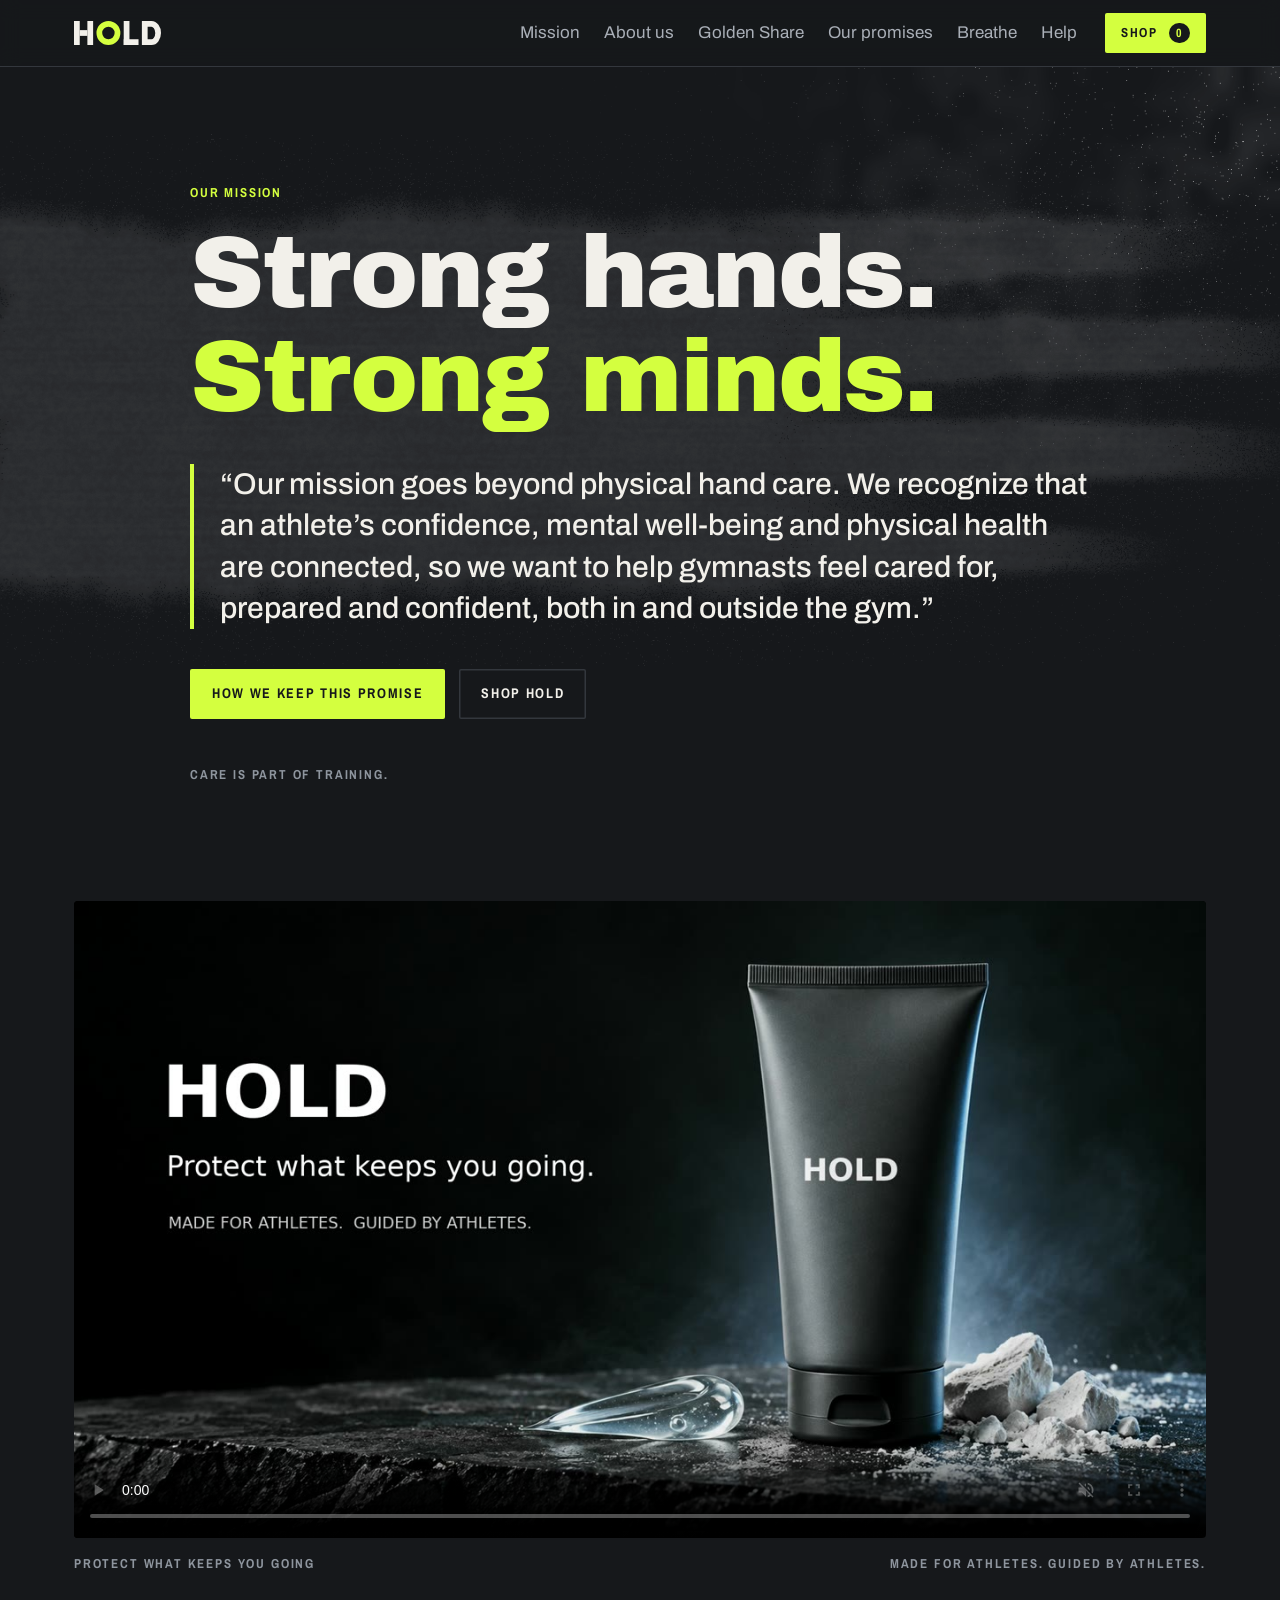
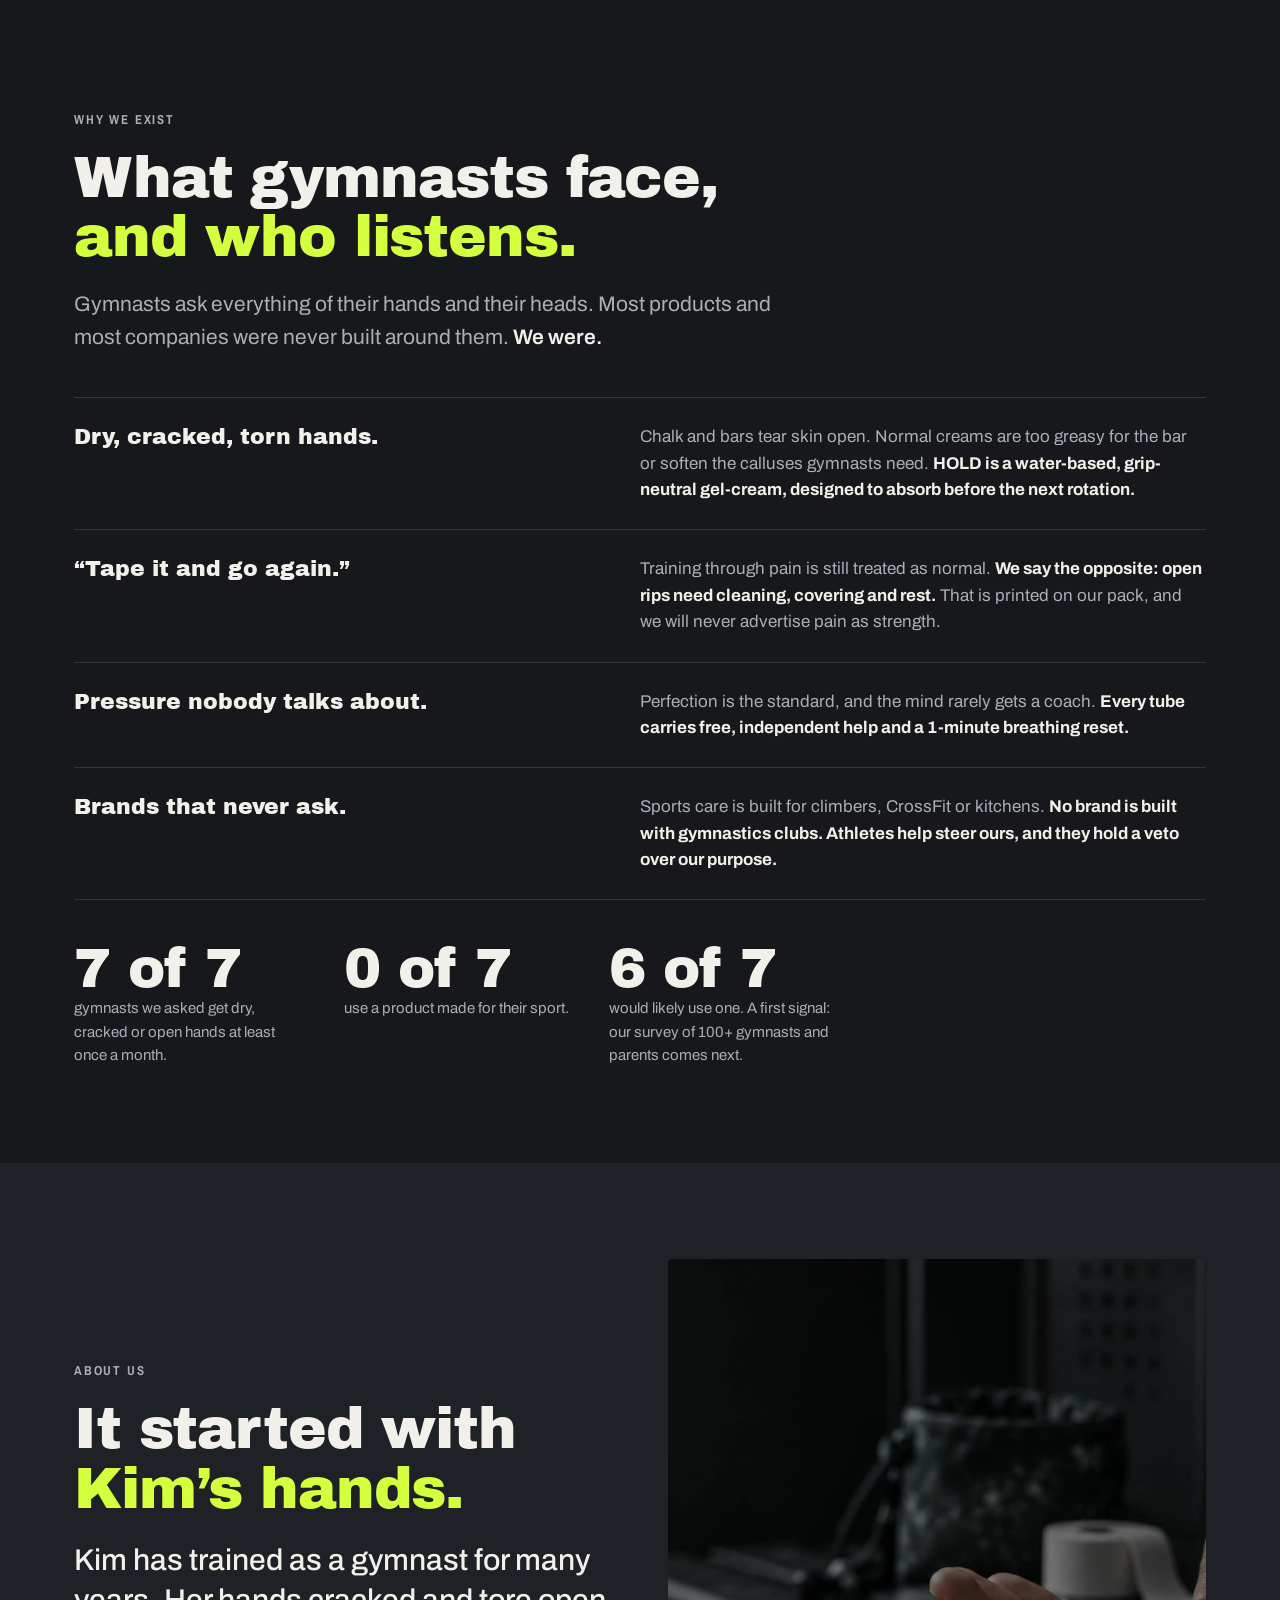
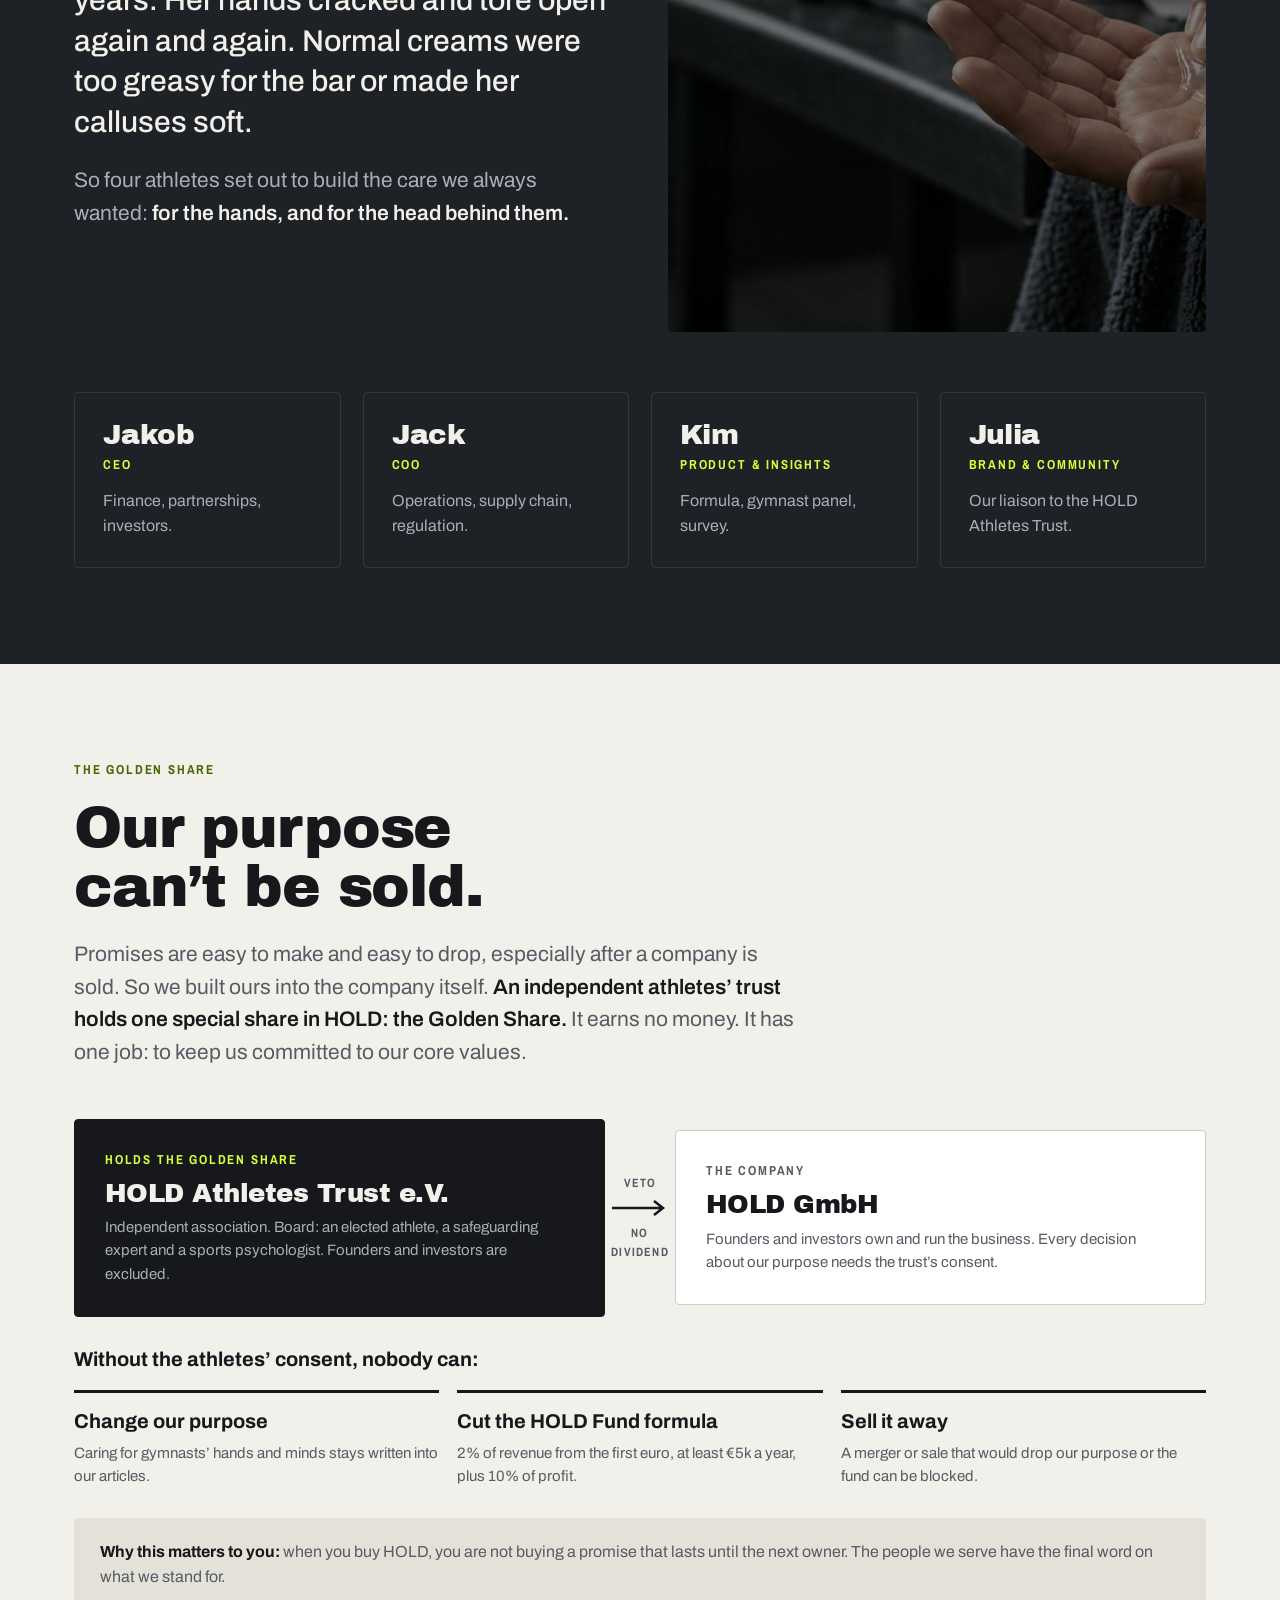
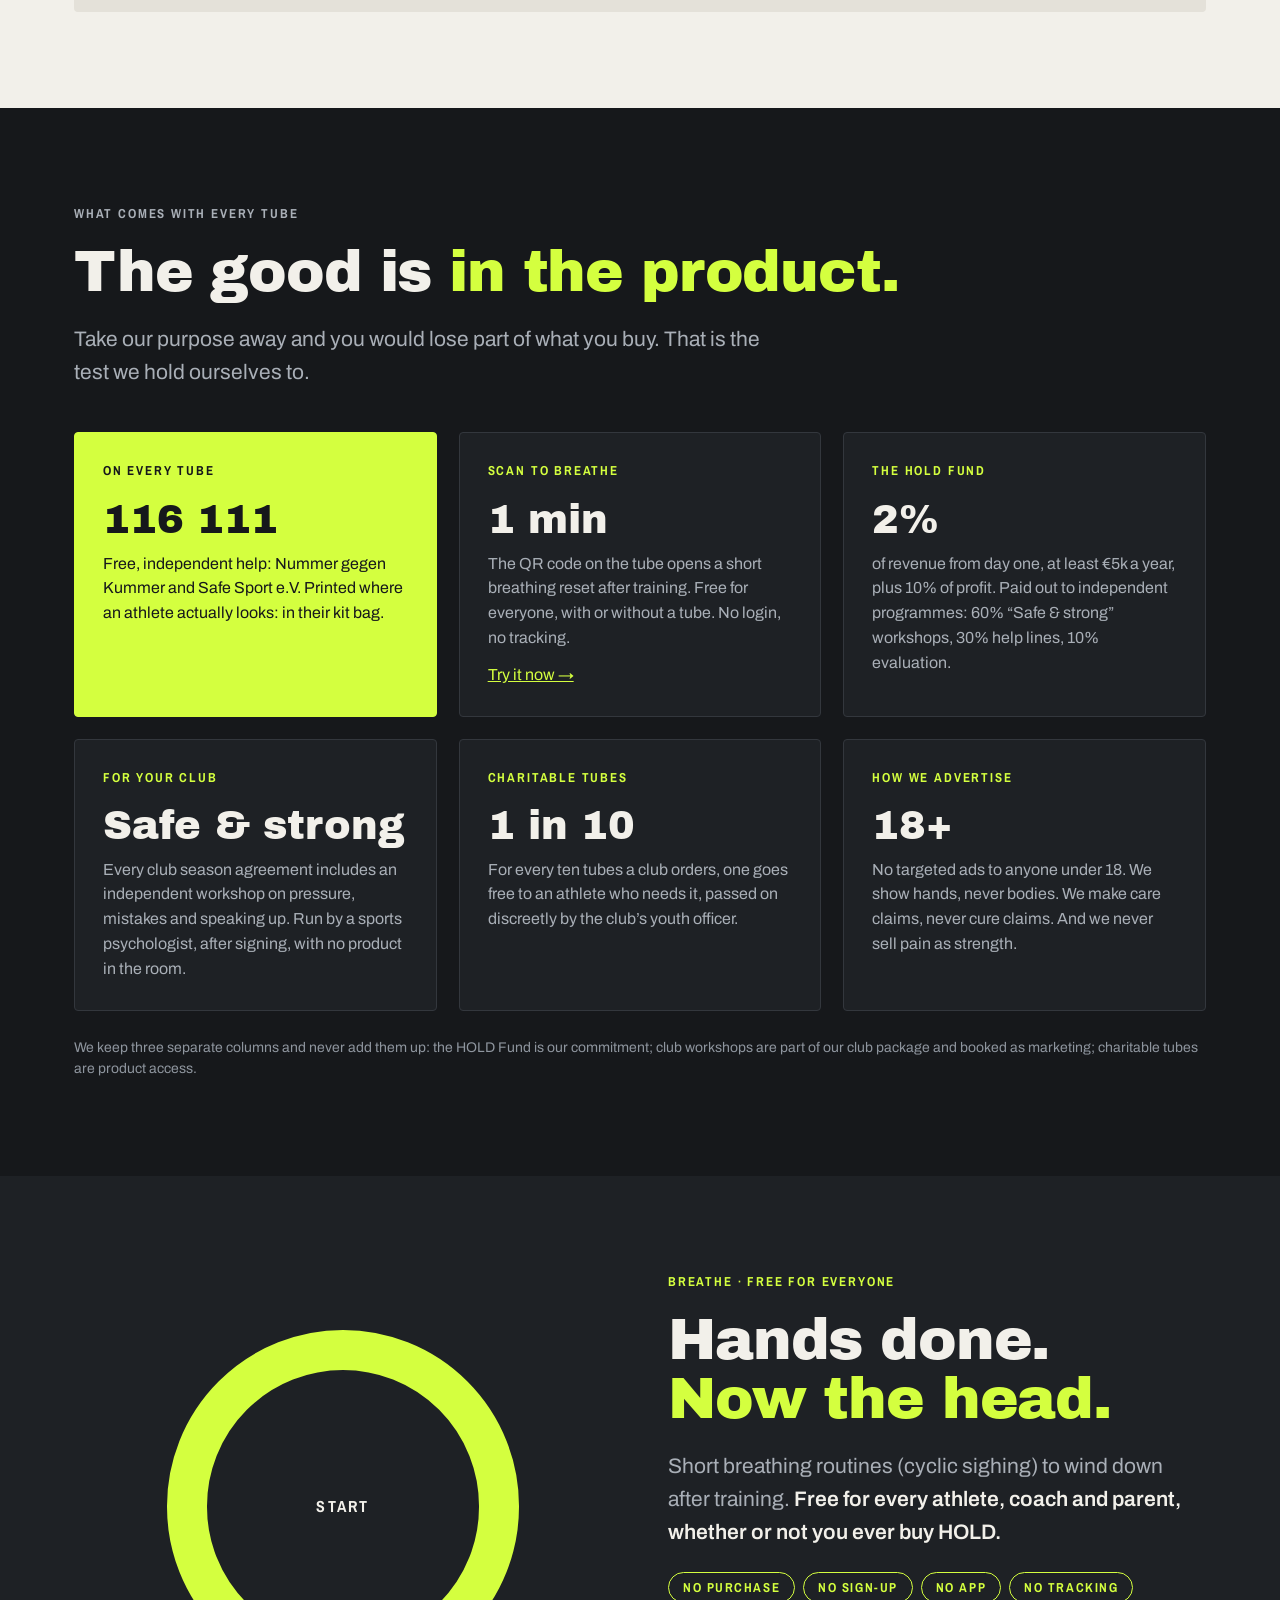
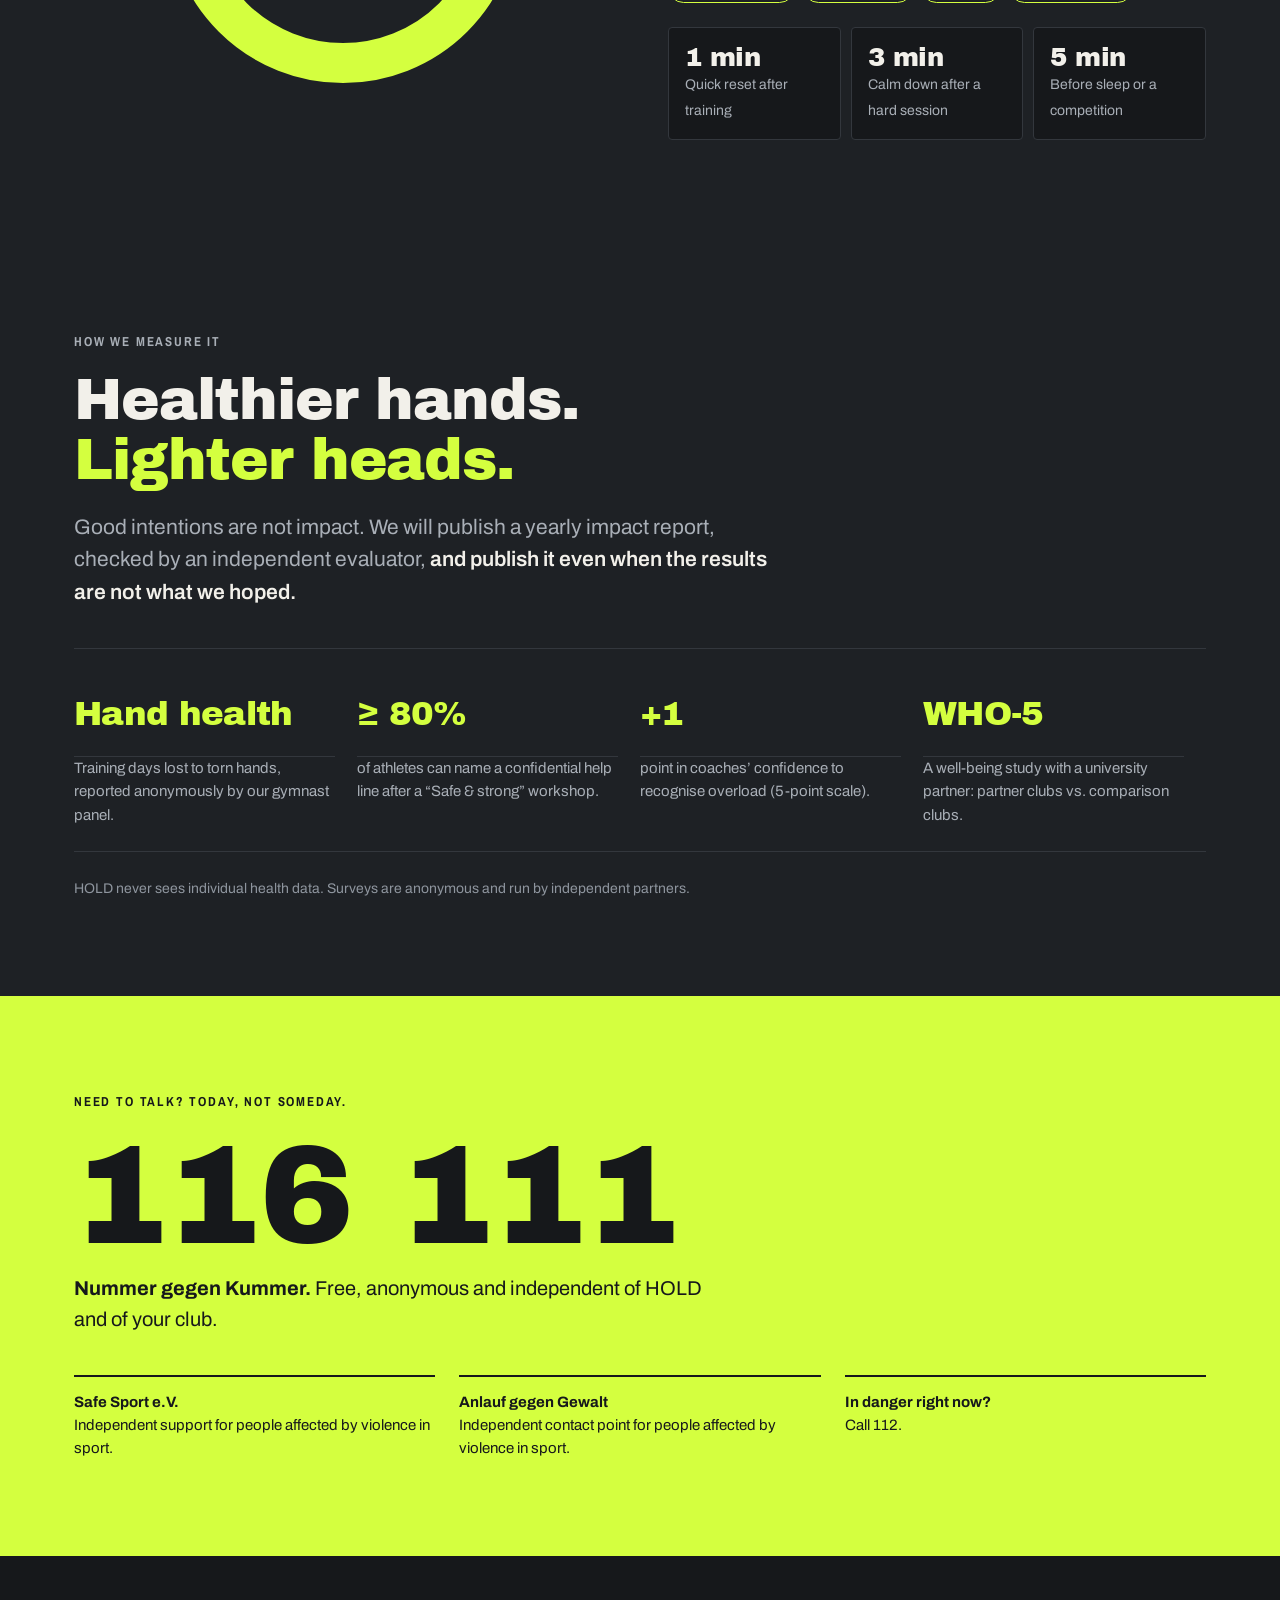
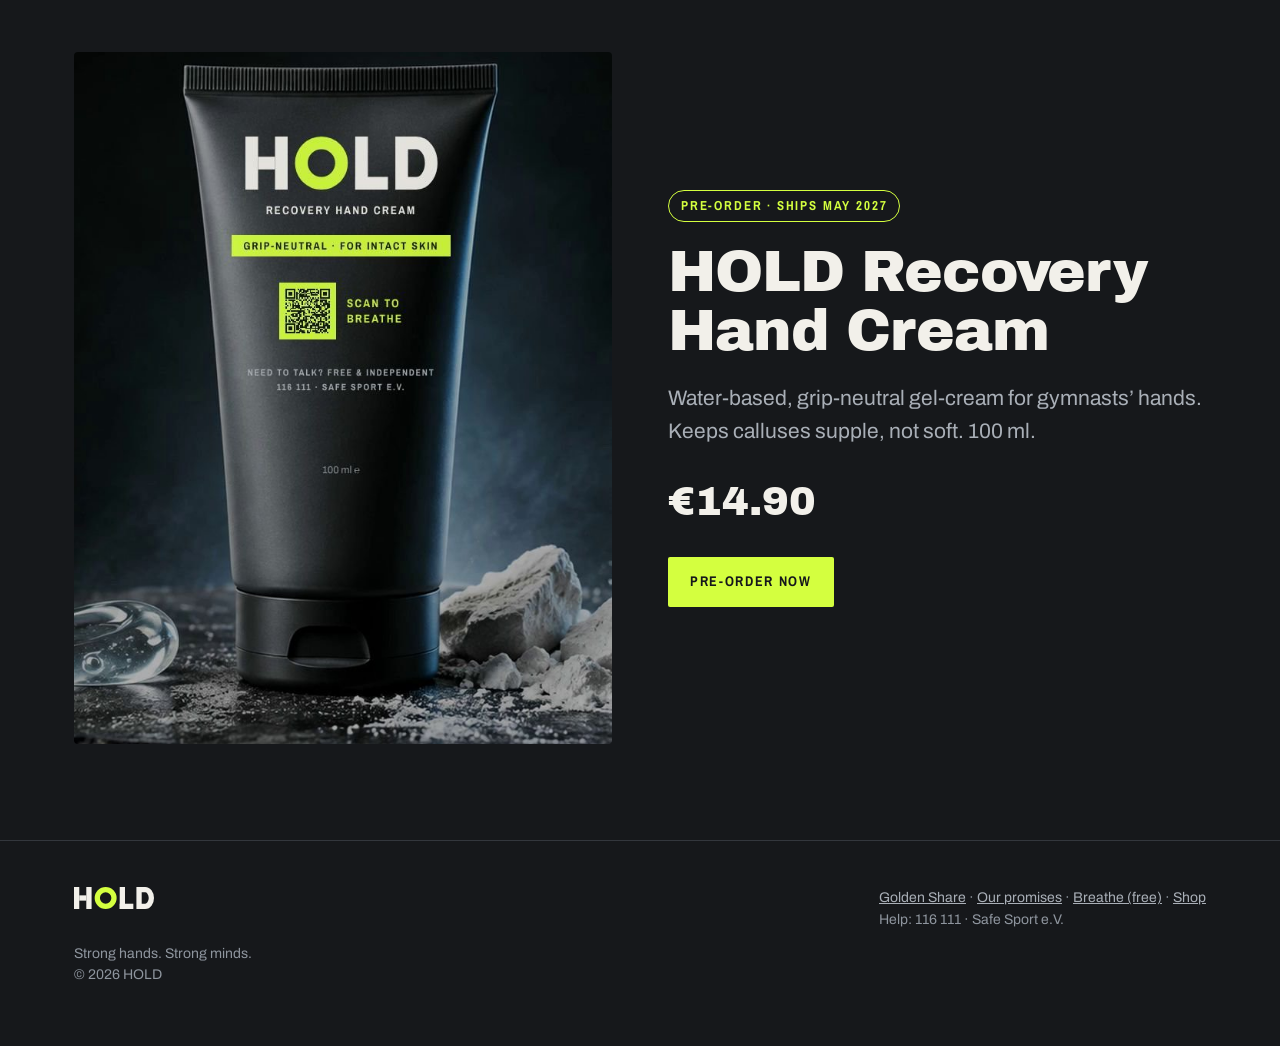
==== index.html @ ca7d0fdc "Add HOLD campaign website Static site for the HOLD ethical advertising campaign: mission and Golden " ====
<!doctype html>
<html lang="en">
<head>
<meta charset="utf-8">
<meta name="viewport" content="width=device-width,initial-scale=1">
<title>HOLD – Strong hands. Strong minds.</title>
<meta name="description" content="Recovery hand care for gymnasts, with free, independent help on every tube. Our purpose is protected by an independent athletes' trust.">
<meta name="theme-color" content="#16181B">
<link rel="icon" href="assets/logo.svg">
<meta property="og:title" content="HOLD – Strong hands. Strong minds.">
<meta property="og:description" content="Care is part of training. Hand care for gymnasts, guided by athletes.">
<meta property="og:image" content="assets/poster.jpg">
<link rel="stylesheet" href="style.css">
</head>
<body>
<header class="nav"><div class="wrap">
  <a class="logo" href="index.html" aria-label="HOLD home"><img src="assets/logo.svg" alt="HOLD"></a>
  <nav><a href="#mission">Mission</a><a href="#story">About us</a><a href="#golden-share">Golden Share</a><a href="#promises">Our promises</a><a href="#breathe">Breathe</a><a href="#help">Help</a></nav>
  <a class="btn sm cartbtn" href="shop.html">Shop <span class="badge" data-count>0</span></a>
</div></header>

<section class="hero" id="mission">
  <img class="grip" src="assets/grip_hero.png" alt="">
  <div class="wrap">
    <span class="n kicker l">Our mission</span>
    <h1 class="h">Strong hands.<br><span class="lime">Strong minds.</span></h1>
    <p class="mission">“Our mission goes beyond physical hand care. We recognize that an athlete’s confidence, mental well-being and physical health are connected, so we want to help gymnasts feel cared for, prepared and confident, both in and outside the gym.”</p>
    <div class="ctas"><a class="btn" href="#golden-share">How we keep this promise</a><a class="btn ghost" href="shop.html">Shop HOLD</a></div>
    <p class="note n">Care is part of training.</p>
  </div>
</section>

<section class="film" aria-label="Film">
  <div class="wrap">
    <video src="assets/hold.mp4" poster="assets/poster.jpg" autoplay muted loop playsinline controls preload="metadata"></video>
    <div class="cap"><span class="n">Protect what keeps you going</span><span class="n">Made for athletes. Guided by athletes.</span></div>
  </div>
</section>

<section id="why" style="padding-top:40px">
  <div class="wrap">
    <span class="n kicker">Why we exist</span>
    <h2 class="h">What gymnasts face,<br><span class="lime">and who listens.</span></h2>
    <p class="lead">Gymnasts ask everything of their hands and their heads. Most products and most companies were never built around them. <b>We were.</b></p>
    <div class="face" style="margin-top:44px">
      <div class="q">Dry, cracked, torn hands.</div><div class="a">Chalk and bars tear skin open. Normal creams are too greasy for the bar or soften the calluses gymnasts need. <b>HOLD is a water-based, grip-neutral gel-cream, designed to absorb before the next rotation.</b></div>
      <div class="q">“Tape it and go again.”</div><div class="a">Training through pain is still treated as normal. <b>We say the opposite: open rips need cleaning, covering and rest.</b> That is printed on our pack, and we will never advertise pain as strength.</div>
      <div class="q">Pressure nobody talks about.</div><div class="a">Perfection is the standard, and the mind rarely gets a coach. <b>Every tube carries free, independent help and a 1-minute breathing reset.</b></div>
      <div class="q">Brands that never ask.</div><div class="a">Sports care is built for climbers, CrossFit or kitchens. <b>No brand is built with gymnastics clubs. Athletes help steer ours, and they hold a veto over our purpose.</b></div>
    </div>
    <div class="stat">
      <div><div class="h">7 of 7</div><p>gymnasts we asked get dry, cracked or open hands at least once a month.</p></div>
      <div><div class="h">0 of 7</div><p>use a product made for their sport.</p></div>
      <div><div class="h">6 of 7</div><p>would likely use one. A first signal: our survey of 100+ gymnasts and parents comes next.</p></div>
    </div>
  </div>
</section>

<section id="story" style="background:var(--raised)">
  <div class="wrap">
    <div class="g2 story">
      <div>
        <span class="n kicker">About us</span>
        <h2 class="h">It started with<br><span class="lime">Kim’s hands.</span></h2>
        <blockquote>Kim has trained as a gymnast for many years. Her hands cracked and tore open again and again. Normal creams were too greasy for the bar or made her calluses soft.</blockquote>
        <p class="lead" style="margin-top:22px">So four athletes set out to build the care we always wanted: <b>for the hands, and for the head behind them.</b></p>
      </div>
      <div class="photo" style="background-image:url(assets/care.jpg)" role="img" aria-label="Hands applying HOLD after training"></div>
    </div>
    <div class="g4 team">
      <div class="card"><div class="h">Jakob</div><span class="n">CEO</span><p>Finance, partnerships, investors.</p></div>
      <div class="card"><div class="h">Jack</div><span class="n">COO</span><p>Operations, supply chain, regulation.</p></div>
      <div class="card"><div class="h">Kim</div><span class="n">Product &amp; insights</span><p>Formula, gymnast panel, survey.</p></div>
      <div class="card"><div class="h">Julia</div><span class="n">Brand &amp; community</span><p>Our liaison to the HOLD Athletes Trust.</p></div>
    </div>
  </div>
</section>

<section id="golden-share" class="paper">
  <div class="wrap">
    <span class="n kicker l">The Golden Share</span>
    <h2 class="h">Our purpose<br>can’t be sold.</h2>
    <p class="lead">Promises are easy to make and easy to drop, especially after a company is sold. So we built ours into the company itself. <b>An independent athletes’ trust holds one special share in HOLD: the Golden Share.</b> It earns no money. It has one job: to keep us committed to our core values.</p>
    <div class="gs">
      <div class="box t"><span class="n">Holds the Golden Share</span><div class="h">HOLD Athletes Trust e.V.</div><p>Independent association. Board: an elected athlete, a safeguarding expert and a sports psychologist. Founders and investors are excluded.</p></div>
      <div class="arrow">VETO<svg viewBox="0 0 56 20"><path d="M0 10H50M42 3l9 7-9 7" fill="none" stroke="#16181B" stroke-width="2.5"/></svg>NO DIVIDEND</div>
      <div class="box"><span class="n">The company</span><div class="h">HOLD GmbH</div><p>Founders and investors own and run the business. Every decision about our purpose needs the trust’s consent.</p></div>
    </div>
    <h3 style="margin:10px 0 18px">Without the athletes’ consent, nobody can:</h3>
    <div class="veto">
      <div><h3>Change our purpose</h3><p>Caring for gymnasts’ hands and minds stays written into our articles.</p></div>
      <div><h3>Cut the HOLD Fund formula</h3><p>2% of revenue from the first euro, at least €5k a year, plus 10% of profit.</p></div>
      <div><h3>Sell it away</h3><p>A merger or sale that would drop our purpose or the fund can be blocked.</p></div>
    </div>
    <p class="cant"><b>Why this matters to you:</b> when you buy HOLD, you are not buying a promise that lasts until the next owner. The people we serve have the final word on what we stand for.</p>
  </div>
</section>

<section id="promises" class="prom">
  <div class="wrap">
    <span class="n kicker">What comes with every tube</span>
    <h2 class="h">The good is <span class="lime">in the product.</span></h2>
    <p class="lead">Take our purpose away and you would lose part of what you buy. That is the test we hold ourselves to.</p>
    <div class="g3" style="margin-top:44px">
      <div class="card hl"><span class="n">On every tube</span><div class="big">116 111</div><p>Free, independent help: Nummer gegen Kummer and Safe Sport e.V. Printed where an athlete actually looks: in their kit bag.</p></div>
      <div class="card"><span class="n">Scan to breathe</span><div class="big">1 min</div><p>The QR code on the tube opens a short breathing reset after training. Free for everyone, with or without a tube. No login, no tracking.</p><p style="margin-top:12px"><a href="#breathe" style="color:var(--lime)">Try it now →</a></p></div>
      <div class="card"><span class="n">The HOLD Fund</span><div class="big">2%</div><p>of revenue from day one, at least €5k a year, plus 10% of profit. Paid out to independent programmes: 60% “Safe &amp; strong” workshops, 30% help lines, 10% evaluation.</p></div>
      <div class="card"><span class="n">For your club</span><div class="big">Safe &amp; strong</div><p>Every club season agreement includes an independent workshop on pressure, mistakes and speaking up. Run by a sports psychologist, after signing, with no product in the room.</p></div>
      <div class="card"><span class="n">Charitable tubes</span><div class="big">1 in 10</div><p>For every ten tubes a club orders, one goes free to an athlete who needs it, passed on discreetly by the club’s youth officer.</p></div>
      <div class="card"><span class="n">How we advertise</span><div class="big">18+</div><p>No targeted ads to anyone under 18. We show hands, never bodies. We make care claims, never cure claims. And we never sell pain as strength.</p></div>
    </div>
    <p class="ledger">We keep three separate columns and never add them up: the HOLD Fund is our commitment; club workshops are part of our club package and booked as marketing; charitable tubes are product access.</p>
  </div>
</section>

<section id="breathe" class="breathe">
  <div class="wrap g2">
    <a class="orbwrap" href="breathe.html?m=1" aria-label="Start the 1-minute breathing reset"><span class="orb"></span><span class="n">Start</span></a>
    <div>
      <span class="n kicker l">Breathe · free for everyone</span>
      <h2 class="h">Hands done.<br><span class="lime">Now the head.</span></h2>
      <p class="lead">Short breathing routines (cyclic sighing) to wind down after training. <b>Free for every athlete, coach and parent, whether or not you ever buy HOLD.</b></p>
      <ul class="free"><li>No purchase</li><li>No sign-up</li><li>No app</li><li>No tracking</li></ul>
      <div class="dur">
        <a href="breathe.html?m=1"><b class="h">1 min</b><span>Quick reset after training</span></a>
        <a href="breathe.html?m=3"><b class="h">3 min</b><span>Calm down after a hard session</span></a>
        <a href="breathe.html?m=5"><b class="h">5 min</b><span>Before sleep or a competition</span></a>
      </div>
    </div>
  </div>
</section>

<section id="impact" style="background:var(--raised)">
  <div class="wrap">
    <span class="n kicker">How we measure it</span>
    <h2 class="h">Healthier hands.<br><span class="lime">Lighter heads.</span></h2>
    <p class="lead">Good intentions are not impact. We will publish a yearly impact report, checked by an independent evaluator, <b>and publish it even when the results are not what we hoped.</b></p>
    <div class="kpis">
      <div><div class="h">Hand health</div><p>Training days lost to torn hands, reported anonymously by our gymnast panel.</p></div>
      <div><div class="h">≥ 80%</div><p>of athletes can name a confidential help line after a “Safe &amp; strong” workshop.</p></div>
      <div><div class="h">+1</div><p>point in coaches’ confidence to recognise overload (5-point scale).</p></div>
      <div><div class="h">WHO-5</div><p>A well-being study with a university partner: partner clubs vs. comparison clubs.</p></div>
    </div>
    <p class="ledger">HOLD never sees individual health data. Surveys are anonymous and run by independent partners.</p>
  </div>
</section>

<section id="help" class="help">
  <div class="wrap">
    <span class="n kicker">Need to talk? Today, not someday.</span>
    <a class="num" href="tel:116111">116 111</a>
    <p style="font-size:20px;margin-top:10px;max-width:640px"><b>Nummer gegen Kummer.</b> Free, anonymous and independent of HOLD and of your club.</p>
    <div class="more">
      <div><b>Safe Sport e.V.</b><br>Independent support for people affected by violence in sport.</div>
      <div><b>Anlauf gegen Gewalt</b><br>Independent contact point for people affected by violence in sport.</div>
      <div><b>In danger right now?</b><br>Call 112.</div>
    </div>
  </div>
</section>

<section class="teaser">
  <div class="wrap g2">
    <div class="photo" role="img" aria-label="HOLD recovery hand cream, 100 ml tube"></div>
    <div>
      <span class="pill n">Pre-order · ships May 2027</span>
      <h2 class="h" style="margin-top:20px">HOLD Recovery<br>Hand Cream</h2>
      <p class="lead">Water-based, grip-neutral gel-cream for gymnasts’ hands. Keeps calluses supple, not soft. 100 ml.</p>
      <p class="price" style="margin:24px 0">€14.90</p>
      <a class="btn" href="shop.html">Pre-order now</a>
    </div>
  </div>
</section>

<footer><div class="wrap">
  <div><img src="assets/logo.svg" alt="HOLD"><br>Strong hands. Strong minds.<br>© 2026 HOLD</div>
  <div><a href="#golden-share">Golden Share</a> · <a href="#promises">Our promises</a> · <a href="#breathe">Breathe (free)</a> · <a href="shop.html">Shop</a><br>Help: 116 111 · Safe Sport e.V.</div>
</div></footer>
<script src="app.js"></script>
</body>
</html>
---- style.css ----
@import url('https://fonts.googleapis.com/css2?family=Archivo+Black&family=Archivo+Narrow:wght@600;700&family=Archivo:wght@400;500;600;700&display=swap');
:root{--ink:#16181B;--raised:#1E2125;--raised2:#262A2F;--rule:#33373D;--chalk:#F2F0EA;--dust:#A9AFB7;--dim:#8E959E;--steel:#6E757E;--lime:#D4FF3F;--limeink:#4A6600;--paper:#F2F0EA;--praised:#E4E1D9;--slate:#565C64;--max:1180px}
*{box-sizing:border-box;margin:0;padding:0}
html{scroll-behavior:smooth;-webkit-text-size-adjust:100%}
body{background:var(--ink);color:var(--chalk);font:400 17px/1.55 'Archivo',system-ui,sans-serif;overflow-x:hidden}
img,video{max-width:100%;display:block}
a{color:inherit}
.h{font-family:'Archivo Black',sans-serif;font-weight:400;letter-spacing:-.02em;line-height:1.02}
.n{font-family:'Archivo Narrow',sans-serif;font-weight:700;text-transform:uppercase;letter-spacing:.14em;font-size:13px}
.lime{color:var(--lime)}
.wrap{max-width:var(--max);margin:0 auto;padding:0 24px}
section{padding:96px 0;position:relative}
.kicker{color:var(--dust);margin-bottom:18px;display:block}
.kicker.l{color:var(--lime)}
h2.h{font-size:clamp(34px,5vw,58px);margin-bottom:22px}
h3{font-size:20px;font-weight:700;line-height:1.25;margin-bottom:8px}
p.lead{font-size:clamp(18px,2vw,21px);color:var(--dust);max-width:720px}
p.lead b{color:var(--chalk);font-weight:600}
.muted{color:var(--dust)}
/* nav */
.nav{position:sticky;top:0;z-index:50;background:rgba(22,24,27,.88);backdrop-filter:blur(10px);-webkit-backdrop-filter:blur(10px);border-bottom:1px solid var(--rule)}
.nav .wrap{display:flex;align-items:center;gap:28px;height:66px}
.nav .logo img{height:24px}
.nav nav{display:flex;gap:24px;margin-left:auto}
.nav nav a{text-decoration:none;color:var(--dust)}
.nav nav a:hover{color:var(--chalk)}
.btn{display:inline-flex;align-items:center;gap:10px;background:var(--lime);color:var(--ink);text-decoration:none;font-family:'Archivo Narrow';font-weight:700;letter-spacing:.12em;text-transform:uppercase;font-size:14px;padding:14px 22px;border:0;cursor:pointer;border-radius:2px}
.btn.ghost{background:transparent;color:var(--chalk);box-shadow:inset 0 0 0 1.5px var(--rule)}
.btn.ghost:hover{box-shadow:inset 0 0 0 1.5px var(--chalk)}
.btn.sm{padding:10px 16px;font-size:13px}
.cartbtn{position:relative}
.cartbtn .badge{background:var(--ink);color:var(--lime);border-radius:20px;padding:1px 7px;font-size:12px;margin-left:2px}
@media(max-width:860px){.nav nav{display:none}.nav .cartbtn{margin-left:auto}}
/* hero */
.hero{min-height:calc(100vh - 66px);display:flex;align-items:center;overflow:hidden;padding:80px 0}
.hero::before{content:'';position:absolute;inset:0;background:url(assets/bg_dust.png) right top/cover;opacity:.9}
.hero .grip{position:absolute;left:-8%;top:8%;width:120%;max-width:none;opacity:.13;pointer-events:none}
.hero .wrap{position:relative}
.hero h1{font-size:clamp(46px,8vw,104px);margin:6px 0 34px}
.mission{font-size:clamp(20px,2.6vw,30px);line-height:1.38;max-width:900px;font-weight:500;border-left:4px solid var(--lime);padding-left:26px}
.hero .ctas{display:flex;gap:14px;flex-wrap:wrap;margin-top:40px}
.hero .note{margin-top:46px;color:var(--dim)}
/* film */
.film{padding:0 0 96px}
.film video{width:100%;aspect-ratio:16/9;background:#000;border-radius:4px}
.film .cap{display:flex;justify-content:space-between;gap:16px;flex-wrap:wrap;margin-top:16px;color:var(--dim)}
/* grids */
.g2{display:grid;grid-template-columns:1fr 1fr;gap:56px;align-items:center}
.g3{display:grid;grid-template-columns:repeat(3,1fr);gap:22px}
.g4{display:grid;grid-template-columns:repeat(4,1fr);gap:22px}
@media(max-width:900px){.g2,.g3,.g4{grid-template-columns:1fr;gap:28px}}
.card{background:var(--raised);padding:28px;border-radius:4px;border:1px solid var(--rule)}
.card .n{color:var(--lime);margin-bottom:14px;display:block}
.card p{color:var(--dust);font-size:16px}
/* problem */
.face{display:grid;grid-template-columns:1fr 1fr;gap:0;border-top:1px solid var(--rule)}
.face>div{padding:26px 0;border-bottom:1px solid var(--rule)}
.face .q{font-family:'Archivo Black';font-size:22px;line-height:1.2;padding-right:30px}
.face .a{color:var(--dust)}
.face .a b{color:var(--chalk)}
@media(max-width:700px){.face{grid-template-columns:1fr}.face .q{border-bottom:0!important;padding-bottom:6px}}
.stat{display:flex;gap:40px;flex-wrap:wrap;margin-top:40px}
.stat div .h{font-size:56px;color:var(--chalk)}
.stat div p{color:var(--dust);max-width:230px;font-size:15px}
.photo{border-radius:4px;overflow:hidden;aspect-ratio:4/5;background:center/cover}
/* story */
.story blockquote{font-size:clamp(22px,2.6vw,30px);line-height:1.35;font-weight:500}
.team{margin-top:60px}
.team .card .h{font-size:28px;color:var(--chalk);margin-bottom:6px}
/* golden share — paper surface */
.paper{background:var(--paper);color:var(--ink)}
.paper .kicker{color:var(--slate)}
.paper .kicker.l{color:var(--limeink)}
.paper p.lead{color:var(--slate)}
.paper p.lead b{color:var(--ink)}
.paper .lime{color:var(--limeink)}
.gs{display:grid;grid-template-columns:1fr 70px 1fr;align-items:center;gap:0;margin:50px 0 30px}
.gs .box{background:#fff;border:1.5px solid #CFCBC2;padding:30px;border-radius:4px}
.gs .box.t{background:var(--ink);color:var(--chalk);border-color:var(--ink)}
.gs .box .n{display:block;margin-bottom:10px;color:var(--slate)}
.gs .box.t .n{color:var(--lime)}
.gs .box .h{font-size:26px;margin-bottom:10px}
.gs .box p{font-size:15px;color:var(--slate)}
.gs .box.t p{color:var(--dust)}
.gs .arrow{text-align:center;font-family:'Archivo Narrow';font-weight:700;font-size:12px;letter-spacing:.1em;color:var(--slate)}
.gs .arrow svg{width:56px;height:20px;display:block;margin:6px auto}
@media(max-width:860px){.gs{grid-template-columns:1fr}.gs .arrow svg{transform:rotate(90deg);margin:14px auto}}
.veto{display:grid;grid-template-columns:repeat(3,1fr);gap:18px}
.veto div{border-top:3px solid var(--ink);padding-top:16px}
.veto div p{color:var(--slate);font-size:15px}
.cant{margin-top:30px;background:var(--praised);padding:22px 26px;border-radius:4px;font-size:16px;color:var(--slate)}
.cant b{color:var(--ink)}
@media(max-width:860px){.veto{grid-template-columns:1fr}}
/* promises */
.prom .card{display:flex;flex-direction:column}
.prom .card .big{font-family:'Archivo Black';font-size:40px;color:var(--chalk);line-height:1;margin:4px 0 12px}
.prom .card.hl{background:var(--lime);color:var(--ink);border-color:var(--lime)}
.prom .card.hl .n,.prom .card.hl p,.prom .card.hl .big{color:var(--ink)}
.ledger{margin-top:26px;color:var(--dim);font-size:14px}
/* measure */
.kpis{display:grid;grid-template-columns:repeat(4,1fr);gap:0;border-top:1px solid var(--rule);margin-top:40px}
.kpis div{padding:24px 22px 24px 0;border-bottom:1px solid var(--rule)}
.kpis .h{font-size:34px;color:var(--lime)}
.kpis p{color:var(--dust);font-size:15px}
@media(max-width:860px){.kpis{grid-template-columns:1fr 1fr}}
/* help */
.help{background:var(--lime);color:var(--ink)}
.help .kicker{color:var(--ink)}
.help .num{font-family:'Archivo Black';font-size:clamp(64px,11vw,140px);line-height:.95;text-decoration:none;display:inline-block}
.help .more{display:grid;grid-template-columns:repeat(3,1fr);gap:24px;margin-top:40px}
.help .more div{border-top:2px solid var(--ink);padding-top:14px;font-size:15px}
@media(max-width:860px){.help .more{grid-template-columns:1fr}}
/* shop teaser */
.teaser .photo{aspect-ratio:7/9;background-image:url(assets/tube-photo.jpg)}
.price{font-family:'Archivo Black';font-size:40px}
.pill{display:inline-block;border:1.5px solid var(--lime);color:var(--lime);padding:5px 12px;border-radius:30px}
footer{border-top:1px solid var(--rule);padding:46px 0 60px;color:var(--dim);font-size:14px}
footer .wrap{display:flex;justify-content:space-between;gap:30px;flex-wrap:wrap}
footer img{height:22px;margin-bottom:12px}
footer a{color:var(--dust)}
/* shop page */
.pdp{display:grid;grid-template-columns:1.05fr 1fr;gap:60px;padding:56px 0 80px}
@media(max-width:900px){.pdp{grid-template-columns:1fr;gap:30px;padding-top:24px}}
.gal .main{aspect-ratio:7/9;border-radius:4px;background:#0c0d0f center/cover;overflow:hidden}
.gal .main img{width:100%;height:100%;object-fit:cover}
.gal .thumbs{display:flex;gap:10px;margin-top:10px}
.gal .thumbs button{width:84px;height:84px;border:1.5px solid var(--rule);background:#0c0d0f center/cover;border-radius:3px;cursor:pointer;padding:0;overflow:hidden}
.gal .thumbs button img{width:100%;height:100%;object-fit:cover}
.gal .thumbs button.on{border-color:var(--lime)}
.pdp h1{font-size:clamp(36px,4.6vw,54px);margin:10px 0 10px}
.opts{display:grid;grid-template-columns:repeat(3,1fr);gap:10px;margin:24px 0}
.opt{background:var(--raised);border:1.5px solid var(--rule);border-radius:4px;padding:14px;cursor:pointer;color:var(--chalk);text-align:left;font:inherit}
.opt.on{border-color:var(--lime);box-shadow:inset 0 0 0 1px var(--lime)}
.opt .n{color:var(--dust);font-size:12px}
.opt b{display:block;font-size:20px;margin-top:4px}
.opt small{color:var(--dim)}
.buy{display:flex;gap:12px;align-items:stretch}
.qty{display:flex;align-items:center;border:1.5px solid var(--rule);border-radius:2px}
.qty button{background:none;border:0;color:var(--chalk);width:42px;height:100%;font-size:20px;cursor:pointer}
.qty span{min-width:26px;text-align:center}
.ticks{list-style:none;margin:26px 0;display:grid;gap:10px}
.ticks li{padding-left:28px;position:relative;color:var(--dust)}
.ticks li::before{content:'';position:absolute;left:0;top:7px;width:14px;height:14px;border-radius:50%;background:var(--lime)}
.ticks li b{color:var(--chalk)}
.acc{border-top:1px solid var(--rule);margin-top:20px}
.acc details{border-bottom:1px solid var(--rule);padding:18px 0}
.acc summary{cursor:pointer;font-weight:600;list-style:none;display:flex;justify-content:space-between}
.acc summary::after{content:'+';color:var(--lime);font-size:22px;line-height:1}
.acc details[open] summary::after{content:'–'}
.acc p{color:var(--dust);margin-top:10px;font-size:16px}
.club{background:var(--raised);border-top:1px solid var(--rule);border-bottom:1px solid var(--rule)}
/* drawer & modal */
.drawer{position:fixed;top:0;right:0;height:100%;width:min(420px,100%);background:var(--raised);z-index:100;transform:translateX(100%);transition:transform .3s;display:flex;flex-direction:column;border-left:1px solid var(--rule)}
.drawer.open{transform:none}
.drawer header{display:flex;justify-content:space-between;align-items:center;padding:22px 24px;border-bottom:1px solid var(--rule)}
.drawer .items{flex:1;overflow:auto;padding:10px 24px}
.drawer .it{display:grid;grid-template-columns:64px 1fr auto;gap:14px;padding:14px 0;border-bottom:1px solid var(--rule);align-items:center}
.drawer .it img{width:64px;height:80px;object-fit:cover;border-radius:3px}
.drawer .it small{color:var(--dim);display:block}
.drawer .it button{background:none;border:0;color:var(--dim);cursor:pointer;font-size:13px;text-decoration:underline}
.drawer footer{border-top:1px solid var(--rule);padding:22px 24px;color:var(--chalk);display:block}
.drawer .row{display:flex;justify-content:space-between;margin-bottom:6px;font-size:15px;color:var(--dust)}
.drawer .row.t{color:var(--chalk);font-weight:700;font-size:18px;margin:12px 0 16px}
.x{background:none;border:0;color:var(--chalk);font-size:26px;cursor:pointer;line-height:1}
.scrim{position:fixed;inset:0;background:rgba(0,0,0,.6);z-index:90;opacity:0;pointer-events:none;transition:opacity .3s}
.scrim.on{opacity:1;pointer-events:auto}
.modal{position:fixed;left:50%;top:50%;transform:translate(-50%,-50%) scale(.98);width:min(560px,calc(100% - 28px));max-height:calc(100% - 40px);overflow:auto;background:var(--raised);z-index:110;border-radius:6px;border:1px solid var(--rule);padding:30px;opacity:0;pointer-events:none;transition:.25s}
.modal.on{opacity:1;pointer-events:auto;transform:translate(-50%,-50%)}
.modal h3.h{font-size:28px;margin-bottom:6px}
.field{display:block;margin-top:14px}
.field span{display:block;font-size:13px;color:var(--dust);margin-bottom:6px}
.field input,.field select{width:100%;background:var(--ink);border:1.5px solid var(--rule);color:var(--chalk);padding:12px 14px;border-radius:3px;font:inherit;font-size:16px}
.field input:focus{outline:none;border-color:var(--lime)}
.f2{display:grid;grid-template-columns:1fr 1fr;gap:12px}
.pay{display:grid;grid-template-columns:repeat(3,1fr);gap:8px;margin-top:8px}
.pay button{background:var(--ink);border:1.5px solid var(--rule);color:var(--chalk);padding:12px 6px;border-radius:3px;cursor:pointer;font:600 14px 'Archivo'}
.pay button.on{border-color:var(--lime)}
.ok{text-align:center;padding:10px 0}
.ok .ring{width:74px;height:74px;border-radius:50%;border:10px solid var(--lime);margin:4px auto 20px}
.toast{pointer-events:none;position:fixed;left:50%;bottom:24px;transform:translate(-50%,40px);background:var(--chalk);color:var(--ink);padding:12px 18px;border-radius:3px;z-index:120;opacity:0;transition:.3s;font-weight:600;font-size:15px}
.toast.on{opacity:1;transform:translate(-50%,0)}
.pdp>*{min-width:0}
@media(max-width:480px){.opts{gap:6px}.opt{padding:10px}.opt b{font-size:17px}.buy .btn{padding:14px 12px}}
/* breathe section */
.breathe{background:var(--raised);overflow:hidden}
.orbwrap{position:relative;display:flex;align-items:center;justify-content:center;aspect-ratio:1;max-width:420px;width:100%;margin:0 auto;text-decoration:none}
.orbwrap .orb{position:absolute;inset:8%;border-radius:50%;border:clamp(22px,4vw,40px) solid var(--lime);animation:breathe 9s ease-in-out infinite}
.orbwrap .n{color:var(--chalk);font-size:16px}
@keyframes breathe{0%{transform:scale(.62)}22%{transform:scale(.9)}33%{transform:scale(1)}100%{transform:scale(.62)}}
@media(prefers-reduced-motion:reduce){.orbwrap .orb{animation:none;transform:scale(.85)}}
.free{list-style:none;display:flex;flex-wrap:wrap;gap:8px;margin:24px 0}
.free li{border:1.5px solid var(--lime);color:var(--lime);border-radius:30px;padding:6px 14px;font:700 13px 'Archivo Narrow';letter-spacing:.12em;text-transform:uppercase}
.dur{display:grid;grid-template-columns:repeat(3,1fr);gap:10px;margin-top:8px}
.dur a{background:var(--ink);border:1.5px solid var(--rule);border-radius:4px;padding:16px;text-decoration:none;display:block}
.dur a:hover{border-color:var(--lime)}
.dur b{display:block;font-size:26px;color:var(--chalk)}
.dur span{color:var(--dust);font-size:14px}
@media(max-width:600px){.dur{grid-template-columns:1fr}}
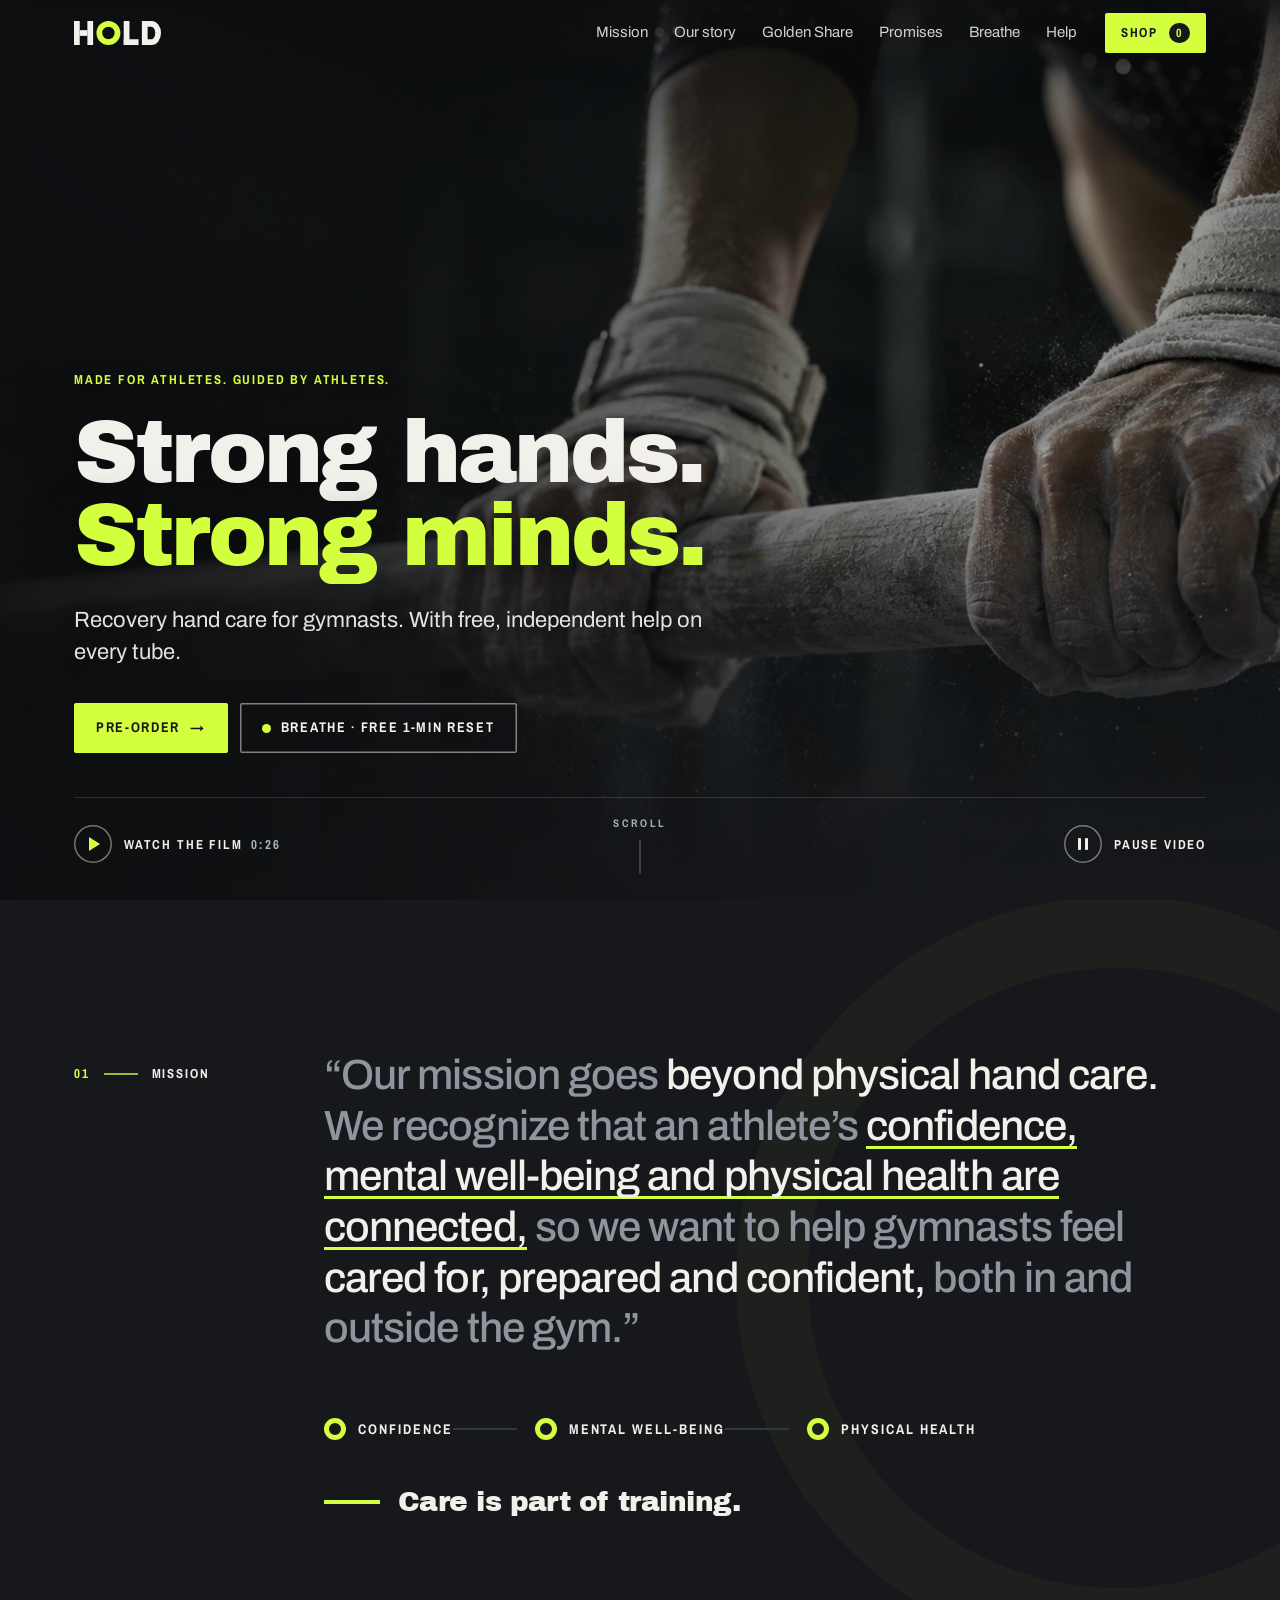
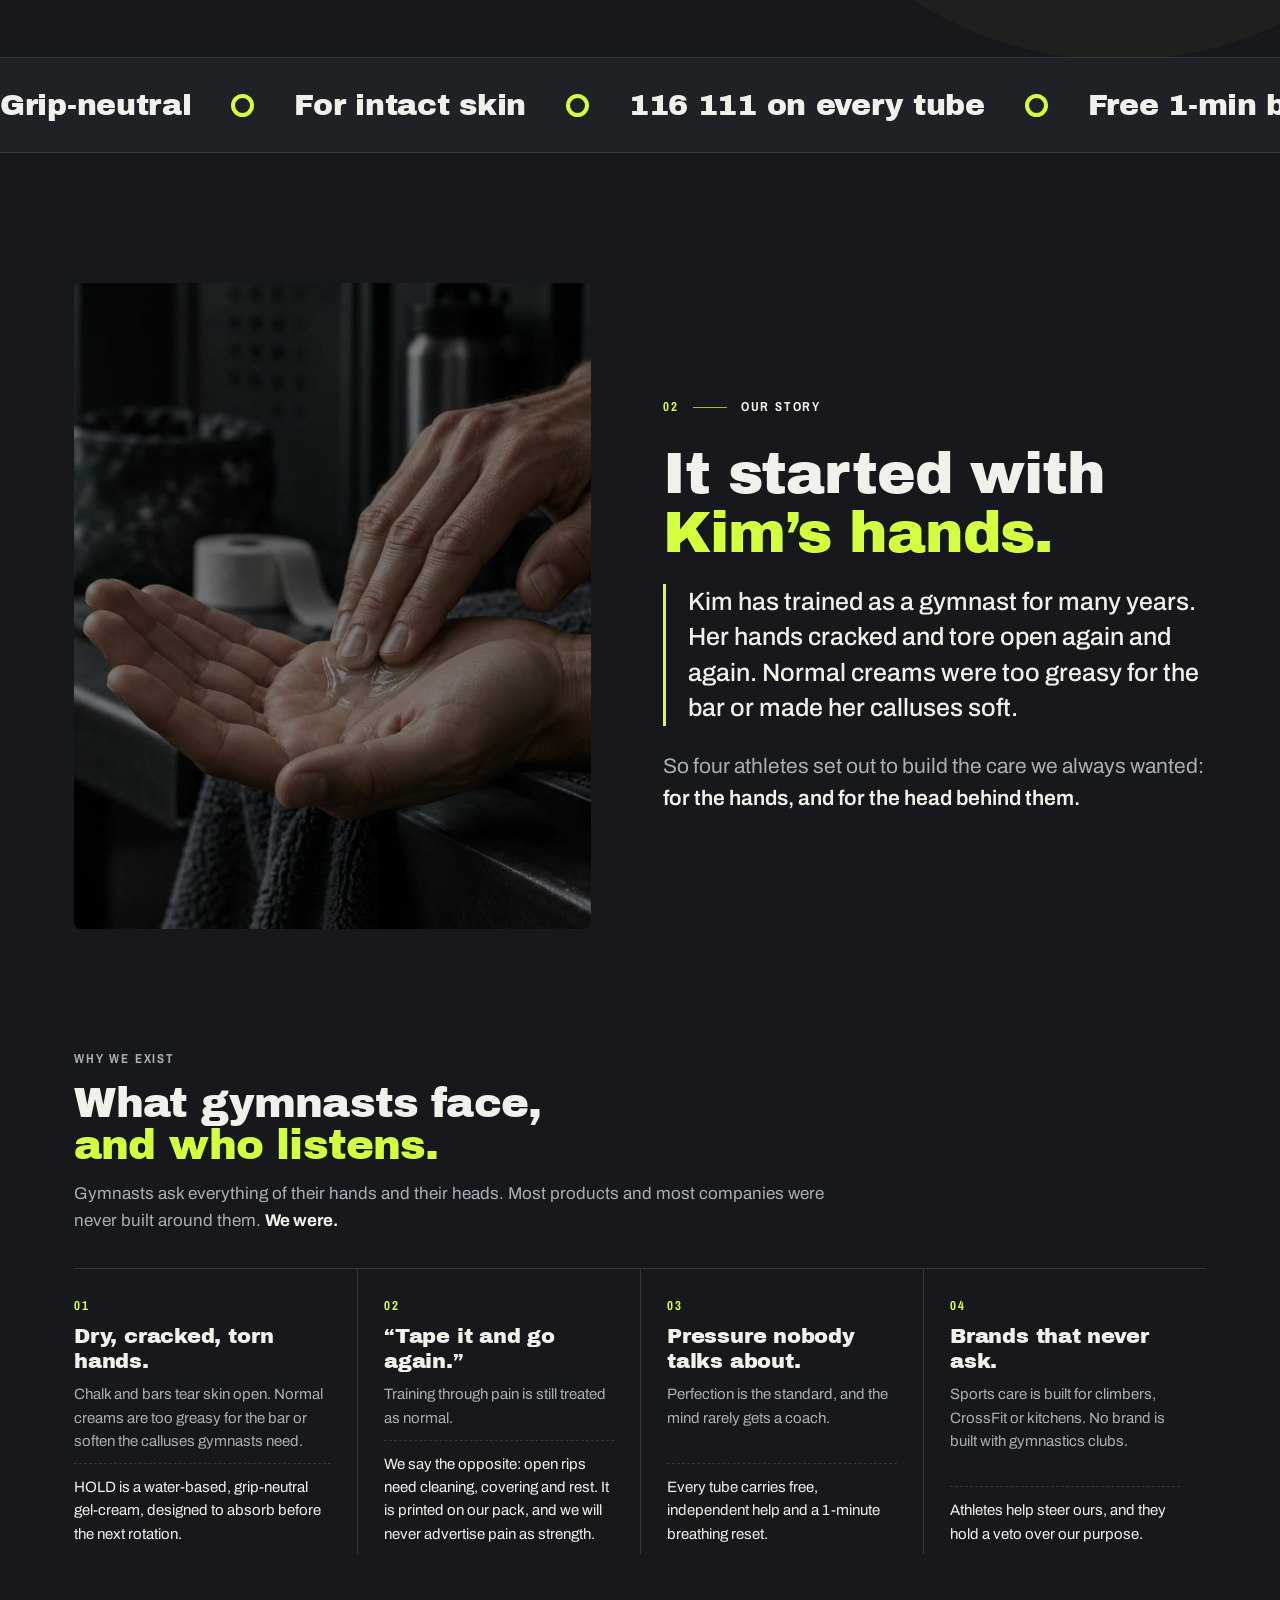
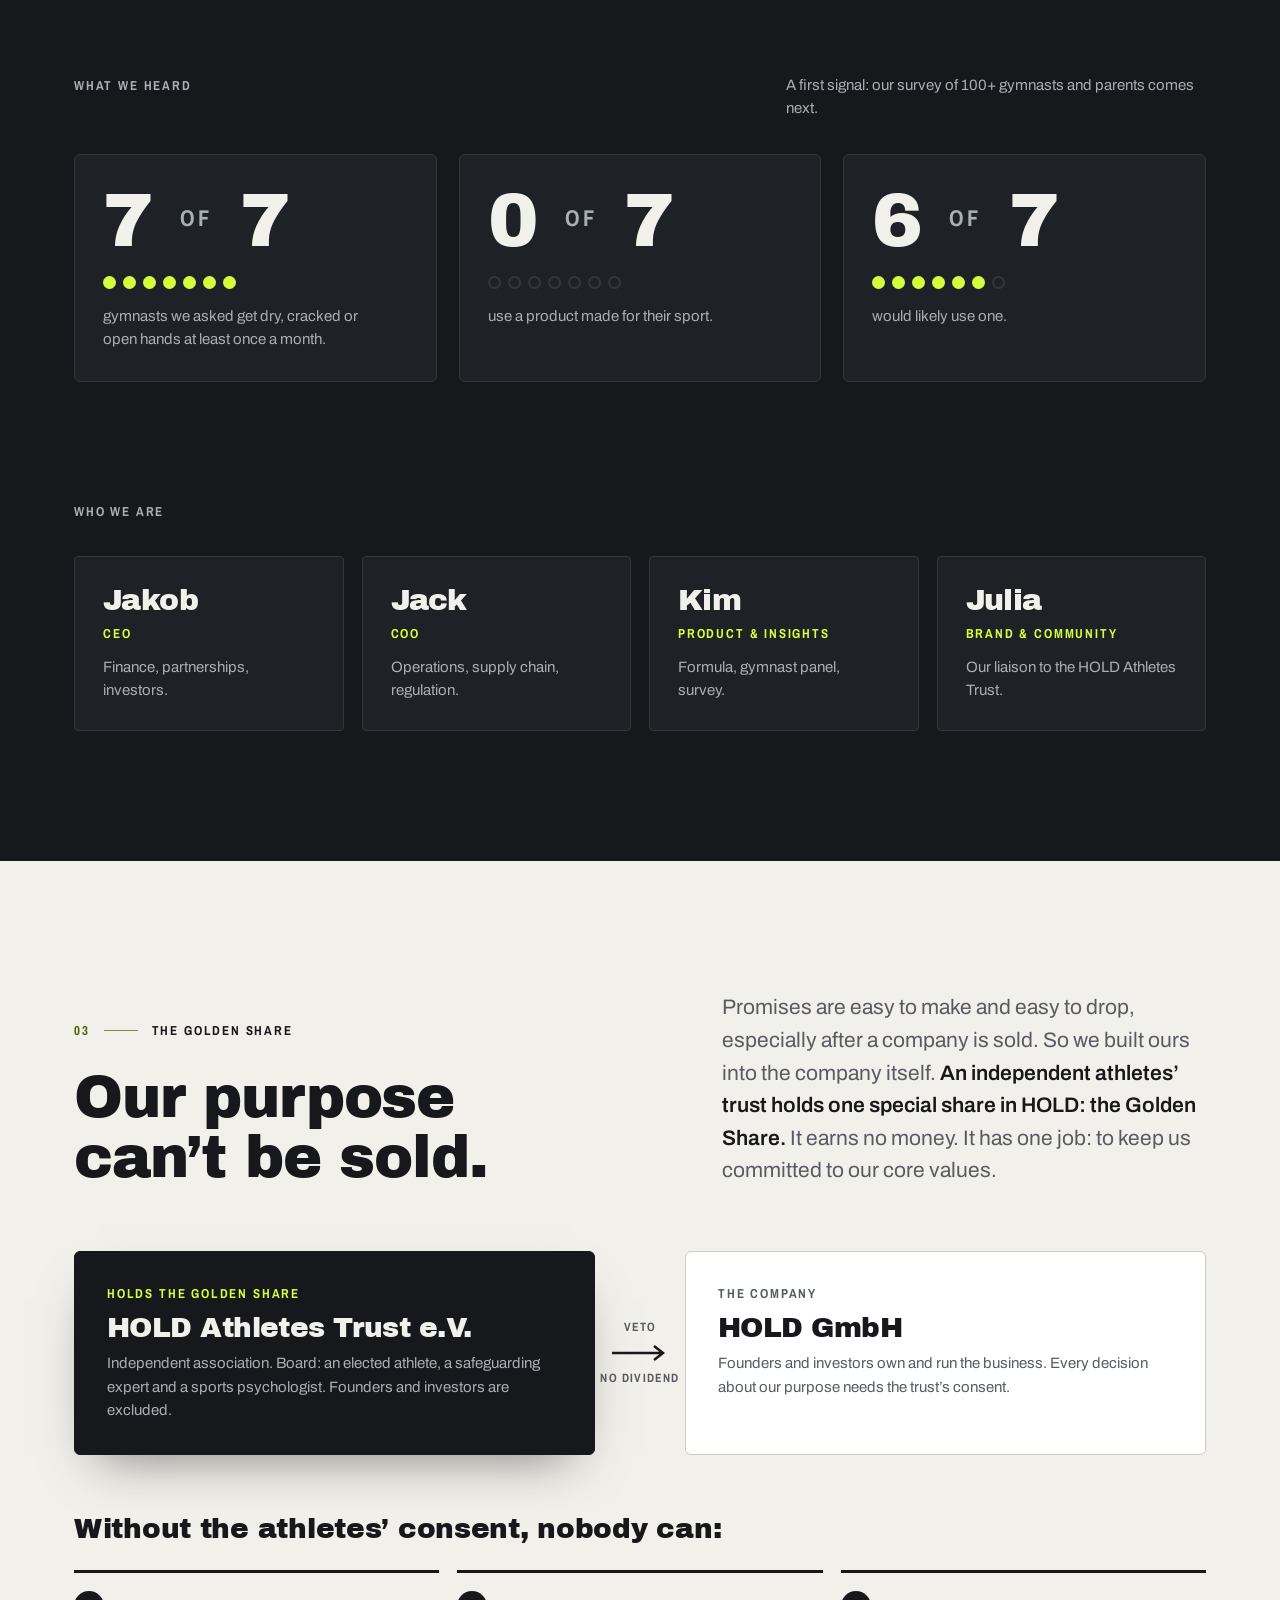
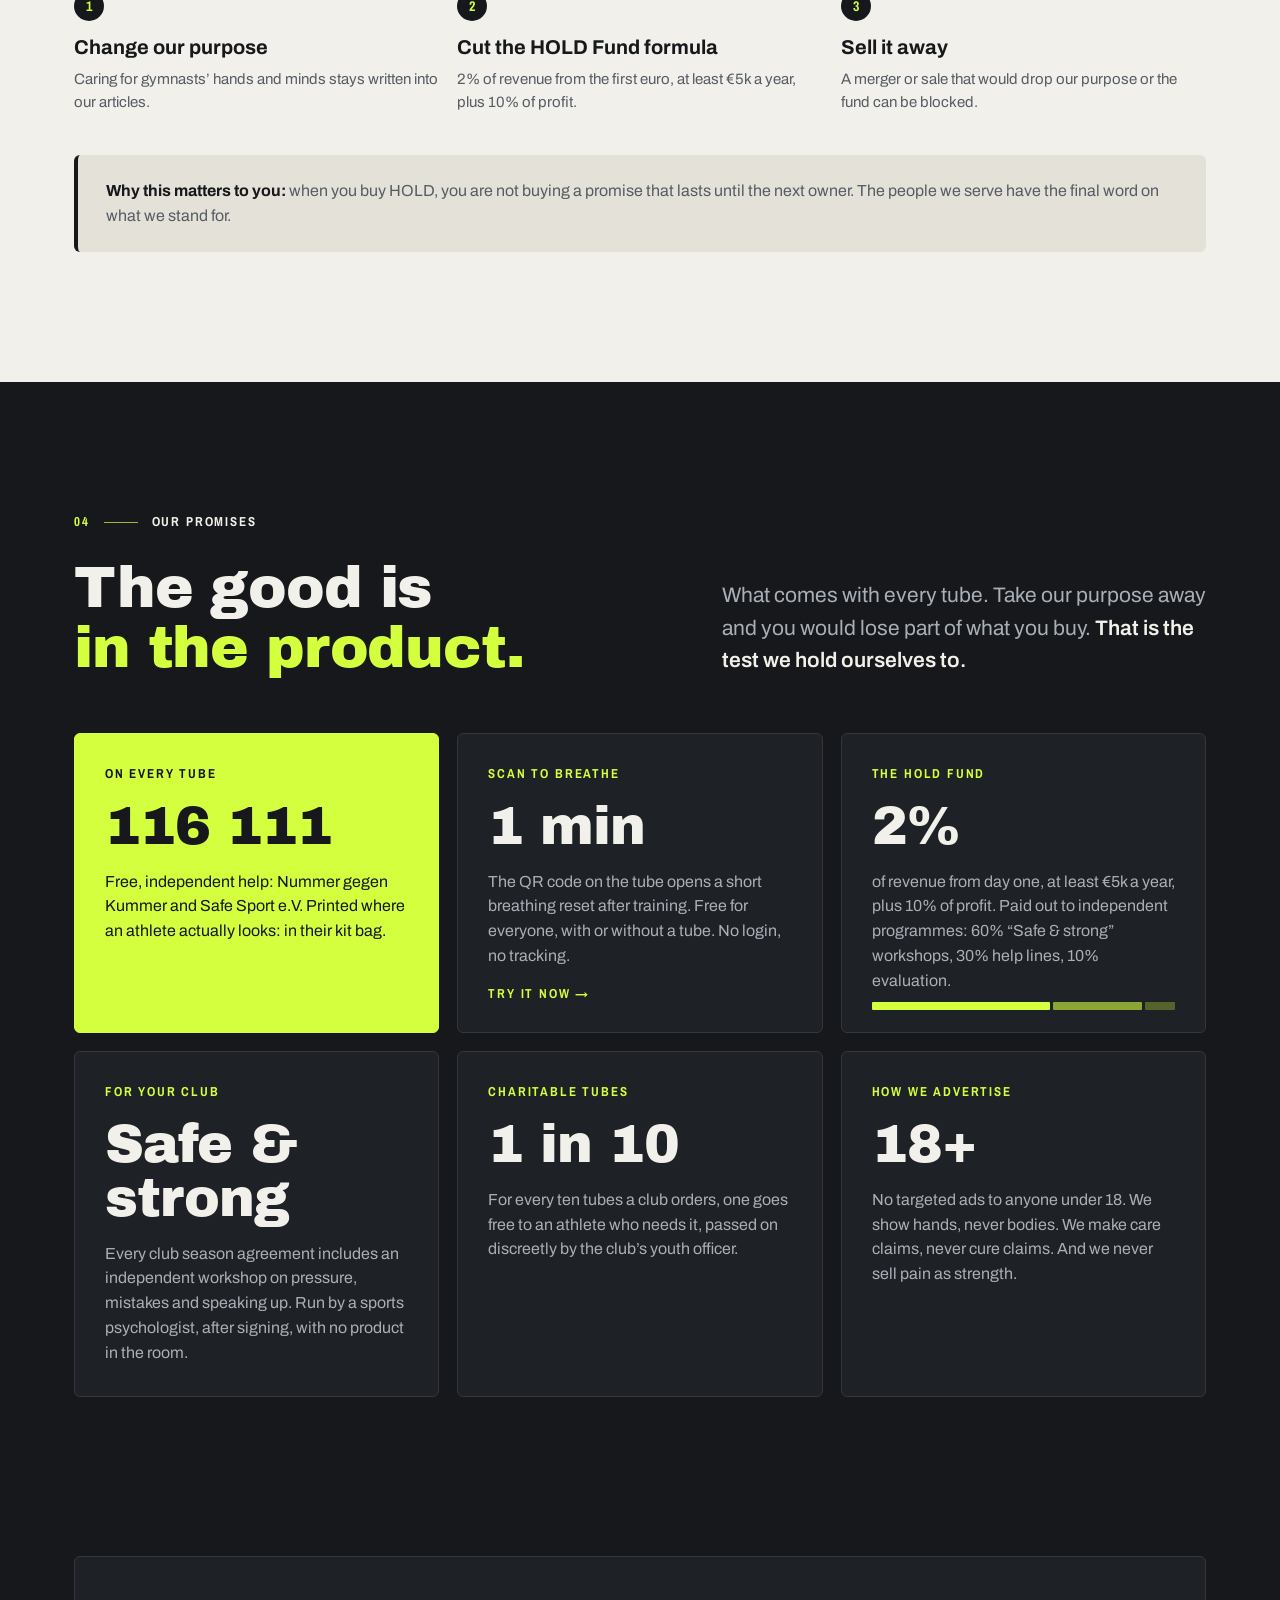
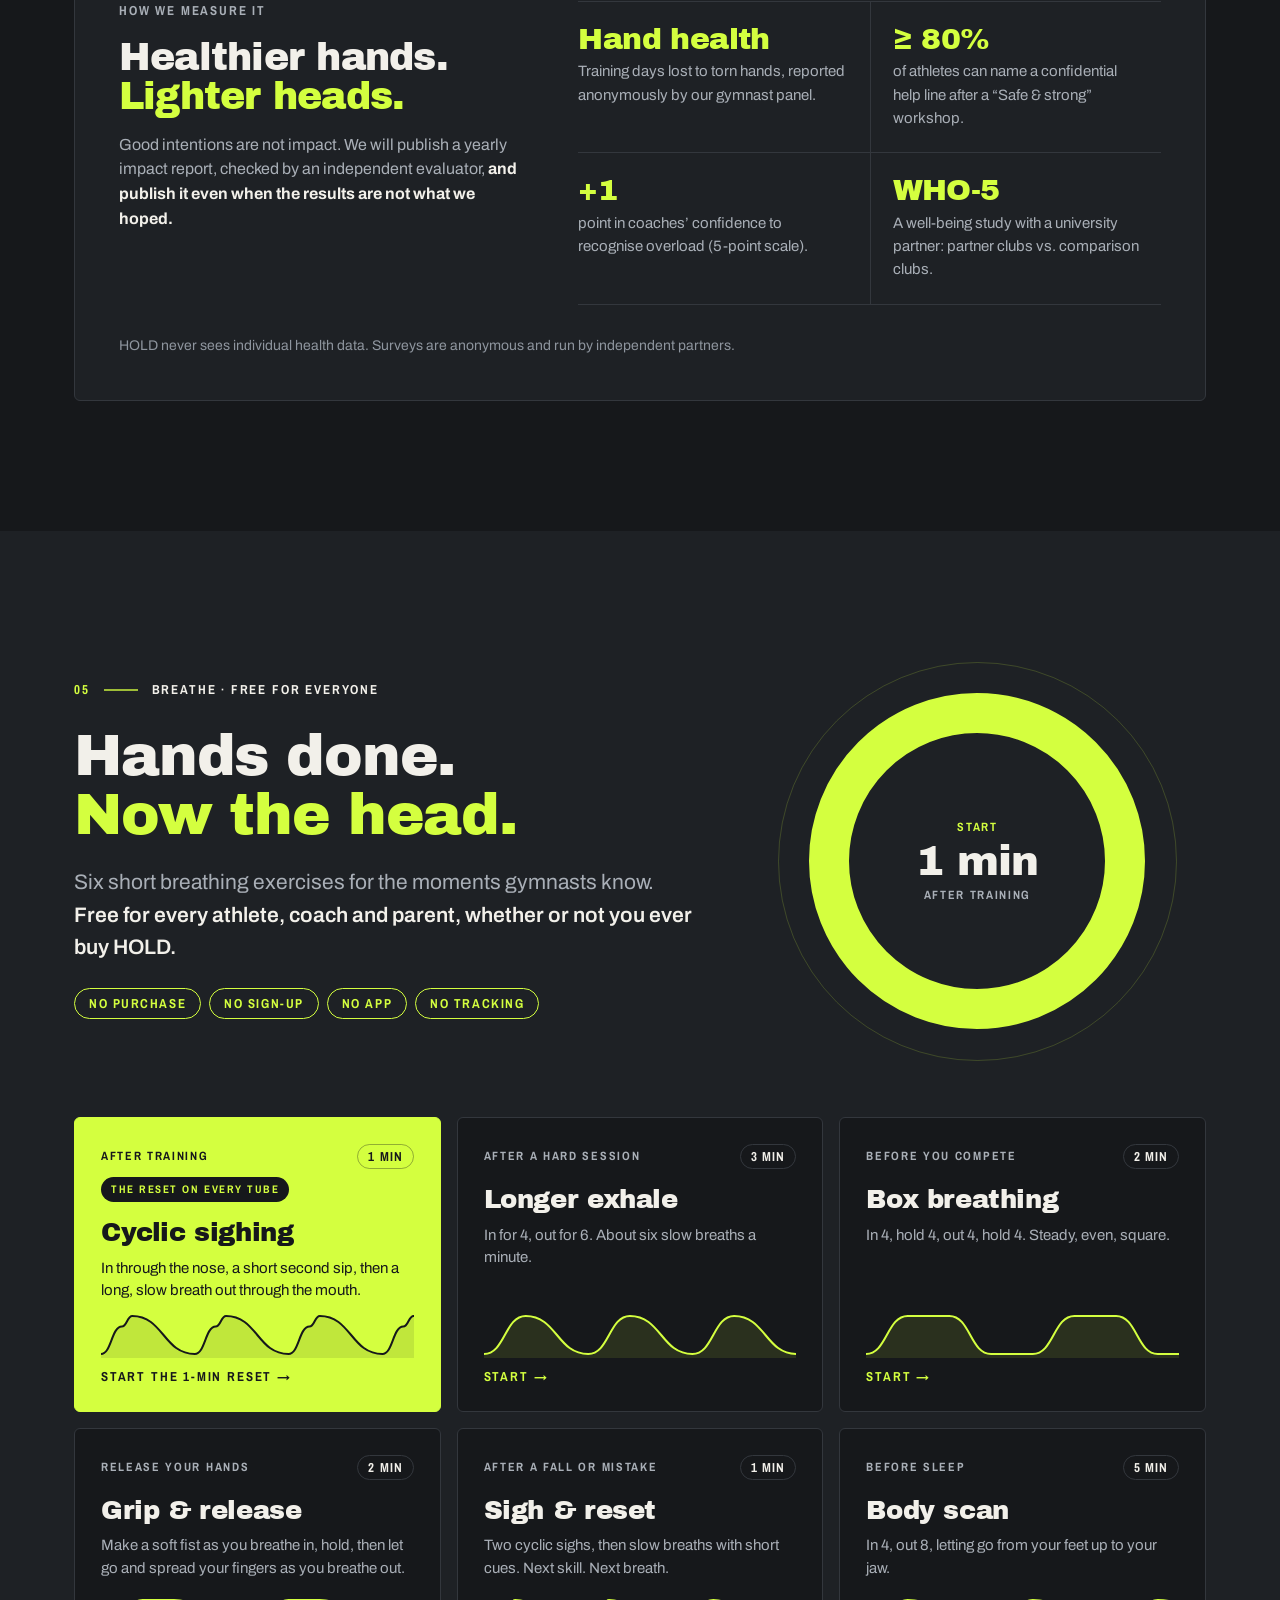
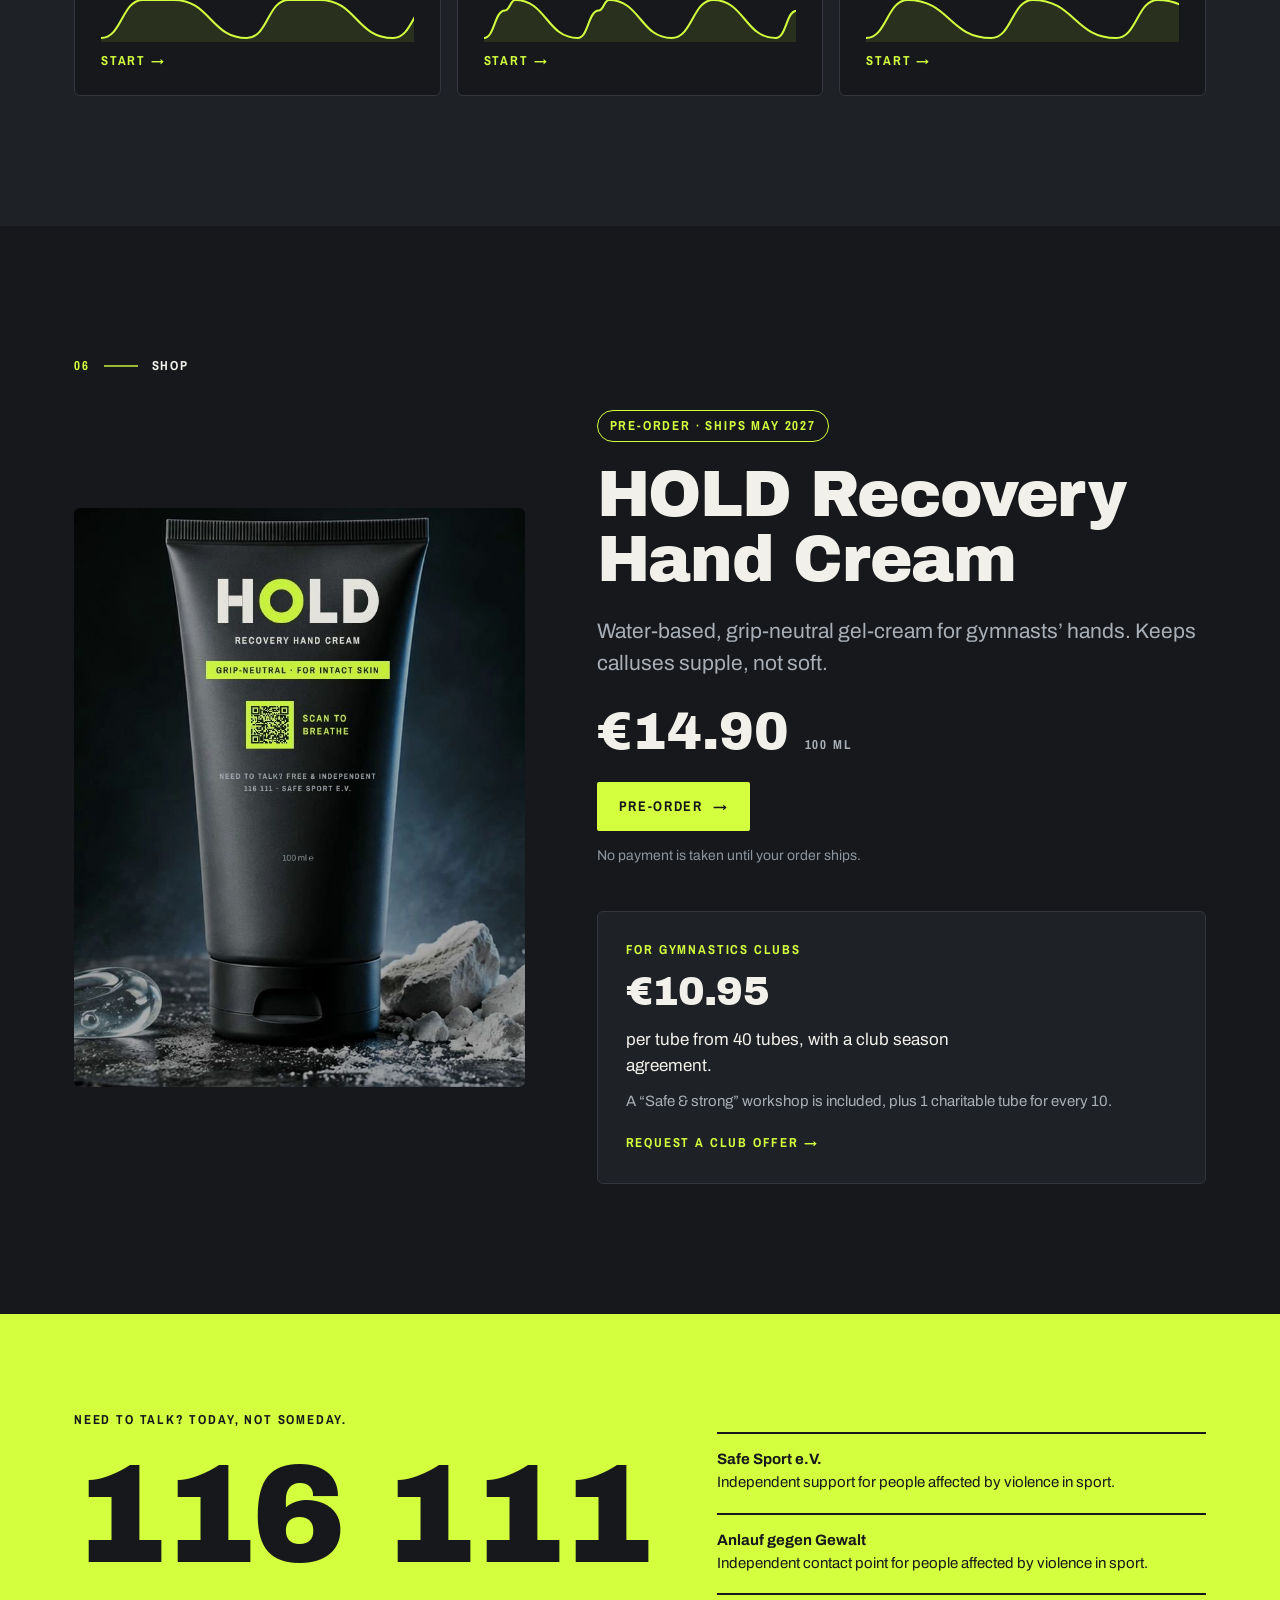
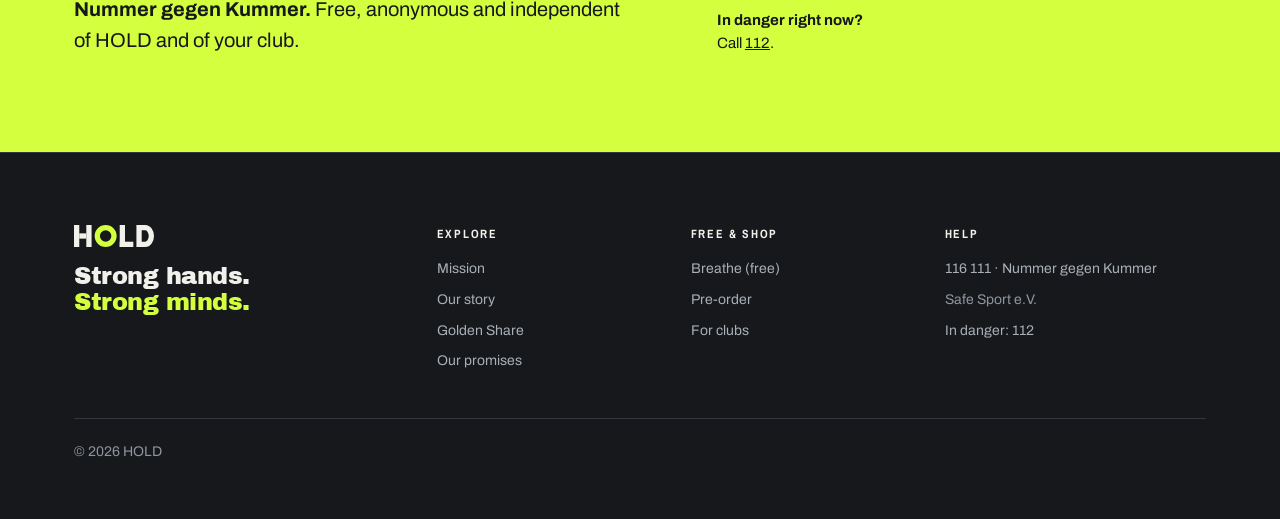
==== commit 4451bd49: "WIP: hero video background, restructured landing page, new breathing exercises Review and fixes stil" ====
--- a/index.html
+++ b/index.html
@@ -2,7 +2,7 @@
 <html lang="en">
 <head>
 <meta charset="utf-8">
-<meta name="viewport" content="width=device-width,initial-scale=1">
+<meta name="viewport" content="width=device-width,initial-scale=1,viewport-fit=cover">
 <title>HOLD – Strong hands. Strong minds.</title>
 <meta name="description" content="Recovery hand care for gymnasts, with free, independent help on every tube. Our purpose is protected by an independent athletes' trust.">
 <meta name="theme-color" content="#16181B">
@@ -10,171 +10,306 @@
 <meta property="og:title" content="HOLD – Strong hands. Strong minds.">
 <meta property="og:description" content="Care is part of training. Hand care for gymnasts, guided by athletes.">
 <meta property="og:image" content="assets/poster.jpg">
+<link rel="preconnect" href="https://fonts.googleapis.com">
+<link rel="preconnect" href="https://fonts.gstatic.com" crossorigin>
 <link rel="stylesheet" href="style.css">
+<script>document.documentElement.classList.add('js');setTimeout(function(){if(!window.HOLD_SITE)document.documentElement.classList.remove('js')},3000)</script>
 </head>
-<body>
-<header class="nav"><div class="wrap">
-  <a class="logo" href="index.html" aria-label="HOLD home"><img src="assets/logo.svg" alt="HOLD"></a>
-  <nav><a href="#mission">Mission</a><a href="#story">About us</a><a href="#golden-share">Golden Share</a><a href="#promises">Our promises</a><a href="#breathe">Breathe</a><a href="#help">Help</a></nav>
+<body class="home">
+<a class="skip" href="#mission">Skip to content</a>
+
+<header class="nav over" id="top"><div class="wrap">
+  <a class="logo" href="index.html" aria-label="HOLD home"><img src="assets/logo.svg" alt="HOLD" width="87" height="24"></a>
+  <button class="menubtn" type="button" aria-expanded="false" aria-controls="menu"><span class="bars" aria-hidden="true"></span><span class="sr">Menu</span></button>
+  <nav id="menu" aria-label="Main">
+    <a href="#mission">Mission</a><a href="#story">Our story</a><a href="#golden-share">Golden Share</a><a href="#promises">Promises</a><a href="#breathe">Breathe</a><a href="#help">Help</a>
+    <a class="menu-only" href="shop.html">Shop</a>
+    <p class="menu-only menu-help">Need to talk? <a href="tel:116111">116 111</a> · free and anonymous</p>
+  </nav>
   <a class="btn sm cartbtn" href="shop.html">Shop <span class="badge" data-count>0</span></a>
 </div></header>
 
-<section class="hero" id="mission">
-  <img class="grip" src="assets/grip_hero.png" alt="">
-  <div class="wrap">
-    <span class="n kicker l">Our mission</span>
-    <h1 class="h">Strong hands.<br><span class="lime">Strong minds.</span></h1>
-    <p class="mission">“Our mission goes beyond physical hand care. We recognize that an athlete’s confidence, mental well-being and physical health are connected, so we want to help gymnasts feel cared for, prepared and confident, both in and outside the gym.”</p>
-    <div class="ctas"><a class="btn" href="#golden-share">How we keep this promise</a><a class="btn ghost" href="shop.html">Shop HOLD</a></div>
-    <p class="note n">Care is part of training.</p>
-  </div>
-</section>
-
-<section class="film" aria-label="Film">
-  <div class="wrap">
-    <video src="assets/hold.mp4" poster="assets/poster.jpg" autoplay muted loop playsinline controls preload="metadata"></video>
-    <div class="cap"><span class="n">Protect what keeps you going</span><span class="n">Made for athletes. Guided by athletes.</span></div>
-  </div>
-</section>
-
-<section id="why" style="padding-top:40px">
-  <div class="wrap">
-    <span class="n kicker">Why we exist</span>
-    <h2 class="h">What gymnasts face,<br><span class="lime">and who listens.</span></h2>
-    <p class="lead">Gymnasts ask everything of their hands and their heads. Most products and most companies were never built around them. <b>We were.</b></p>
-    <div class="face" style="margin-top:44px">
-      <div class="q">Dry, cracked, torn hands.</div><div class="a">Chalk and bars tear skin open. Normal creams are too greasy for the bar or soften the calluses gymnasts need. <b>HOLD is a water-based, grip-neutral gel-cream, designed to absorb before the next rotation.</b></div>
-      <div class="q">“Tape it and go again.”</div><div class="a">Training through pain is still treated as normal. <b>We say the opposite: open rips need cleaning, covering and rest.</b> That is printed on our pack, and we will never advertise pain as strength.</div>
-      <div class="q">Pressure nobody talks about.</div><div class="a">Perfection is the standard, and the mind rarely gets a coach. <b>Every tube carries free, independent help and a 1-minute breathing reset.</b></div>
-      <div class="q">Brands that never ask.</div><div class="a">Sports care is built for climbers, CrossFit or kitchens. <b>No brand is built with gymnastics clubs. Athletes help steer ours, and they hold a veto over our purpose.</b></div>
-    </div>
-    <div class="stat">
-      <div><div class="h">7 of 7</div><p>gymnasts we asked get dry, cracked or open hands at least once a month.</p></div>
-      <div><div class="h">0 of 7</div><p>use a product made for their sport.</p></div>
-      <div><div class="h">6 of 7</div><p>would likely use one. A first signal: our survey of 100+ gymnasts and parents comes next.</p></div>
-    </div>
-  </div>
-</section>
-
-<section id="story" style="background:var(--raised)">
-  <div class="wrap">
-    <div class="g2 story">
+<main>
+<!-- 0 · HERO -->
+<section class="hero" aria-labelledby="hero-title">
+  <div class="hero-media" aria-hidden="true">
+    <video class="hero-video" id="herovid" muted autoplay loop playsinline preload="metadata"
+      data-land-mp4="assets/hero.mp4" data-land-webm="assets/hero.webm" data-land-poster="assets/hero-poster.jpg"
+      data-port-mp4="assets/hero-portrait.mp4" data-port-webm="assets/hero-portrait.webm" data-port-poster="assets/hero-portrait-poster.jpg"></video>
+    <noscript><video class="hero-video" muted autoplay loop playsinline preload="metadata" poster="assets/hero-poster.jpg"><source src="assets/hero.mp4" type="video/mp4"><source src="assets/hero.webm" type="video/webm"></video></noscript>
+  </div>
+  <div class="hero-shade" aria-hidden="true"></div>
+  <div class="wrap hero-in">
+    <span class="n kicker l hero-k">Made for athletes. Guided by athletes.</span>
+    <h1 class="h" id="hero-title"><span class="ln">Strong hands.</span><span class="ln lime">Strong minds.</span></h1>
+    <p class="hero-sub">Recovery hand care for gymnasts. With free, independent help on every tube.</p>
+    <div class="ctas">
+      <a class="btn" href="shop.html">Pre-order <span class="arr" aria-hidden="true">→</span></a>
+      <a class="btn ghost glass" href="breathe.html"><span class="pulse" aria-hidden="true"></span>Breathe · free 1-min reset</a>
+    </div>
+  </div>
+  <div class="wrap hero-bar">
+    <button class="hb film-open" type="button" data-film><span class="ic play" aria-hidden="true"></span><span>Watch the film <span class="muted dur-t">0:26</span></span></button>
+    <a class="scrollcue" href="#mission"><span class="n">Scroll</span><span class="line" aria-hidden="true"></span></a>
+    <button class="hb vidctl" type="button" id="vidctl"><span class="ic pause" aria-hidden="true"></span><span class="vlabel">Pause video</span></button>
+  </div>
+</section>
+
+<!-- 01 · MISSION -->
+<section id="mission" class="msn">
+  <div class="wrap">
+    <div class="mgrid">
+      <div class="mside rv"><span class="n kicker sec"><i>01</i>Mission</span></div>
       <div>
-        <span class="n kicker">About us</span>
+        <p class="statement rv">“Our mission goes <em>beyond physical hand care.</em> We recognize that an athlete’s <em class="key">confidence, mental well-being and physical health are connected,</em> so we want to help gymnasts feel <em>cared for, prepared and confident,</em> both in and outside the gym.”</p>
+        <ul class="trio rv" aria-label="Three things that are connected">
+          <li><span class="ring" aria-hidden="true"></span>Confidence</li>
+          <li><span class="ring" aria-hidden="true"></span>Mental well-being</li>
+          <li><span class="ring" aria-hidden="true"></span>Physical health</li>
+        </ul>
+        <p class="sig rv"><span class="rule" aria-hidden="true"></span><span class="h">Care is part of training.</span></p>
+      </div>
+    </div>
+  </div>
+</section>
+
+<div class="marquee" aria-label="HOLD in short">
+  <div class="mq-track">
+    <ul class="mq-list">
+      <li>Grip-neutral</li><li>For intact skin</li><li>116 111 on every tube</li><li>Free 1-min breathing reset</li><li>Purpose protected by athletes</li><li>Care claims, never cure claims</li>
+    </ul>
+    <ul class="mq-list" aria-hidden="true">
+      <li>Grip-neutral</li><li>For intact skin</li><li>116 111 on every tube</li><li>Free 1-min breathing reset</li><li>Purpose protected by athletes</li><li>Care claims, never cure claims</li>
+    </ul>
+  </div>
+</div>
+
+<!-- 02 · OUR STORY -->
+<section id="story" class="story">
+  <div class="wrap">
+    <div class="story-top">
+      <figure class="ph rv"><img src="assets/care.jpg" alt="Hands applying HOLD after training" width="1600" height="900" loading="lazy" decoding="async"></figure>
+      <div class="rv">
+        <span class="n kicker sec"><i>02</i>Our story</span>
         <h2 class="h">It started with<br><span class="lime">Kim’s hands.</span></h2>
-        <blockquote>Kim has trained as a gymnast for many years. Her hands cracked and tore open again and again. Normal creams were too greasy for the bar or made her calluses soft.</blockquote>
-        <p class="lead" style="margin-top:22px">So four athletes set out to build the care we always wanted: <b>for the hands, and for the head behind them.</b></p>
-      </div>
-      <div class="photo" style="background-image:url(assets/care.jpg)" role="img" aria-label="Hands applying HOLD after training"></div>
-    </div>
-    <div class="g4 team">
-      <div class="card"><div class="h">Jakob</div><span class="n">CEO</span><p>Finance, partnerships, investors.</p></div>
-      <div class="card"><div class="h">Jack</div><span class="n">COO</span><p>Operations, supply chain, regulation.</p></div>
-      <div class="card"><div class="h">Kim</div><span class="n">Product &amp; insights</span><p>Formula, gymnast panel, survey.</p></div>
-      <div class="card"><div class="h">Julia</div><span class="n">Brand &amp; community</span><p>Our liaison to the HOLD Athletes Trust.</p></div>
-    </div>
-  </div>
-</section>
-
-<section id="golden-share" class="paper">
-  <div class="wrap">
-    <span class="n kicker l">The Golden Share</span>
-    <h2 class="h">Our purpose<br>can’t be sold.</h2>
-    <p class="lead">Promises are easy to make and easy to drop, especially after a company is sold. So we built ours into the company itself. <b>An independent athletes’ trust holds one special share in HOLD: the Golden Share.</b> It earns no money. It has one job: to keep us committed to our core values.</p>
-    <div class="gs">
+        <blockquote class="kim">Kim has trained as a gymnast for many years. Her hands cracked and tore open again and again. Normal creams were too greasy for the bar or made her calluses soft.</blockquote>
+        <p class="lead">So four athletes set out to build the care we always wanted: <b>for the hands, and for the head behind them.</b></p>
+      </div>
+    </div>
+
+    <div id="why" class="block">
+      <div class="block-h rv">
+        <span class="n kicker">Why we exist</span>
+        <h3 class="h">What gymnasts face,<br><span class="lime">and who listens.</span></h3>
+        <p class="muted">Gymnasts ask everything of their hands and their heads. Most products and most companies were never built around them. <b class="chalk">We were.</b></p>
+      </div>
+      <div class="face4">
+        <article class="fc rv"><span class="fn">01</span><h4>Dry, cracked, torn hands.</h4><p>Chalk and bars tear skin open. Normal creams are too greasy for the bar or soften the calluses gymnasts need.</p><p class="ans">HOLD is a water-based, grip-neutral gel-cream, designed to absorb before the next rotation.</p></article>
+        <article class="fc rv"><span class="fn">02</span><h4>“Tape it and go again.”</h4><p>Training through pain is still treated as normal.</p><p class="ans">We say the opposite: open rips need cleaning, covering and rest. It is printed on our pack, and we will never advertise pain as strength.</p></article>
+        <article class="fc rv"><span class="fn">03</span><h4>Pressure nobody talks about.</h4><p>Perfection is the standard, and the mind rarely gets a coach.</p><p class="ans">Every tube carries free, independent help and a 1-minute breathing reset.</p></article>
+        <article class="fc rv"><span class="fn">04</span><h4>Brands that never ask.</h4><p>Sports care is built for climbers, CrossFit or kitchens. No brand is built with gymnastics clubs.</p><p class="ans">Athletes help steer ours, and they hold a veto over our purpose.</p></article>
+      </div>
+    </div>
+
+    <div class="block survey">
+      <div class="block-h rv"><span class="n kicker">What we heard</span><p class="muted">A first signal: our survey of 100+ gymnasts and parents comes next.</p></div>
+      <div class="stats3">
+        <div class="st rv"><div class="h">7 <small>of</small> 7</div><span class="dots" data-of="7" data-n="7" aria-hidden="true"></span><p>gymnasts we asked get dry, cracked or open hands at least once a month.</p></div>
+        <div class="st rv"><div class="h">0 <small>of</small> 7</div><span class="dots" data-of="7" data-n="0" aria-hidden="true"></span><p>use a product made for their sport.</p></div>
+        <div class="st rv"><div class="h">6 <small>of</small> 7</div><span class="dots" data-of="7" data-n="6" aria-hidden="true"></span><p>would likely use one.</p></div>
+      </div>
+    </div>
+
+    <div class="block">
+      <div class="block-h rv"><span class="n kicker">Who we are</span></div>
+      <div class="team4">
+        <div class="card tm rv"><div class="h">Jakob</div><span class="n">CEO</span><p>Finance, partnerships, investors.</p></div>
+        <div class="card tm rv"><div class="h">Jack</div><span class="n">COO</span><p>Operations, supply chain, regulation.</p></div>
+        <div class="card tm rv"><div class="h">Kim</div><span class="n">Product &amp; insights</span><p>Formula, gymnast panel, survey.</p></div>
+        <div class="card tm rv"><div class="h">Julia</div><span class="n">Brand &amp; community</span><p>Our liaison to the HOLD Athletes Trust.</p></div>
+      </div>
+    </div>
+  </div>
+</section>
+
+<!-- 03 · GOLDEN SHARE -->
+<section id="golden-share" class="paper gshare">
+  <div class="wrap">
+    <div class="gs-top">
+      <div class="rv">
+        <span class="n kicker sec l"><i>03</i>The Golden Share</span>
+        <h2 class="h">Our purpose<br>can’t be sold.</h2>
+      </div>
+      <p class="lead rv">Promises are easy to make and easy to drop, especially after a company is sold. So we built ours into the company itself. <b>An independent athletes’ trust holds one special share in HOLD: the Golden Share.</b> It earns no money. It has one job: to keep us committed to our core values.</p>
+    </div>
+    <div class="gs rv">
       <div class="box t"><span class="n">Holds the Golden Share</span><div class="h">HOLD Athletes Trust e.V.</div><p>Independent association. Board: an elected athlete, a safeguarding expert and a sports psychologist. Founders and investors are excluded.</p></div>
-      <div class="arrow">VETO<svg viewBox="0 0 56 20"><path d="M0 10H50M42 3l9 7-9 7" fill="none" stroke="#16181B" stroke-width="2.5"/></svg>NO DIVIDEND</div>
+      <div class="arrow" aria-hidden="true">VETO<svg viewBox="0 0 56 20"><path d="M0 10H50M42 3l9 7-9 7" fill="none" stroke="#16181B" stroke-width="2.5"/></svg>NO DIVIDEND</div>
       <div class="box"><span class="n">The company</span><div class="h">HOLD GmbH</div><p>Founders and investors own and run the business. Every decision about our purpose needs the trust’s consent.</p></div>
     </div>
-    <h3 style="margin:10px 0 18px">Without the athletes’ consent, nobody can:</h3>
+    <h3 class="veto-h rv">Without the athletes’ consent, nobody can:</h3>
     <div class="veto">
-      <div><h3>Change our purpose</h3><p>Caring for gymnasts’ hands and minds stays written into our articles.</p></div>
-      <div><h3>Cut the HOLD Fund formula</h3><p>2% of revenue from the first euro, at least €5k a year, plus 10% of profit.</p></div>
-      <div><h3>Sell it away</h3><p>A merger or sale that would drop our purpose or the fund can be blocked.</p></div>
-    </div>
-    <p class="cant"><b>Why this matters to you:</b> when you buy HOLD, you are not buying a promise that lasts until the next owner. The people we serve have the final word on what we stand for.</p>
-  </div>
-</section>
-
+      <div class="rv"><span class="vn">1</span><h3>Change our purpose</h3><p>Caring for gymnasts’ hands and minds stays written into our articles.</p></div>
+      <div class="rv"><span class="vn">2</span><h3>Cut the HOLD Fund formula</h3><p>2% of revenue from the first euro, at least €5k a year, plus 10% of profit.</p></div>
+      <div class="rv"><span class="vn">3</span><h3>Sell it away</h3><p>A merger or sale that would drop our purpose or the fund can be blocked.</p></div>
+    </div>
+    <p class="cant rv"><b>Why this matters to you:</b> when you buy HOLD, you are not buying a promise that lasts until the next owner. The people we serve have the final word on what we stand for.</p>
+  </div>
+</section>
+
+<!-- 04 · OUR PROMISES -->
 <section id="promises" class="prom">
   <div class="wrap">
-    <span class="n kicker">What comes with every tube</span>
-    <h2 class="h">The good is <span class="lime">in the product.</span></h2>
-    <p class="lead">Take our purpose away and you would lose part of what you buy. That is the test we hold ourselves to.</p>
-    <div class="g3" style="margin-top:44px">
-      <div class="card hl"><span class="n">On every tube</span><div class="big">116 111</div><p>Free, independent help: Nummer gegen Kummer and Safe Sport e.V. Printed where an athlete actually looks: in their kit bag.</p></div>
-      <div class="card"><span class="n">Scan to breathe</span><div class="big">1 min</div><p>The QR code on the tube opens a short breathing reset after training. Free for everyone, with or without a tube. No login, no tracking.</p><p style="margin-top:12px"><a href="#breathe" style="color:var(--lime)">Try it now →</a></p></div>
-      <div class="card"><span class="n">The HOLD Fund</span><div class="big">2%</div><p>of revenue from day one, at least €5k a year, plus 10% of profit. Paid out to independent programmes: 60% “Safe &amp; strong” workshops, 30% help lines, 10% evaluation.</p></div>
-      <div class="card"><span class="n">For your club</span><div class="big">Safe &amp; strong</div><p>Every club season agreement includes an independent workshop on pressure, mistakes and speaking up. Run by a sports psychologist, after signing, with no product in the room.</p></div>
-      <div class="card"><span class="n">Charitable tubes</span><div class="big">1 in 10</div><p>For every ten tubes a club orders, one goes free to an athlete who needs it, passed on discreetly by the club’s youth officer.</p></div>
-      <div class="card"><span class="n">How we advertise</span><div class="big">18+</div><p>No targeted ads to anyone under 18. We show hands, never bodies. We make care claims, never cure claims. And we never sell pain as strength.</p></div>
-    </div>
-    <p class="ledger">We keep three separate columns and never add them up: the HOLD Fund is our commitment; club workshops are part of our club package and booked as marketing; charitable tubes are product access.</p>
-  </div>
-</section>
-
+    <div class="sec-head">
+      <div class="rv">
+        <span class="n kicker sec"><i>04</i>Our promises</span>
+        <h2 class="h">The good is<br><span class="lime">in the product.</span></h2>
+      </div>
+      <p class="lead rv">What comes with every tube. Take our purpose away and you would lose part of what you buy. <b>That is the test we hold ourselves to.</b></p>
+    </div>
+    <div class="pgrid">
+      <div class="card hl rv"><span class="n">On every tube</span><div class="big">116 111</div><p>Free, independent help: Nummer gegen Kummer and Safe Sport e.V. Printed where an athlete actually looks: in their kit bag.</p></div>
+      <div class="card rv"><span class="n">Scan to breathe</span><div class="big">1 min</div><p>The QR code on the tube opens a short breathing reset after training. Free for everyone, with or without a tube. No login, no tracking.</p><a class="more" href="#breathe">Try it now <span aria-hidden="true">→</span></a></div>
+      <div class="card rv"><span class="n">The HOLD Fund</span><div class="big">2%</div><p>of revenue from day one, at least €5k a year, plus 10% of profit. Paid out to independent programmes: 60% “Safe &amp; strong” workshops, 30% help lines, 10% evaluation.</p><div class="split" aria-hidden="true"><i style="flex:60"></i><i style="flex:30"></i><i style="flex:10"></i></div></div>
+      <div class="card rv"><span class="n">For your club</span><div class="big">Safe &amp; strong</div><p>Every club season agreement includes an independent workshop on pressure, mistakes and speaking up. Run by a sports psychologist, after signing, with no product in the room.</p></div>
+      <div class="card rv"><span class="n">Charitable tubes</span><div class="big">1 in 10</div><p>For every ten tubes a club orders, one goes free to an athlete who needs it, passed on discreetly by the club’s youth officer.</p></div>
+      <div class="card rv"><span class="n">How we advertise</span><div class="big">18+</div><p>No targeted ads to anyone under 18. We show hands, never bodies. We make care claims, never cure claims. And we never sell pain as strength.</p></div>
+    </div>
+    <p class="ledger rv">We keep three separate columns and never add them up: the HOLD Fund is our commitment; club workshops are part of our club package and booked as marketing; charitable tubes are product access.</p>
+
+    <div id="impact" class="impact rv">
+      <div class="impact-h">
+        <span class="n kicker">How we measure it</span>
+        <h3 class="h">Healthier hands. <span class="lime">Lighter heads.</span></h3>
+        <p class="muted">Good intentions are not impact. We will publish a yearly impact report, checked by an independent evaluator, <b class="chalk">and publish it even when the results are not what we hoped.</b></p>
+      </div>
+      <div class="kpis">
+        <div><div class="h">Hand health</div><p>Training days lost to torn hands, reported anonymously by our gymnast panel.</p></div>
+        <div><div class="h">≥ 80%</div><p>of athletes can name a confidential help line after a “Safe &amp; strong” workshop.</p></div>
+        <div><div class="h">+1</div><p>point in coaches’ confidence to recognise overload (5-point scale).</p></div>
+        <div><div class="h">WHO-5</div><p>A well-being study with a university partner: partner clubs vs. comparison clubs.</p></div>
+      </div>
+      <p class="ledger">HOLD never sees individual health data. Surveys are anonymous and run by independent partners.</p>
+    </div>
+  </div>
+</section>
+
+<!-- 05 · BREATHE -->
 <section id="breathe" class="breathe">
-  <div class="wrap g2">
-    <a class="orbwrap" href="breathe.html?m=1" aria-label="Start the 1-minute breathing reset"><span class="orb"></span><span class="n">Start</span></a>
+  <div class="wrap">
+    <div class="br-top">
+      <div class="rv">
+        <span class="n kicker sec"><i>05</i>Breathe · free for everyone</span>
+        <h2 class="h">Hands done.<br><span class="lime">Now the head.</span></h2>
+        <p class="lead">Six short breathing exercises for the moments gymnasts know. <b>Free for every athlete, coach and parent, whether or not you ever buy HOLD.</b></p>
+        <ul class="free" aria-label="What it costs you"><li>No purchase</li><li>No sign-up</li><li>No app</li><li>No tracking</li></ul>
+      </div>
+      <a class="orbwrap rv" href="breathe.html?x=reset" aria-label="Start the 1-minute after-training reset"><span class="orb" aria-hidden="true"></span><span class="orb-t"><span class="n">Start</span><b class="h">1 min</b><span class="n dim">After training</span></span></a>
+    </div>
+
+    <p class="swipe n" aria-hidden="true">Swipe for all six</p>
+    <div class="ex6">
+      <a class="ex feat rv" href="breathe.html?x=reset" data-wave="i2 i1 o6">
+        <span class="ex-top"><span class="n">After training</span><span class="ex-len">1 min</span></span>
+        <span class="tag n">The reset on every tube</span>
+        <b class="ex-t">Cyclic sighing</b>
+        <span class="ex-d">In through the nose, a short second sip, then a long, slow breath out through the mouth.</span>
+        <span class="ex-w"></span>
+        <span class="ex-go">Start the 1-min reset <span aria-hidden="true">→</span></span>
+      </a>
+      <a class="ex rv" href="breathe.html?x=calm" data-wave="i4 o6">
+        <span class="ex-top"><span class="n">After a hard session</span><span class="ex-len">3 min</span></span>
+        <b class="ex-t">Longer exhale</b>
+        <span class="ex-d">In for 4, out for 6. About six slow breaths a minute.</span>
+        <span class="ex-w"></span><span class="ex-go">Start <span aria-hidden="true">→</span></span>
+      </a>
+      <a class="ex rv" href="breathe.html?x=focus" data-wave="i4 h4 o4 h4">
+        <span class="ex-top"><span class="n">Before you compete</span><span class="ex-len">2 min</span></span>
+        <b class="ex-t">Box breathing</b>
+        <span class="ex-d">In 4, hold 4, out 4, hold 4. Steady, even, square.</span>
+        <span class="ex-w"></span><span class="ex-go">Start <span aria-hidden="true">→</span></span>
+      </a>
+      <a class="ex rv" href="breathe.html?x=hands" data-wave="i4 h3 o7">
+        <span class="ex-top"><span class="n">Release your hands</span><span class="ex-len">2 min</span></span>
+        <b class="ex-t">Grip &amp; release</b>
+        <span class="ex-d">Make a soft fist as you breathe in, hold, then let go and spread your fingers as you breathe out.</span>
+        <span class="ex-w"></span><span class="ex-go">Start <span aria-hidden="true">→</span></span>
+      </a>
+      <a class="ex rv" href="breathe.html?x=mistake" data-wave="i2 i1 o6 i2 i1 o6 i4 o6">
+        <span class="ex-top"><span class="n">After a fall or mistake</span><span class="ex-len">1 min</span></span>
+        <b class="ex-t">Sigh &amp; reset</b>
+        <span class="ex-d">Two cyclic sighs, then slow breaths with short cues. Next skill. Next breath.</span>
+        <span class="ex-w"></span><span class="ex-go">Start <span aria-hidden="true">→</span></span>
+      </a>
+      <a class="ex rv" href="breathe.html?x=sleep" data-wave="i4 o8">
+        <span class="ex-top"><span class="n">Before sleep</span><span class="ex-len">5 min</span></span>
+        <b class="ex-t">Body scan</b>
+        <span class="ex-d">In 4, out 8, letting go from your feet up to your jaw.</span>
+        <span class="ex-w"></span><span class="ex-go">Start <span aria-hidden="true">→</span></span>
+      </a>
+    </div>
+  </div>
+</section>
+
+<!-- 06 · SHOP -->
+<section id="shop" class="shop">
+  <div class="wrap">
+    <span class="n kicker sec rv"><i>06</i>Shop</span>
+    <div class="shop-grid">
+      <figure class="tube rv"><img src="assets/tube-photo.jpg" alt="HOLD Recovery Hand Cream, 100 ml tube, on stone with chalk" width="700" height="1080" loading="lazy" decoding="async"></figure>
+      <div class="shop-txt">
+        <div class="rv">
+          <span class="pill n">Pre-order · ships May 2027</span>
+          <h2 class="h">HOLD Recovery<br>Hand Cream</h2>
+          <p class="lead">Water-based, grip-neutral gel-cream for gymnasts’ hands. Keeps calluses supple, not soft.</p>
+          <div class="pricerow"><span class="price">€14.90</span><span class="n muted">100 ml</span></div>
+          <div class="ctas"><a class="btn" href="shop.html">Pre-order <span class="arr" aria-hidden="true">→</span></a></div>
+          <p class="fine">No payment is taken until your order ships.</p>
+        </div>
+        <a class="clubcard rv" href="shop.html#clubs">
+          <span class="n kicker l">For gymnastics clubs</span>
+          <span class="cc-row"><b class="h">€10.95</b><span>per tube from 40 tubes, with a club season agreement.</span></span>
+          <span class="cc-d">A “Safe &amp; strong” workshop is included, plus 1 charitable tube for every 10.</span>
+          <span class="ex-go">Request a club offer <span aria-hidden="true">→</span></span>
+        </a>
+      </div>
+    </div>
+  </div>
+</section>
+
+<!-- HELP -->
+<section id="help" class="help">
+  <div class="wrap help-grid">
     <div>
-      <span class="n kicker l">Breathe · free for everyone</span>
-      <h2 class="h">Hands done.<br><span class="lime">Now the head.</span></h2>
-      <p class="lead">Short breathing routines (cyclic sighing) to wind down after training. <b>Free for every athlete, coach and parent, whether or not you ever buy HOLD.</b></p>
-      <ul class="free"><li>No purchase</li><li>No sign-up</li><li>No app</li><li>No tracking</li></ul>
-      <div class="dur">
-        <a href="breathe.html?m=1"><b class="h">1 min</b><span>Quick reset after training</span></a>
-        <a href="breathe.html?m=3"><b class="h">3 min</b><span>Calm down after a hard session</span></a>
-        <a href="breathe.html?m=5"><b class="h">5 min</b><span>Before sleep or a competition</span></a>
-      </div>
-    </div>
-  </div>
-</section>
-
-<section id="impact" style="background:var(--raised)">
-  <div class="wrap">
-    <span class="n kicker">How we measure it</span>
-    <h2 class="h">Healthier hands.<br><span class="lime">Lighter heads.</span></h2>
-    <p class="lead">Good intentions are not impact. We will publish a yearly impact report, checked by an independent evaluator, <b>and publish it even when the results are not what we hoped.</b></p>
-    <div class="kpis">
-      <div><div class="h">Hand health</div><p>Training days lost to torn hands, reported anonymously by our gymnast panel.</p></div>
-      <div><div class="h">≥ 80%</div><p>of athletes can name a confidential help line after a “Safe &amp; strong” workshop.</p></div>
-      <div><div class="h">+1</div><p>point in coaches’ confidence to recognise overload (5-point scale).</p></div>
-      <div><div class="h">WHO-5</div><p>A well-being study with a university partner: partner clubs vs. comparison clubs.</p></div>
-    </div>
-    <p class="ledger">HOLD never sees individual health data. Surveys are anonymous and run by independent partners.</p>
-  </div>
-</section>
-
-<section id="help" class="help">
-  <div class="wrap">
-    <span class="n kicker">Need to talk? Today, not someday.</span>
-    <a class="num" href="tel:116111">116 111</a>
-    <p style="font-size:20px;margin-top:10px;max-width:640px"><b>Nummer gegen Kummer.</b> Free, anonymous and independent of HOLD and of your club.</p>
+      <span class="n kicker">Need to talk? Today, not someday.</span>
+      <a class="num" href="tel:116111">116 111</a>
+      <p class="help-l"><b>Nummer gegen Kummer.</b> Free, anonymous and independent of HOLD and of your club.</p>
+    </div>
     <div class="more">
       <div><b>Safe Sport e.V.</b><br>Independent support for people affected by violence in sport.</div>
       <div><b>Anlauf gegen Gewalt</b><br>Independent contact point for people affected by violence in sport.</div>
-      <div><b>In danger right now?</b><br>Call 112.</div>
-    </div>
-  </div>
-</section>
-
-<section class="teaser">
-  <div class="wrap g2">
-    <div class="photo" role="img" aria-label="HOLD recovery hand cream, 100 ml tube"></div>
-    <div>
-      <span class="pill n">Pre-order · ships May 2027</span>
-      <h2 class="h" style="margin-top:20px">HOLD Recovery<br>Hand Cream</h2>
-      <p class="lead">Water-based, grip-neutral gel-cream for gymnasts’ hands. Keeps calluses supple, not soft. 100 ml.</p>
-      <p class="price" style="margin:24px 0">€14.90</p>
-      <a class="btn" href="shop.html">Pre-order now</a>
-    </div>
-  </div>
-</section>
-
-<footer><div class="wrap">
-  <div><img src="assets/logo.svg" alt="HOLD"><br>Strong hands. Strong minds.<br>© 2026 HOLD</div>
-  <div><a href="#golden-share">Golden Share</a> · <a href="#promises">Our promises</a> · <a href="#breathe">Breathe (free)</a> · <a href="shop.html">Shop</a><br>Help: 116 111 · Safe Sport e.V.</div>
+      <div><b>In danger right now?</b><br>Call <a href="tel:112">112</a>.</div>
+    </div>
+  </div>
+</section>
+</main>
+
+<footer class="foot"><div class="wrap">
+  <div class="f-brand"><img src="assets/logo.svg" alt="HOLD" width="80" height="22"><p class="h">Strong hands.<br><span class="lime">Strong minds.</span></p></div>
+  <nav class="f-col" aria-label="Footer"><span class="n">Explore</span><a href="#mission">Mission</a><a href="#story">Our story</a><a href="#golden-share">Golden Share</a><a href="#promises">Our promises</a></nav>
+  <div class="f-col"><span class="n">Free &amp; shop</span><a href="breathe.html">Breathe (free)</a><a href="shop.html">Pre-order</a><a href="shop.html#clubs">For clubs</a></div>
+  <div class="f-col"><span class="n">Help</span><a href="tel:116111">116 111 · Nummer gegen Kummer</a><span>Safe Sport e.V.</span><a href="tel:112">In danger: 112</a></div>
+  <p class="f-fine">© 2026 HOLD</p>
 </div></footer>
+
+<dialog class="filmdlg" id="filmdlg" aria-label="The HOLD film">
+  <div class="fd-in">
+    <button class="fd-x" type="button" data-film-close aria-label="Close film">×</button>
+    <video id="filmvid" controls playsinline preload="none" data-poster="assets/poster.jpg" data-src="assets/hold.mp4"></video>
+  </div>
+</dialog>
+
 <script src="app.js"></script>
+<script src="site.js"></script>
 </body>
 </html>
--- a/style.css
+++ b/style.css
@@ -1,50 +1,84 @@
 @import url('https://fonts.googleapis.com/css2?family=Archivo+Black&family=Archivo+Narrow:wght@600;700&family=Archivo:wght@400;500;600;700&display=swap');
-:root{--ink:#16181B;--raised:#1E2125;--raised2:#262A2F;--rule:#33373D;--chalk:#F2F0EA;--dust:#A9AFB7;--dim:#8E959E;--steel:#6E757E;--lime:#D4FF3F;--limeink:#4A6600;--paper:#F2F0EA;--praised:#E4E1D9;--slate:#565C64;--max:1180px}
+:root{--ink:#16181B;--raised:#1E2125;--raised2:#262A2F;--rule:#33373D;--chalk:#F2F0EA;--dust:#A9AFB7;--dim:#8E959E;--steel:#6E757E;--lime:#D4FF3F;--limeink:#4A6600;--paper:#F2F0EA;--praised:#E4E1D9;--slate:#565C64;--max:1180px;--navh:66px;--ease:cubic-bezier(.2,.7,.2,1)}
 *{box-sizing:border-box;margin:0;padding:0}
-html{scroll-behavior:smooth;-webkit-text-size-adjust:100%}
-body{background:var(--ink);color:var(--chalk);font:400 17px/1.55 'Archivo',system-ui,sans-serif;overflow-x:hidden}
+html{scroll-behavior:smooth;-webkit-text-size-adjust:100%;scroll-padding-top:calc(var(--navh) + 8px)}
+body{background:var(--ink);color:var(--chalk);font:400 17px/1.55 'Archivo',system-ui,sans-serif;overflow-x:hidden;overflow-x:clip}
 img,video{max-width:100%;display:block}
 a{color:inherit}
+:focus-visible{outline:2px solid var(--lime);outline-offset:3px}
+.paper :focus-visible,.help :focus-visible,.ex.feat:focus-visible,.btn:focus-visible{outline-color:var(--chalk)}
+.paper :focus-visible,.help :focus-visible{outline-color:var(--ink)}
+.skip{position:fixed;left:12px;top:-80px;z-index:300;background:var(--lime);color:var(--ink);padding:10px 16px;border-radius:2px;font-weight:700;text-decoration:none}
+.skip:focus{top:12px}
+.sr{position:absolute;width:1px;height:1px;overflow:hidden;clip:rect(0 0 0 0);white-space:nowrap}
 .h{font-family:'Archivo Black',sans-serif;font-weight:400;letter-spacing:-.02em;line-height:1.02}
 .n{font-family:'Archivo Narrow',sans-serif;font-weight:700;text-transform:uppercase;letter-spacing:.14em;font-size:13px}
 .lime{color:var(--lime)}
+.chalk{color:var(--chalk)}
 .wrap{max-width:var(--max);margin:0 auto;padding:0 24px}
 section{padding:96px 0;position:relative}
 .kicker{color:var(--dust);margin-bottom:18px;display:block}
 .kicker.l{color:var(--lime)}
+/* numbered section kicker: 01 —— MISSION */
+.kicker.sec{display:flex;align-items:center;gap:14px;color:var(--chalk);margin-bottom:26px}
+.kicker.sec i{font-style:normal;color:var(--lime);display:inline-flex;align-items:center;gap:14px}
+.kicker.sec i::after{content:'';width:34px;height:1.5px;background:currentColor;opacity:.7}
 h2.h{font-size:clamp(34px,5vw,58px);margin-bottom:22px}
 h3{font-size:20px;font-weight:700;line-height:1.25;margin-bottom:8px}
 p.lead{font-size:clamp(18px,2vw,21px);color:var(--dust);max-width:720px}
 p.lead b{color:var(--chalk);font-weight:600}
 .muted{color:var(--dust)}
-/* nav */
-.nav{position:sticky;top:0;z-index:50;background:rgba(22,24,27,.88);backdrop-filter:blur(10px);-webkit-backdrop-filter:blur(10px);border-bottom:1px solid var(--rule)}
-.nav .wrap{display:flex;align-items:center;gap:28px;height:66px}
-.nav .logo img{height:24px}
-.nav nav{display:flex;gap:24px;margin-left:auto}
-.nav nav a{text-decoration:none;color:var(--dust)}
-.nav nav a:hover{color:var(--chalk)}
-.btn{display:inline-flex;align-items:center;gap:10px;background:var(--lime);color:var(--ink);text-decoration:none;font-family:'Archivo Narrow';font-weight:700;letter-spacing:.12em;text-transform:uppercase;font-size:14px;padding:14px 22px;border:0;cursor:pointer;border-radius:2px}
+/* ---------- nav (shared) ---------- */
+.nav{position:sticky;top:0;z-index:50;background:rgba(22,24,27,.88);backdrop-filter:blur(12px);-webkit-backdrop-filter:blur(12px);border-bottom:1px solid var(--rule);transition:background-color .35s,border-color .35s}
+.nav .wrap{display:flex;align-items:center;gap:28px;height:var(--navh)}
+.nav .logo{display:block;flex-shrink:0}
+.nav .logo img{height:24px;width:auto}
+.nav nav{display:flex;gap:26px;margin-left:auto}
+.nav nav a{text-decoration:none;color:var(--dust);font-size:15px;position:relative;padding:6px 0;transition:color .2s}
+.nav nav a::after{content:'';position:absolute;left:0;right:0;bottom:0;height:2px;background:var(--lime);transform:scaleX(0);transform-origin:left;transition:transform .35s var(--ease)}
+.nav nav a:hover,.nav nav a.on{color:var(--chalk)}
+.nav nav a.on::after,.nav nav a:hover::after{transform:scaleX(1)}
+.nav .menu-only{display:none}
+.menubtn{order:9;display:none;width:44px;height:44px;border:0;background:transparent;color:var(--chalk);cursor:pointer;align-items:center;justify-content:center;border-radius:2px;flex-shrink:0;margin-right:-8px}
+.menubtn .bars,.menubtn .bars::before,.menubtn .bars::after{display:block;width:22px;height:2px;background:currentColor;transition:transform .3s var(--ease),background-color .2s}
+.menubtn .bars{position:relative}
+.menubtn .bars::before,.menubtn .bars::after{content:'';position:absolute;left:0}
+.menubtn .bars::before{top:-7px}.menubtn .bars::after{top:7px}
+.nav.open .menubtn .bars{background:transparent}
+.nav.open .menubtn .bars::before{transform:translateY(7px) rotate(45deg)}
+.nav.open .menubtn .bars::after{transform:translateY(-7px) rotate(-45deg)}
+/* transparent over the hero, solid on scroll (home) */
+.nav.over{position:fixed;left:0;right:0;background:transparent;border-bottom-color:transparent;backdrop-filter:none;-webkit-backdrop-filter:none}
+.nav.over.solid,.nav.over.open{background:rgba(22,24,27,.9);border-bottom-color:var(--rule);backdrop-filter:blur(12px);-webkit-backdrop-filter:blur(12px)}
+.nav.over:not(.solid) nav a{color:rgba(242,240,234,.86)}
+.nav.over:not(.solid) nav a:hover{color:var(--chalk)}
+/* buttons */
+.btn{display:inline-flex;align-items:center;gap:10px;background:var(--lime);color:var(--ink);text-decoration:none;font-family:'Archivo Narrow';font-weight:700;letter-spacing:.12em;text-transform:uppercase;font-size:14px;padding:14px 22px;border:0;cursor:pointer;border-radius:2px;transition:background-color .2s,box-shadow .2s,transform .2s}
+.btn:hover{background:#E1FF73}
+.btn .arr{display:inline-block;transition:transform .25s var(--ease)}
+.btn:hover .arr{transform:translateX(4px)}
 .btn.ghost{background:transparent;color:var(--chalk);box-shadow:inset 0 0 0 1.5px var(--rule)}
 .btn.ghost:hover{box-shadow:inset 0 0 0 1.5px var(--chalk)}
 .btn.sm{padding:10px 16px;font-size:13px}
 .cartbtn{position:relative}
 .cartbtn .badge{background:var(--ink);color:var(--lime);border-radius:20px;padding:1px 7px;font-size:12px;margin-left:2px}
 @media(max-width:860px){.nav nav{display:none}.nav .cartbtn{margin-left:auto}}
-/* hero */
-.hero{min-height:calc(100vh - 66px);display:flex;align-items:center;overflow:hidden;padding:80px 0}
-.hero::before{content:'';position:absolute;inset:0;background:url(assets/bg_dust.png) right top/cover;opacity:.9}
-.hero .grip{position:absolute;left:-8%;top:8%;width:120%;max-width:none;opacity:.13;pointer-events:none}
-.hero .wrap{position:relative}
-.hero h1{font-size:clamp(46px,8vw,104px);margin:6px 0 34px}
-.mission{font-size:clamp(20px,2.6vw,30px);line-height:1.38;max-width:900px;font-weight:500;border-left:4px solid var(--lime);padding-left:26px}
-.hero .ctas{display:flex;gap:14px;flex-wrap:wrap;margin-top:40px}
-.hero .note{margin-top:46px;color:var(--dim)}
-/* film */
-.film{padding:0 0 96px}
-.film video{width:100%;aspect-ratio:16/9;background:#000;border-radius:4px}
-.film .cap{display:flex;justify-content:space-between;gap:16px;flex-wrap:wrap;margin-top:16px;color:var(--dim)}
-/* grids */
+@media(max-width:1020px){
+  .nav:has(.menubtn) .wrap{gap:12px}
+  .nav:has(.menubtn) nav{display:none}
+  .nav:has(.menubtn) .cartbtn{margin-left:auto}
+  .menubtn{display:inline-flex}
+  .nav.open nav{display:flex;flex-direction:column;gap:0;position:fixed;left:0;right:0;top:var(--navh);height:calc(100vh - var(--navh));height:calc(100dvh - var(--navh));margin:0;padding:12px 24px 40px;background:var(--ink);overflow:auto;border-top:1px solid var(--rule);animation:menuin .3s var(--ease)}
+  .nav.open nav a{font-family:'Archivo Black';font-size:clamp(26px,7vw,40px);letter-spacing:-.02em;color:var(--chalk);padding:16px 0;border-bottom:1px solid var(--rule)}
+  .nav.open nav a::after{display:none}
+  .nav.open nav a.on{color:var(--lime)}
+  .nav.open .menu-only{display:block;color:var(--lime)}
+  .nav.open .menu-help{color:var(--dust);font-size:15px;padding-top:26px;border:0}
+  .nav.open .menu-help a{display:inline;font:inherit;color:var(--lime);padding:0;border:0}
+}
+@keyframes menuin{from{opacity:0;transform:translateY(-8px)}}
+html.menu-open{overflow:hidden}
+/* ---------- grids & cards (shared) ---------- */
 .g2{display:grid;grid-template-columns:1fr 1fr;gap:56px;align-items:center}
 .g3{display:grid;grid-template-columns:repeat(3,1fr);gap:22px}
 .g4{display:grid;grid-template-columns:repeat(4,1fr);gap:22px}
@@ -52,73 +86,314 @@
 .card{background:var(--raised);padding:28px;border-radius:4px;border:1px solid var(--rule)}
 .card .n{color:var(--lime);margin-bottom:14px;display:block}
 .card p{color:var(--dust);font-size:16px}
-/* problem */
-.face{display:grid;grid-template-columns:1fr 1fr;gap:0;border-top:1px solid var(--rule)}
-.face>div{padding:26px 0;border-bottom:1px solid var(--rule)}
-.face .q{font-family:'Archivo Black';font-size:22px;line-height:1.2;padding-right:30px}
-.face .a{color:var(--dust)}
-.face .a b{color:var(--chalk)}
-@media(max-width:700px){.face{grid-template-columns:1fr}.face .q{border-bottom:0!important;padding-bottom:6px}}
+.photo{border-radius:4px;overflow:hidden;aspect-ratio:4/5;background:center/cover}
 .stat{display:flex;gap:40px;flex-wrap:wrap;margin-top:40px}
 .stat div .h{font-size:56px;color:var(--chalk)}
 .stat div p{color:var(--dust);max-width:230px;font-size:15px}
-.photo{border-radius:4px;overflow:hidden;aspect-ratio:4/5;background:center/cover}
-/* story */
-.story blockquote{font-size:clamp(22px,2.6vw,30px);line-height:1.35;font-weight:500}
-.team{margin-top:60px}
-.team .card .h{font-size:28px;color:var(--chalk);margin-bottom:6px}
-/* golden share — paper surface */
+.ledger{margin-top:26px;color:var(--dim);font-size:14px}
+.price{font-family:'Archivo Black';font-size:40px}
+.pill{display:inline-block;border:1.5px solid var(--lime);color:var(--lime);padding:5px 12px;border-radius:30px}
+.free{list-style:none;display:flex;flex-wrap:wrap;gap:8px;margin:24px 0}
+.free li{border:1.5px solid var(--lime);color:var(--lime);border-radius:30px;padding:6px 14px;font:700 13px 'Archivo Narrow';letter-spacing:.12em;text-transform:uppercase}
+.dur a{background:var(--ink);border:1.5px solid var(--rule);border-radius:4px;padding:16px;text-decoration:none;display:block}
+
+/* ================= HOME ================= */
+/* 0 · hero */
+.hero{min-height:100vh;min-height:100svh;display:flex;flex-direction:column;justify-content:flex-end;padding:0;overflow:hidden;isolation:isolate;background:#0d0e10}
+.hero-media{position:absolute;inset:0;z-index:-2;background:#0d0e10 url(assets/hero-poster.jpg) center/cover no-repeat}
+.hero-video{position:absolute;inset:0;width:100%;height:100%;max-width:none;object-fit:cover}
+.js .hero-video{opacity:0;transition:opacity 1.2s ease}
+.js .hero-video.ready{opacity:1}
+.hero-shade{position:absolute;inset:0;z-index:-1;pointer-events:none;background:
+  linear-gradient(180deg,rgba(13,14,16,.72) 0,rgba(13,14,16,0) 20%),
+  linear-gradient(90deg,rgba(13,14,16,.9) 0,rgba(13,14,16,.66) 30%,rgba(13,14,16,.2) 58%,rgba(13,14,16,0) 78%),
+  linear-gradient(0deg,var(--ink) 0,rgba(22,24,27,.72) 16%,rgba(22,24,27,0) 46%)}
+@media(orientation:portrait){
+  .hero-media{background-image:url(assets/hero-portrait-poster.jpg)}
+  .hero-shade{background:linear-gradient(180deg,rgba(13,14,16,.6) 0,rgba(13,14,16,0) 15%,rgba(13,14,16,0) 30%,rgba(13,14,16,.55) 48%,rgba(16,17,20,.9) 66%,var(--ink) 100%)}
+}
+.hero-in{position:relative;width:100%;padding-top:calc(var(--navh) + 60px);padding-bottom:44px}
+.hero-k{margin-bottom:22px;text-shadow:0 1px 12px rgba(0,0,0,.5)}
+.hero h1{font-size:clamp(36px,min(11.4vw,15vh),132px);line-height:.93;letter-spacing:-.035em;margin:0 0 28px;text-shadow:0 2px 40px rgba(0,0,0,.35)}
+.hero h1 .ln{display:block}
+/* landscape: keep the headline in the calm left ~55% of the film, clear of the tube in the final shot */
+@media(orientation:landscape) and (min-width:700px){
+  .hero h1{font-size:clamp(40px,min(7vw,15vh,calc(.704vw + 79.7px)),100px)}
+  .hero-video{object-position:25% 50%}
+}
+.hero-sub{font-size:clamp(18px,1.8vw,22px);line-height:1.45;color:#E2E3E4;max-width:30em;text-shadow:0 1px 16px rgba(0,0,0,.6)}
+.hero .ctas{display:flex;gap:12px;flex-wrap:wrap;margin-top:34px}
+.btn.glass{background:rgba(16,17,20,.38);backdrop-filter:blur(10px);-webkit-backdrop-filter:blur(10px);box-shadow:inset 0 0 0 1.5px rgba(242,240,234,.5)}
+.btn.glass:hover{background:rgba(16,17,20,.55);box-shadow:inset 0 0 0 1.5px var(--chalk)}
+.pulse{width:9px;height:9px;border-radius:50%;background:var(--lime);box-shadow:0 0 0 0 rgba(212,255,63,.6);animation:pulse 9s ease-in-out infinite}
+@keyframes pulse{0%,100%{transform:scale(.7);box-shadow:0 0 0 0 rgba(212,255,63,.5)}30%{transform:scale(1.15);box-shadow:0 0 0 6px rgba(212,255,63,0)}}
+.hero-bar{position:relative;width:100%;display:grid;grid-template-columns:1fr auto 1fr;align-items:center;gap:16px;padding-top:18px;padding-bottom:26px}
+.hero-bar::before{content:'';position:absolute;left:24px;right:24px;top:0;height:1px;background:rgba(242,240,234,.14)}
+.hb{display:inline-flex;align-items:center;gap:12px;white-space:nowrap;background:none;border:0;color:var(--chalk);cursor:pointer;font:700 13px 'Archivo Narrow';letter-spacing:.14em;text-transform:uppercase;padding:6px 0;min-height:44px;justify-self:start}
+.hb .muted{color:var(--dust);margin-left:4px}
+.hb.vidctl{justify-self:end}
+.hb .ic{position:relative;width:38px;height:38px;border-radius:50%;box-shadow:inset 0 0 0 1.5px rgba(242,240,234,.45);flex-shrink:0;transition:box-shadow .2s,background-color .2s}
+.hb:hover .ic{box-shadow:inset 0 0 0 1.5px var(--chalk);background:rgba(242,240,234,.08)}
+.ic.play::before{content:'';position:absolute;left:15px;top:12px;border-left:11px solid var(--lime);border-top:7px solid transparent;border-bottom:7px solid transparent}
+.ic.pause::before,.ic.pause::after{content:'';position:absolute;top:13px;width:3px;height:12px;background:var(--chalk);border-radius:1px}
+.ic.pause::before{left:14px}.ic.pause::after{left:21px}
+.scrollcue{display:flex;flex-direction:column;align-items:center;gap:8px;text-decoration:none;color:var(--dust)}
+.scrollcue .n{font-size:11px;letter-spacing:.22em}
+.scrollcue .line{position:relative;width:1.5px;height:34px;background:rgba(242,240,234,.2);overflow:hidden}
+.scrollcue .line::after{content:'';position:absolute;left:0;top:-40%;width:100%;height:40%;background:var(--lime);animation:cue 2.4s var(--ease) infinite}
+@keyframes cue{to{top:100%}}
+.hero h1 .ln,.hero-k,.hero-sub,.hero .ctas{animation:rise 1s var(--ease) both}
+.hero h1 .ln:nth-child(2){animation-delay:.12s}
+.hero-sub{animation-delay:.24s}
+.hero .ctas{animation-delay:.34s}
+@keyframes rise{from{opacity:0;transform:translateY(26px)}}
+@media(max-width:640px){
+  .hero-in{padding-bottom:30px}
+  .hero h1{margin-bottom:20px}
+  .hero .ctas{flex-direction:column;align-items:stretch;margin-top:26px}
+  .hero .ctas .btn{justify-content:center;padding:16px 18px}
+  .hero-bar{grid-template-columns:1fr auto;padding-bottom:18px}
+  .scrollcue{display:none}
+  .hb{font-size:12px;gap:10px}
+}
+@media(max-width:420px){.hb .dur-t{display:none}}
+/* 01 · mission */
+.msn{padding:150px 0 140px;overflow:hidden}
+.msn::before{content:'';position:absolute;right:-220px;top:50%;width:620px;aspect-ratio:1;border-radius:50%;border:72px solid rgba(212,255,63,.035);transform:translateY(-50%);pointer-events:none}
+.msn .wrap{position:relative}
+.mgrid{display:grid;grid-template-columns:210px 1fr;gap:40px}
+.mside{padding-top:14px}
+.statement{font-size:clamp(26px,3.3vw,47px);line-height:1.2;letter-spacing:-.022em;font-weight:500;color:var(--dim);max-width:24em;text-wrap:pretty}
+.statement em{font-style:normal;color:var(--chalk)}
+.statement em.key{background:linear-gradient(var(--lime),var(--lime)) 0 100%/0% 3px no-repeat;-webkit-box-decoration-break:clone;box-decoration-break:clone;transition:background-size 1.4s var(--ease) .5s}
+.statement.in em.key,html:not(.js) .statement em.key{background-size:100% 3px}
+.trio{list-style:none;display:flex;align-items:center;flex-wrap:wrap;row-gap:14px;margin-top:64px}
+.trio li{display:flex;align-items:center;gap:12px;font:700 14px 'Archivo Narrow';letter-spacing:.14em;text-transform:uppercase;color:var(--chalk)}
+.trio li+li::before{content:'';width:clamp(20px,5vw,72px);height:1.5px;background:var(--rule);margin-right:6px}
+.trio .ring{width:22px;height:22px;border-radius:50%;border:5px solid var(--lime);flex-shrink:0}
+.sig{display:flex;align-items:center;gap:18px;margin-top:48px}
+.sig .rule{width:56px;height:4px;background:var(--lime);flex-shrink:0}
+.sig .h{font-size:clamp(20px,2.2vw,28px)}
+@media(max-width:860px){.msn{padding:96px 0 90px}.msn::before{width:420px;border-width:48px;right:-240px;top:30%}.mgrid{grid-template-columns:1fr;gap:6px}.mside{padding-top:0}}
+@media(max-width:560px){
+  .trio{flex-direction:column;align-items:flex-start;row-gap:0;margin-top:44px}
+  .trio li+li::before{display:none}
+  .trio li{padding:10px 0;position:relative}
+  .trio li+li{margin-top:0}
+  .trio li:not(:last-child)::after{content:'';position:absolute;left:10px;top:34px;width:2px;height:18px;background:rgba(212,255,63,.45)}
+}
+/* marquee (moves with scroll only) */
+.marquee{background:var(--raised);border-top:1px solid var(--rule);border-bottom:1px solid var(--rule);overflow:hidden;padding:24px 0}
+.mq-track{display:flex;width:max-content;transform:translate3d(calc(var(--mq,0) * -1px),0,0);will-change:transform}
+.mq-list{display:flex;list-style:none;flex-shrink:0}
+.mq-list li{display:flex;align-items:center;gap:40px;padding-right:40px;font-family:'Archivo Black';font-size:clamp(20px,2.4vw,30px);letter-spacing:-.01em;white-space:nowrap;color:var(--chalk)}
+.mq-list li::after{content:'';width:15px;height:15px;border-radius:50%;border:4px solid var(--lime);flex-shrink:0}
+/* 02 · story */
+.story{padding:130px 0 130px}
+.story-top{display:grid;grid-template-columns:1fr 1.05fr;gap:72px;align-items:center}
+.ph{border-radius:6px;overflow:hidden;aspect-ratio:4/5;background:var(--raised)}
+.ph img{width:100%;height:100%;object-fit:cover;object-position:88% 50%}
+.kim{font-size:clamp(20px,2.1vw,25px);line-height:1.42;font-weight:500;color:var(--chalk);border-left:3px solid var(--lime);padding-left:22px;margin:6px 0 24px}
+.block{margin-top:120px}
+.block-h{margin-bottom:34px;max-width:760px}
+.block-h .h{font-size:clamp(28px,3.4vw,42px);margin-bottom:14px}
+.block-h .kicker{margin-bottom:12px}
+.face4{display:grid;grid-template-columns:repeat(4,1fr);border-top:1px solid var(--rule)}
+.fc{padding:28px 26px 8px 0;display:flex;flex-direction:column;gap:10px}
+.fc+.fc{padding-left:26px;border-left:1px solid var(--rule)}
+.fc .fn{font:700 13px 'Archivo Narrow';letter-spacing:.14em;color:var(--lime)}
+.fc h4{font-family:'Archivo Black';font-weight:400;font-size:21px;line-height:1.18;letter-spacing:-.01em}
+.fc p{color:var(--dust);font-size:15px}
+.fc .ans{color:var(--chalk);padding-top:12px;margin-top:auto;border-top:1px dashed var(--rule)}
+@media(max-width:1020px){.face4{grid-template-columns:1fr 1fr}.fc:nth-child(3){padding-left:0;border-left:0}.fc:nth-child(n+3){border-top:1px solid var(--rule);margin-top:20px}}
+@media(max-width:600px){.face4{grid-template-columns:1fr}.fc,.fc+.fc{padding:24px 0;border-left:0}.fc+.fc{border-top:1px solid var(--rule);margin-top:0}}
+.survey .block-h{display:flex;align-items:baseline;justify-content:space-between;gap:20px;flex-wrap:wrap;max-width:none}
+.survey .block-h p{font-size:15px;max-width:420px}
+.stats3{display:grid;grid-template-columns:repeat(3,1fr);gap:22px}
+.st{background:var(--raised);border:1px solid var(--rule);border-radius:6px;padding:30px 28px}
+.st .h{font-size:clamp(52px,6vw,76px);line-height:.95;color:var(--chalk)}
+.st .h small{font-family:'Archivo Narrow';font-weight:700;font-size:.3em;letter-spacing:.14em;text-transform:uppercase;color:var(--dust);vertical-align:.9em;margin:0 4px}
+.dots{display:flex;gap:7px;margin:18px 0 16px}
+.dots i{width:13px;height:13px;border-radius:50%;box-shadow:inset 0 0 0 2px var(--rule)}
+.dots i.f{background:var(--lime);box-shadow:none}
+.st p{color:var(--dust);font-size:15px;max-width:260px}
+@media(max-width:860px){.stats3{grid-template-columns:1fr;gap:12px}.st{display:grid;grid-template-columns:auto 1fr;column-gap:22px;align-items:center;padding:22px}.st .h{grid-row:span 2;font-size:52px}.dots{margin:0 0 8px;gap:5px}.dots i{width:11px;height:11px}.st p{font-size:14px}}
+.team4{display:grid;grid-template-columns:repeat(4,1fr);gap:18px}
+.tm{transition:border-color .25s,transform .25s var(--ease)}
+.tm:hover{border-color:#4a4f56;transform:translateY(-3px)}
+.tm .h{font-size:30px;color:var(--chalk);margin-bottom:8px}
+.tm .n{margin-bottom:12px}
+.tm p{font-size:15px}
+@media(max-width:1020px){.team4{grid-template-columns:1fr 1fr}}
+@media(max-width:860px){.story{padding:96px 0}.story-top{grid-template-columns:1fr;gap:40px}.ph{aspect-ratio:16/11}.block{margin-top:84px}}
+@media(max-width:480px){.team4{grid-template-columns:1fr 1fr;gap:12px}.tm{padding:20px}.tm .h{font-size:24px}}
+/* 03 · golden share — paper surface */
 .paper{background:var(--paper);color:var(--ink)}
 .paper .kicker{color:var(--slate)}
 .paper .kicker.l{color:var(--limeink)}
+.paper .kicker.sec{color:var(--ink)}
+.paper .kicker.sec i{color:var(--limeink)}
 .paper p.lead{color:var(--slate)}
 .paper p.lead b{color:var(--ink)}
 .paper .lime{color:var(--limeink)}
-.gs{display:grid;grid-template-columns:1fr 70px 1fr;align-items:center;gap:0;margin:50px 0 30px}
-.gs .box{background:#fff;border:1.5px solid #CFCBC2;padding:30px;border-radius:4px}
-.gs .box.t{background:var(--ink);color:var(--chalk);border-color:var(--ink)}
+.gshare{padding:130px 0}
+.gs-top,.sec-head{display:grid;grid-template-columns:1.1fr .9fr;gap:56px;align-items:end}
+.gshare h2.h{font-size:clamp(40px,4.6vw,64px);margin-bottom:0}
+.gs{display:grid;grid-template-columns:1fr 90px 1fr;align-items:stretch;gap:0;margin:64px 0 56px}
+.gs .box{background:#fff;border:1.5px solid #CFCBC2;padding:32px;border-radius:6px}
+.gs .box.t{background:var(--ink);color:var(--chalk);border-color:var(--ink);box-shadow:0 24px 50px -24px rgba(22,24,27,.55)}
 .gs .box .n{display:block;margin-bottom:10px;color:var(--slate)}
 .gs .box.t .n{color:var(--lime)}
-.gs .box .h{font-size:26px;margin-bottom:10px}
+.gs .box .h{font-size:28px;margin-bottom:10px}
 .gs .box p{font-size:15px;color:var(--slate)}
 .gs .box.t p{color:var(--dust)}
-.gs .arrow{text-align:center;font-family:'Archivo Narrow';font-weight:700;font-size:12px;letter-spacing:.1em;color:var(--slate)}
+.gs .arrow{align-self:center;text-align:center;font-family:'Archivo Narrow';font-weight:700;font-size:12px;letter-spacing:.1em;color:var(--slate)}
 .gs .arrow svg{width:56px;height:20px;display:block;margin:6px auto}
-@media(max-width:860px){.gs{grid-template-columns:1fr}.gs .arrow svg{transform:rotate(90deg);margin:14px auto}}
+@media(max-width:860px){.gs{grid-template-columns:1fr;margin:44px 0}.gs .arrow svg{transform:rotate(90deg);margin:14px auto}}
+.veto-h{font-family:'Archivo Black';font-weight:400;font-size:clamp(22px,2.4vw,28px);letter-spacing:-.01em;margin-bottom:24px}
 .veto{display:grid;grid-template-columns:repeat(3,1fr);gap:18px}
-.veto div{border-top:3px solid var(--ink);padding-top:16px}
+.veto>div{border-top:3px solid var(--ink);padding-top:18px}
+.veto .vn{display:inline-grid;place-items:center;width:30px;height:30px;border-radius:50%;background:var(--ink);color:var(--lime);font:700 14px 'Archivo Narrow';margin-bottom:14px}
 .veto div p{color:var(--slate);font-size:15px}
-.cant{margin-top:30px;background:var(--praised);padding:22px 26px;border-radius:4px;font-size:16px;color:var(--slate)}
+.cant{margin-top:40px;background:var(--praised);padding:24px 28px;border-radius:6px;font-size:16px;color:var(--slate);border-left:4px solid var(--ink)}
 .cant b{color:var(--ink)}
-@media(max-width:860px){.veto{grid-template-columns:1fr}}
-/* promises */
-.prom .card{display:flex;flex-direction:column}
-.prom .card .big{font-family:'Archivo Black';font-size:40px;color:var(--chalk);line-height:1;margin:4px 0 12px}
+@media(max-width:860px){.veto{grid-template-columns:1fr}.gshare{padding:96px 0}.gs-top,.sec-head{grid-template-columns:1fr;gap:12px}}
+/* 04 · promises */
+.prom{padding:130px 0}
+.sec-head{margin-bottom:56px}
+.sec-head h2.h{margin-bottom:0}
+.pgrid{display:grid;grid-template-columns:repeat(3,1fr);gap:18px}
+.prom .card{display:flex;flex-direction:column;padding:30px;border-radius:6px;transition:border-color .25s,transform .25s var(--ease)}
+.prom .card:hover{border-color:#4a4f56;transform:translateY(-3px)}
+.prom .card .big{font-family:'Archivo Black';font-size:clamp(40px,4.2vw,56px);color:var(--chalk);line-height:1;margin:2px 0 16px;letter-spacing:-.02em}
 .prom .card.hl{background:var(--lime);color:var(--ink);border-color:var(--lime)}
 .prom .card.hl .n,.prom .card.hl p,.prom .card.hl .big{color:var(--ink)}
-.ledger{margin-top:26px;color:var(--dim);font-size:14px}
-/* measure */
-.kpis{display:grid;grid-template-columns:repeat(4,1fr);gap:0;border-top:1px solid var(--rule);margin-top:40px}
-.kpis div{padding:24px 22px 24px 0;border-bottom:1px solid var(--rule)}
-.kpis .h{font-size:34px;color:var(--lime)}
+.prom .card .more{margin-top:auto;padding-top:16px;color:var(--lime);font:700 13px 'Archivo Narrow';letter-spacing:.14em;text-transform:uppercase;text-decoration:none}
+.prom .card .more:hover{text-decoration:underline}
+.split{display:flex;gap:3px;height:8px;margin-top:auto;padding-top:0;transform:translateY(8px)}
+.split i{background:var(--lime);border-radius:1px}
+.split i:nth-child(2){opacity:.6}.split i:nth-child(3){opacity:.3}
+@media(max-width:1020px){.pgrid{grid-template-columns:1fr 1fr}}
+@media(max-width:600px){.pgrid{grid-template-columns:1fr;gap:12px}.prom{padding:96px 0}.prom .card{padding:24px}.prom .card .big{font-size:36px;margin-bottom:12px}.sec-head{margin-bottom:36px}}
+.impact{margin-top:90px;display:grid;grid-template-columns:.9fr 1.3fr;gap:30px 56px;background:var(--raised);border:1px solid var(--rule);border-radius:6px;padding:44px}
+.impact-h .h{font-size:clamp(28px,3vw,38px);margin-bottom:16px}
+.impact-h p{font-size:16px}
+.kpis{display:grid;grid-template-columns:1fr 1fr;gap:0;border-top:1px solid var(--rule)}
+.kpis>div{padding:22px 22px 22px 0;border-bottom:1px solid var(--rule)}
+.kpis>div:nth-child(even){padding-left:22px;border-left:1px solid var(--rule)}
+.kpis .h{font-size:30px;color:var(--lime);margin-bottom:6px}
 .kpis p{color:var(--dust);font-size:15px}
-@media(max-width:860px){.kpis{grid-template-columns:1fr 1fr}}
+.impact>.ledger{grid-column:1/-1;margin-top:0}
+@media(max-width:900px){.impact{grid-template-columns:1fr;padding:30px 24px}}
+@media(max-width:480px){.kpis{grid-template-columns:1fr}.kpis>div:nth-child(even){padding-left:0;border-left:0}}
+/* 05 · breathe */
+.breathe{background:var(--raised);overflow:hidden;padding:130px 0}
+.br-top{display:grid;grid-template-columns:1.15fr .85fr;gap:56px;align-items:center;margin-bottom:56px}
+.orbwrap{position:relative;display:flex;align-items:center;justify-content:center;aspect-ratio:1;max-width:400px;width:100%;margin:0 auto;text-decoration:none;color:var(--chalk)}
+.orbwrap .orb{position:absolute;inset:8%;border-radius:50%;border:clamp(22px,4vw,40px) solid var(--lime);animation:breathe 9s ease-in-out infinite}
+.orbwrap .orb::after{content:'';position:absolute;inset:-28%;border-radius:50%;border:1.5px solid rgba(212,255,63,.18)}
+.orbwrap .n{color:var(--chalk);font-size:16px}
+.orb-t{position:relative;display:flex;flex-direction:column;align-items:center;gap:4px;text-align:center}
+.orb-t .h{font-size:clamp(30px,3.4vw,42px);color:var(--chalk);line-height:1}
+.orb-t .n{font-size:12px;color:var(--lime)}
+.orb-t .n.dim{color:var(--dust)}
+.orbwrap:hover .orb{border-color:#E1FF73}
+@keyframes breathe{0%{transform:scale(.62)}22%{transform:scale(.9)}33%{transform:scale(1)}100%{transform:scale(.62)}}
+.ex6{display:grid;grid-template-columns:repeat(3,1fr);gap:16px}
+.ex{display:flex;flex-direction:column;gap:10px;min-height:268px;padding:26px;background:var(--ink);border:1px solid var(--rule);border-radius:6px;text-decoration:none;color:var(--chalk);transition:border-color .25s,transform .25s var(--ease),background-color .25s}
+.ex:hover{border-color:var(--lime);transform:translateY(-3px)}
+.ex-top{display:flex;align-items:center;gap:8px;flex-wrap:wrap}
+.ex-top .n{color:var(--dust);font-size:12px}
+.ex-top .ex-len{margin-left:auto;font:700 13px 'Archivo Narrow';letter-spacing:.08em;text-transform:uppercase;color:var(--chalk);border:1.5px solid var(--rule);border-radius:30px;padding:3px 10px}
+.ex-t{font-family:'Archivo Black';font-weight:400;font-size:26px;line-height:1.1;letter-spacing:-.015em;margin-top:6px}
+.ex-d{color:var(--dust);font-size:15px;line-height:1.5}
+.ex-w{display:block;margin-top:auto;height:46px;color:var(--lime);overflow:hidden}
+.ex-w svg{display:block;width:100%;height:100%}
+.ex-go{font:700 13px 'Archivo Narrow';letter-spacing:.14em;text-transform:uppercase;color:var(--lime)}
+.ex-go span{display:inline-block;transition:transform .25s var(--ease)}
+.ex:hover .ex-go span{transform:translateX(4px)}
+.ex.feat{background:var(--lime);border-color:var(--lime);color:var(--ink)}
+.ex.feat .ex-top .n,.ex.feat .ex-d,.ex.feat .ex-go,.ex.feat .ex-w{color:var(--ink)}
+.ex.feat .ex-top .ex-len{color:var(--ink);border-color:rgba(22,24,27,.35)}
+.ex.feat .tag{align-self:flex-start;font-size:11px;background:var(--ink);color:var(--lime);border-radius:30px;padding:4px 10px;margin-top:-2px}
+.ex.feat:hover{border-color:var(--ink)}
+.ex .tag{display:none}.ex.feat .tag{display:inline-block}
+@media(max-width:1020px){.ex6{grid-template-columns:1fr 1fr}}
+@media(max-width:860px){.breathe{padding:96px 0}.br-top{grid-template-columns:1fr;gap:20px}.orbwrap{max-width:300px}}
+.swipe{display:none;align-items:center;gap:10px;margin-top:6px;color:var(--dust);font-size:12px}
+.swipe::after{content:'';flex:0 0 34px;height:1.5px;background:var(--lime)}
+.swipe{margin:0 0 14px}
+@media(max-width:600px){
+  .ex6{grid-template-columns:none;grid-auto-flow:column;grid-auto-columns:84%;gap:12px;overflow-x:auto;scroll-snap-type:x mandatory;margin:0 -24px;padding:4px 24px 14px;scroll-padding:0 24px;overscroll-behavior-x:contain;scrollbar-width:thin;scrollbar-color:var(--rule) transparent}
+  .ex{scroll-snap-align:start;min-height:300px}
+  .ex:hover,.js .ex.rv.in:hover{transform:none}
+  .js .ex6 .ex.rv{opacity:1;transform:none}
+  .swipe{display:flex}
+  .br-top{margin-bottom:36px}
+}
+/* 06 · shop teaser */
+.shop{padding:130px 0}
+.shop-grid{display:grid;grid-template-columns:.85fr 1.15fr;gap:72px;align-items:center}
+.tube{border-radius:6px;overflow:hidden;aspect-ratio:7/9;background:#0c0d0f}
+.tube img{width:100%;height:100%;object-fit:cover}
+.shop .kicker.sec{margin-bottom:34px}
+.shop-txt .pill{margin-bottom:20px}
+.shop-txt h2.h{font-size:clamp(38px,5vw,64px)}
+.pricerow{display:flex;align-items:baseline;gap:16px;margin:26px 0 24px}
+.pricerow .price{font-size:52px;line-height:1}
+.shop-txt .ctas{display:flex;gap:12px;flex-wrap:wrap}
+.fine{color:var(--dim);font-size:14px;margin-top:14px}
+.clubcard{display:block;margin-top:44px;padding:28px;background:var(--raised);border:1px solid var(--rule);border-radius:6px;text-decoration:none;color:var(--chalk);transition:border-color .25s,transform .25s var(--ease)}
+.clubcard:hover{border-color:var(--lime);transform:translateY(-3px)}
+.clubcard .kicker{margin-bottom:12px}
+.cc-row{display:flex;align-items:baseline;gap:14px;flex-wrap:wrap}
+.cc-row .h{font-size:40px;color:var(--chalk)}
+.cc-row span{color:var(--chalk);font-size:17px;max-width:24em}
+.cc-d{display:block;color:var(--dust);font-size:15px;margin:10px 0 16px}
+.clubcard .ex-go span{display:inline-block;transition:transform .25s var(--ease)}
+.clubcard:hover .ex-go span{transform:translateX(4px)}
+@media(max-width:860px){.shop{padding:96px 0}.shop-grid{grid-template-columns:1fr;gap:40px}.tube{aspect-ratio:4/4.4;max-height:560px}.tube img{object-position:50% 60%}}
 /* help */
 .help{background:var(--lime);color:var(--ink)}
 .help .kicker{color:var(--ink)}
-.help .num{font-family:'Archivo Black';font-size:clamp(64px,11vw,140px);line-height:.95;text-decoration:none;display:inline-block}
+.help .num{font-family:'Archivo Black';font-size:clamp(64px,11vw,140px);line-height:.95;text-decoration:none;display:inline-block;letter-spacing:-.03em}
 .help .more{display:grid;grid-template-columns:repeat(3,1fr);gap:24px;margin-top:40px}
 .help .more div{border-top:2px solid var(--ink);padding-top:14px;font-size:15px}
-@media(max-width:860px){.help .more{grid-template-columns:1fr}}
-/* shop teaser */
-.teaser .photo{aspect-ratio:7/9;background-image:url(assets/tube-photo.jpg)}
-.price{font-family:'Archivo Black';font-size:40px}
-.pill{display:inline-block;border:1.5px solid var(--lime);color:var(--lime);padding:5px 12px;border-radius:30px}
+.help-grid{display:grid;grid-template-columns:1.2fr 1fr;gap:56px;align-items:end}
+.help-l{font-size:20px;margin-top:12px;max-width:560px}
+.help-grid .more{grid-template-columns:1fr;gap:18px;margin-top:0}
+@media(max-width:860px){.help .more{grid-template-columns:1fr}.help-grid{grid-template-columns:1fr;gap:36px}}
+/* footer */
 footer{border-top:1px solid var(--rule);padding:46px 0 60px;color:var(--dim);font-size:14px}
 footer .wrap{display:flex;justify-content:space-between;gap:30px;flex-wrap:wrap}
 footer img{height:22px;margin-bottom:12px}
 footer a{color:var(--dust)}
-/* shop page */
+.foot{padding:72px 0 56px}
+.foot .wrap{display:grid;grid-template-columns:1.5fr 1fr 1fr 1.2fr;gap:36px}
+.foot img{width:auto}
+.f-brand .h{font-size:24px;color:var(--chalk);margin-top:16px;line-height:1.1}
+.f-col{display:flex;flex-direction:column;gap:9px;align-items:flex-start}
+.f-col .n{color:var(--chalk);font-size:12px;margin-bottom:6px}
+.f-col a{text-decoration:none}
+.f-col a:hover{color:var(--chalk);text-decoration:underline}
+.f-fine{grid-column:1/-1;border-top:1px solid var(--rule);padding-top:22px;margin-top:10px;color:var(--dim)}
+@media(max-width:860px){.foot .wrap{grid-template-columns:1fr 1fr}.f-brand{grid-column:1/-1}}
+/* film dialog */
+.filmdlg{border:0;padding:0;background:transparent;width:min(1100px,calc(100vw - 32px));max-width:none;max-height:none;margin:auto;color:var(--chalk);overflow:visible}
+.filmdlg::backdrop{background:rgba(8,9,10,.88);backdrop-filter:blur(6px);-webkit-backdrop-filter:blur(6px)}
+.filmdlg[open]{animation:dlg .35s var(--ease)}
+@keyframes dlg{from{opacity:0;transform:scale(.97)}}
+.fd-in{position:relative;padding-top:56px}
+.filmdlg video{width:100%;aspect-ratio:16/9;background:#000;border-radius:6px;max-height:calc(100vh - 100px);max-height:calc(100svh - 100px)}
+.fd-x{position:absolute;top:0;right:0;width:44px;height:44px;border-radius:50%;background:rgba(242,240,234,.08);color:var(--chalk);border:1.5px solid rgba(242,240,234,.4);font-size:26px;line-height:1;cursor:pointer}
+.fd-x:hover{border-color:var(--chalk)}
+/* reveal on scroll */
+.js .rv{opacity:0;transform:translateY(26px);transition:opacity .9s var(--ease),transform .9s var(--ease)}
+.js .rv.in{opacity:1;transform:none}
+.js .prom .card.rv.in,.js .ex.rv.in,.js .tm.rv.in,.js .clubcard.rv.in{transition:opacity .9s var(--ease),transform .9s var(--ease),border-color .25s,background-color .25s}
+.js .prom .card.rv.in:hover,.js .ex.rv.in:hover,.js .tm.rv.in:hover,.js .clubcard.rv.in:hover{transform:translateY(-3px);transition-delay:0s}
+
+/* ================= SHOP PAGE ================= */
 .pdp{display:grid;grid-template-columns:1.05fr 1fr;gap:60px;padding:56px 0 80px}
 @media(max-width:900px){.pdp{grid-template-columns:1fr;gap:30px;padding-top:24px}}
 .gal .main{aspect-ratio:7/9;border-radius:4px;background:#0c0d0f center/cover;overflow:hidden}
@@ -181,18 +456,27 @@
 .toast.on{opacity:1;transform:translate(-50%,0)}
 .pdp>*{min-width:0}
 @media(max-width:480px){.opts{gap:6px}.opt{padding:10px}.opt b{font-size:17px}.buy .btn{padding:14px 12px}}
-/* breathe section */
-.breathe{background:var(--raised);overflow:hidden}
-.orbwrap{position:relative;display:flex;align-items:center;justify-content:center;aspect-ratio:1;max-width:420px;width:100%;margin:0 auto;text-decoration:none}
-.orbwrap .orb{position:absolute;inset:8%;border-radius:50%;border:clamp(22px,4vw,40px) solid var(--lime);animation:breathe 9s ease-in-out infinite}
-.orbwrap .n{color:var(--chalk);font-size:16px}
-@keyframes breathe{0%{transform:scale(.62)}22%{transform:scale(.9)}33%{transform:scale(1)}100%{transform:scale(.62)}}
-@media(prefers-reduced-motion:reduce){.orbwrap .orb{animation:none;transform:scale(.85)}}
-.free{list-style:none;display:flex;flex-wrap:wrap;gap:8px;margin:24px 0}
-.free li{border:1.5px solid var(--lime);color:var(--lime);border-radius:30px;padding:6px 14px;font:700 13px 'Archivo Narrow';letter-spacing:.12em;text-transform:uppercase}
+/* legacy duration links (kept for other pages) */
 .dur{display:grid;grid-template-columns:repeat(3,1fr);gap:10px;margin-top:8px}
-.dur a{background:var(--ink);border:1.5px solid var(--rule);border-radius:4px;padding:16px;text-decoration:none;display:block}
 .dur a:hover{border-color:var(--lime)}
 .dur b{display:block;font-size:26px;color:var(--chalk)}
 .dur span{color:var(--dust);font-size:14px}
 @media(max-width:600px){.dur{grid-template-columns:1fr}}
+
+html.still .pulse,html.still .orbwrap .orb,html.still .scrollcue .line::after{animation-play-state:paused}
+/* ================= reduced motion ================= */
+@media(prefers-reduced-motion:reduce){
+  html{scroll-behavior:auto}
+  .hero h1 .ln,.hero-k,.hero-sub,.hero .ctas,.pulse,.nav.open nav,.filmdlg[open]{animation:none}
+  .js .rv,.statement em,.hero-video,.btn,.btn .arr,.ex,.ex-go span,.tm,.prom .card,.clubcard,.nav nav a::after{transition:none!important}
+  .js .prom .card.rv.in:hover,.js .ex.rv.in:hover,.js .tm.rv.in:hover,.js .clubcard.rv.in:hover,.ex:hover,.tm:hover,.prom .card:hover,.clubcard:hover{transform:none}
+  .orbwrap .orb{animation:none;transform:scale(.85)}
+  .js .rv{opacity:1;transform:none}
+  .statement em.key{background-size:100% 3px}
+  .mq-track{transform:none!important}
+  .mq-list[aria-hidden]{display:none}
+  .mq-list{flex:1 1 100%;flex-wrap:wrap;justify-content:center;row-gap:8px;padding:0 16px}
+  .mq-list li{font-size:clamp(17px,2vw,22px);gap:22px;padding-right:22px}
+  .marquee .mq-track{width:auto}
+  .scrollcue .line::after{display:none}
+}
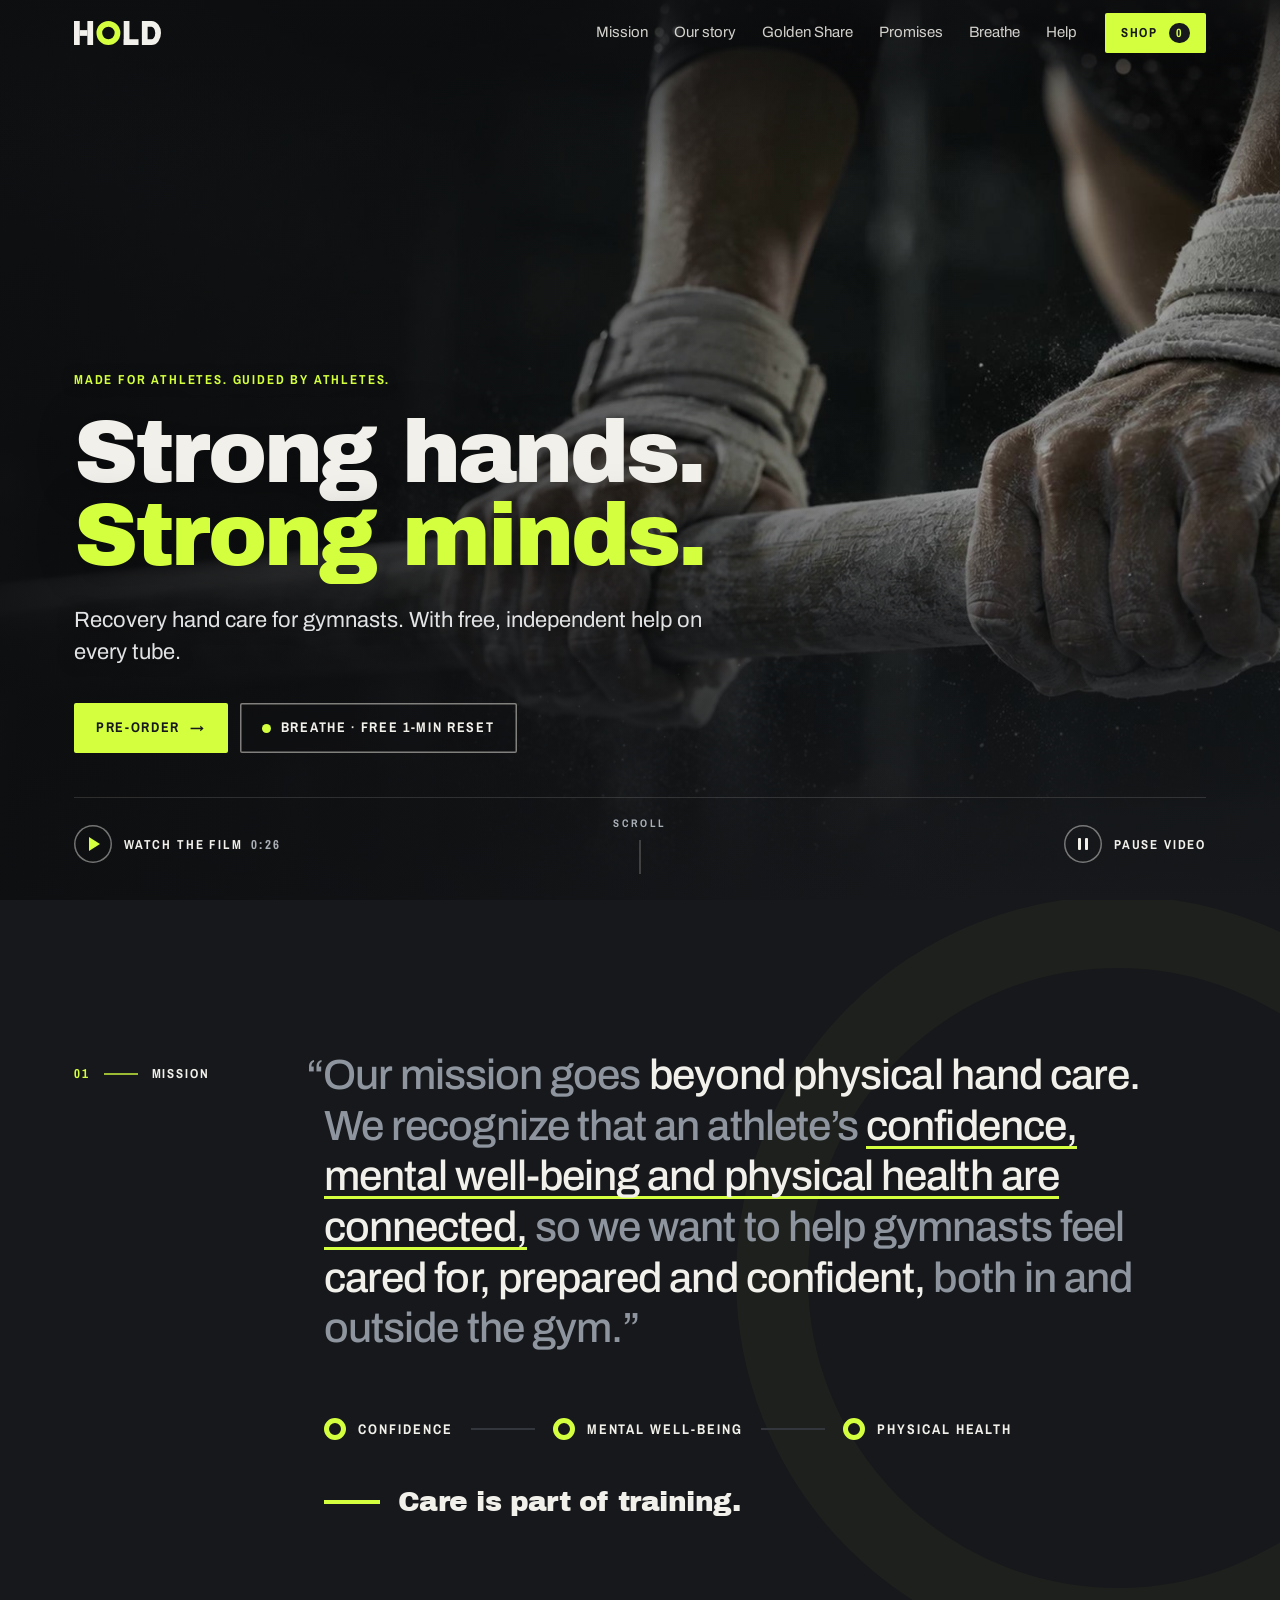
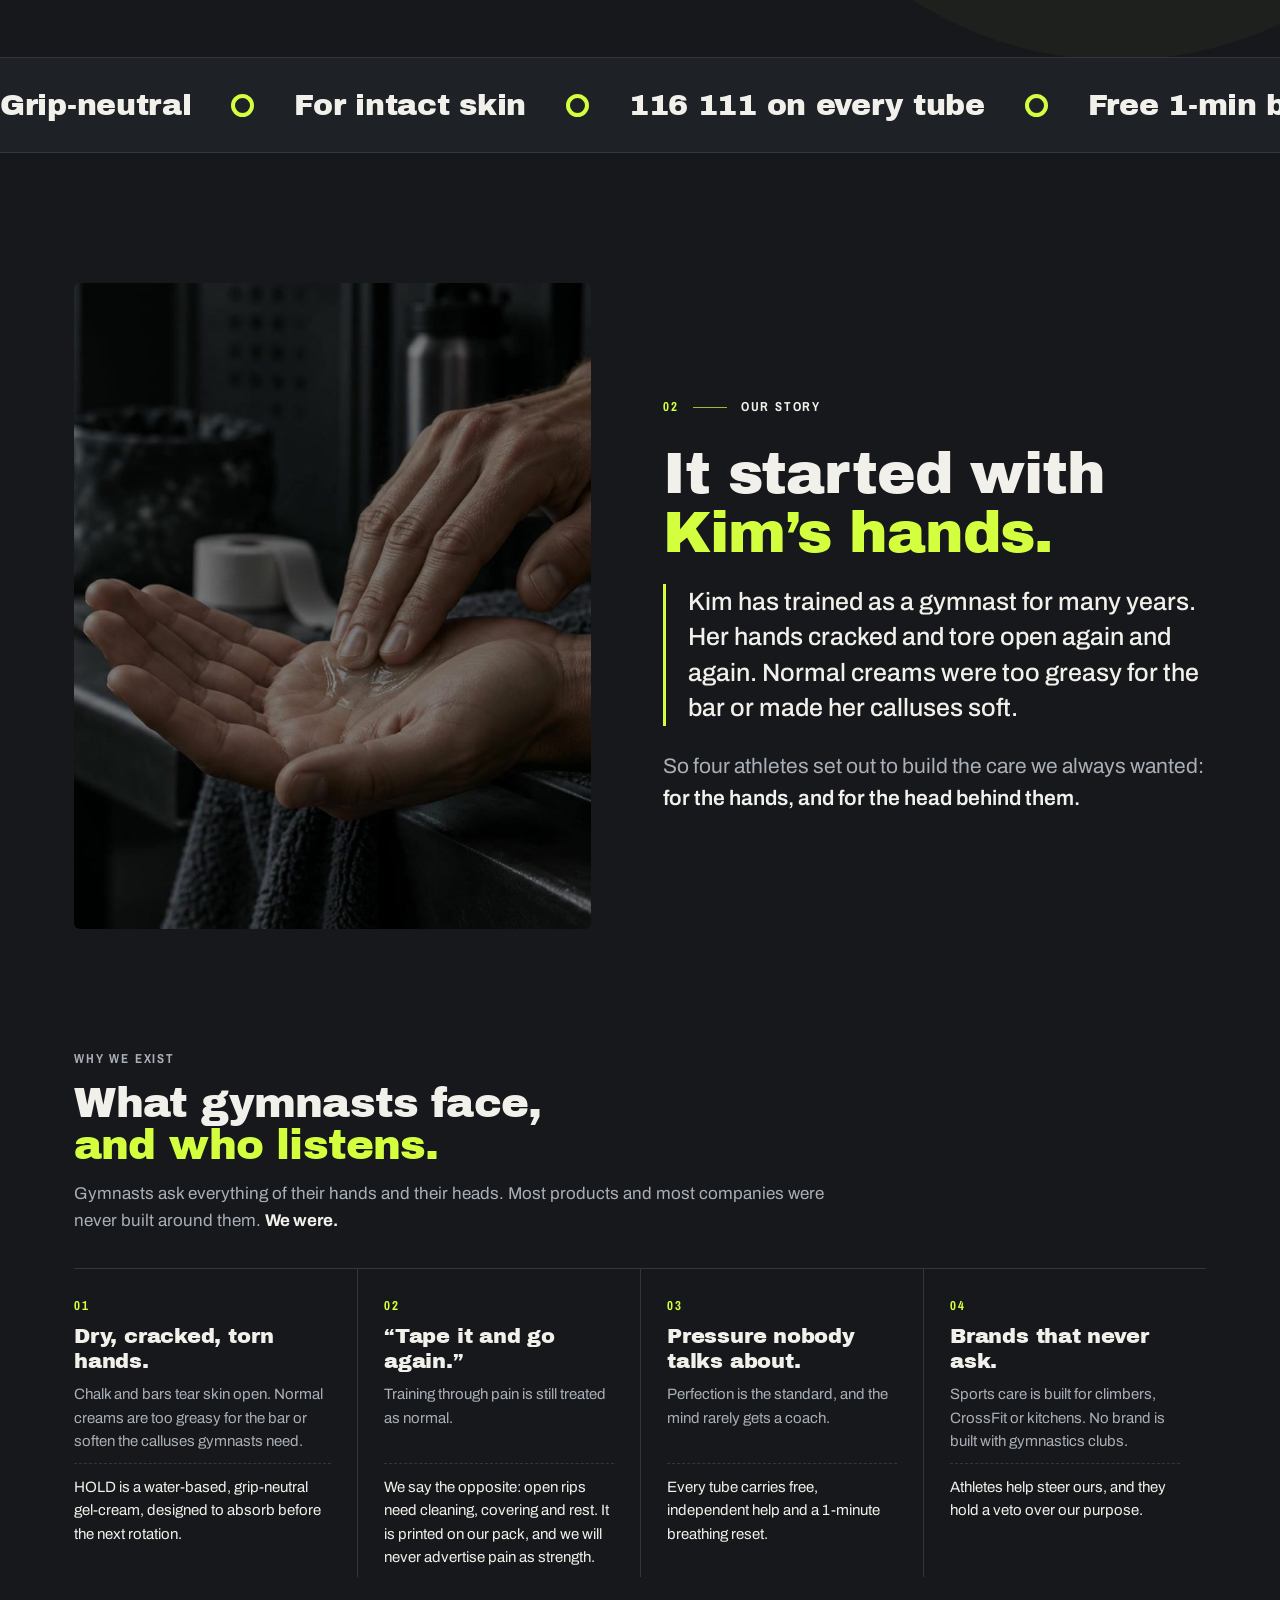
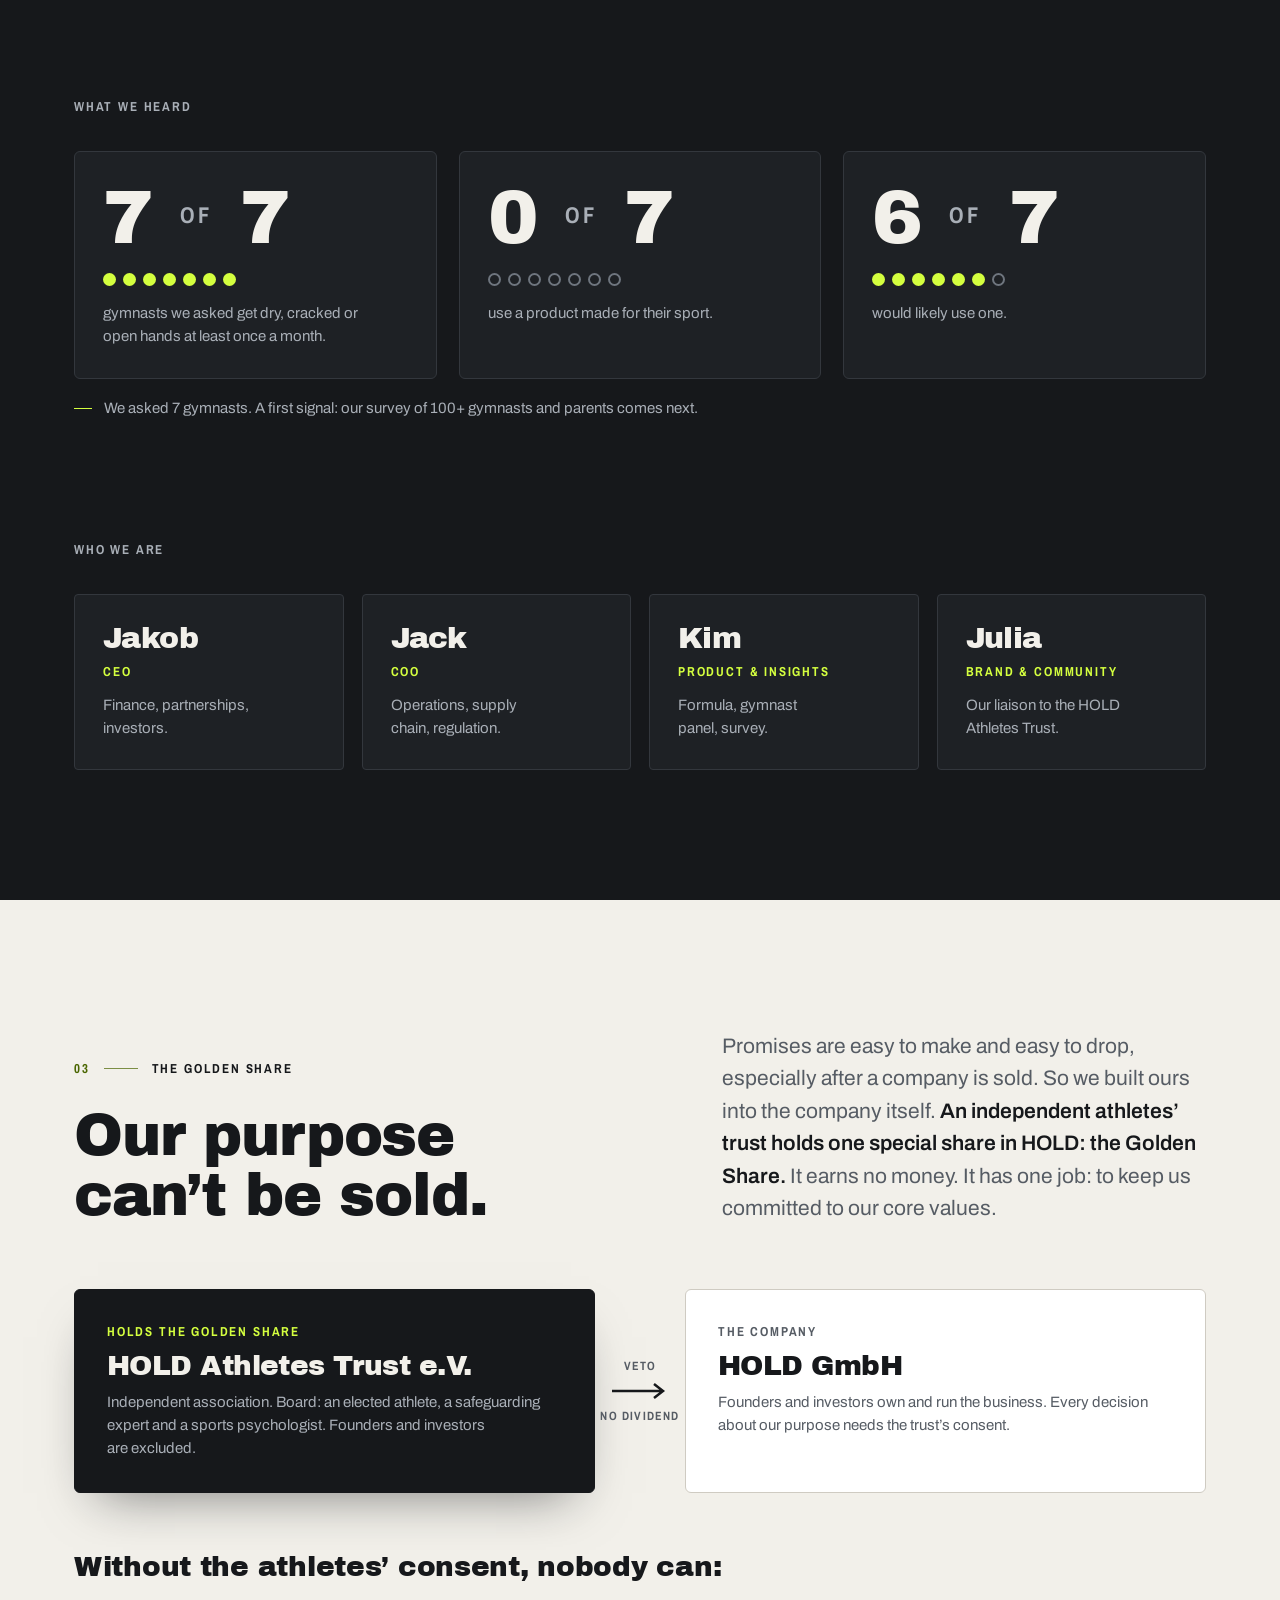
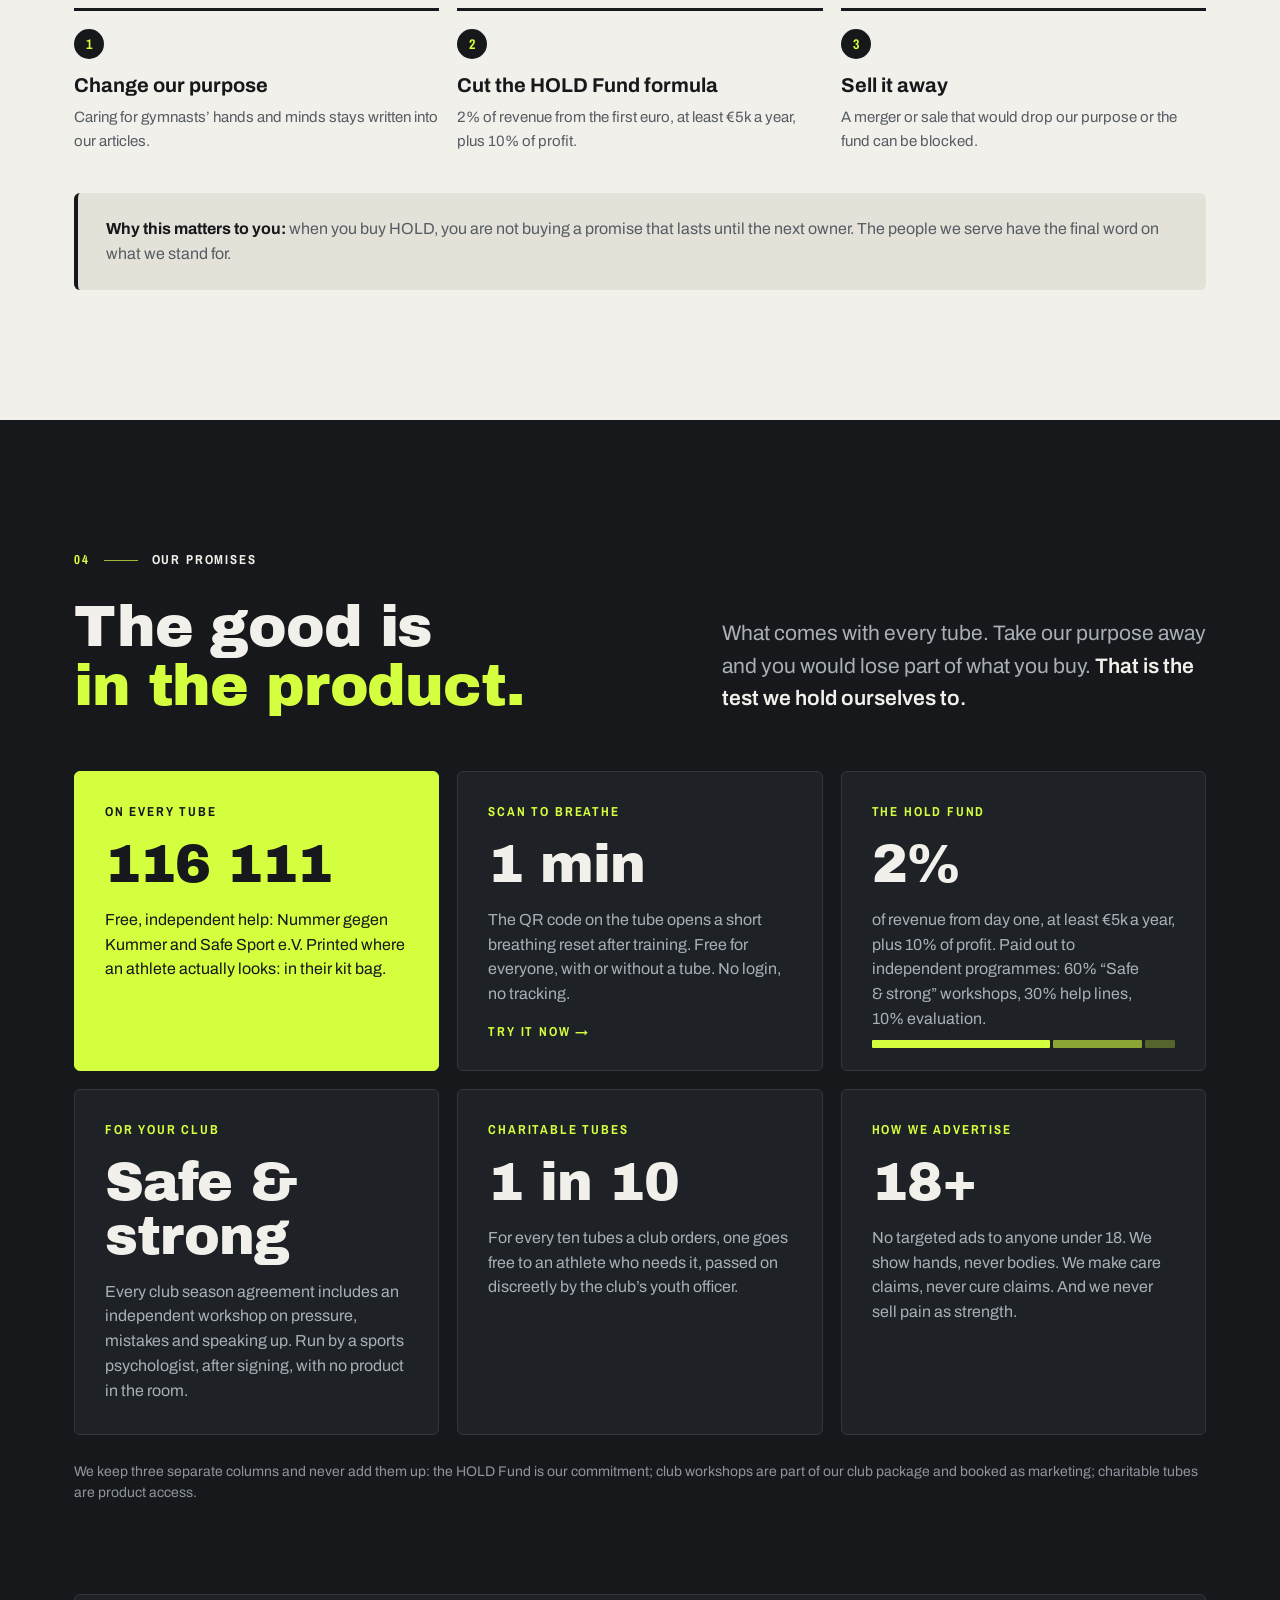
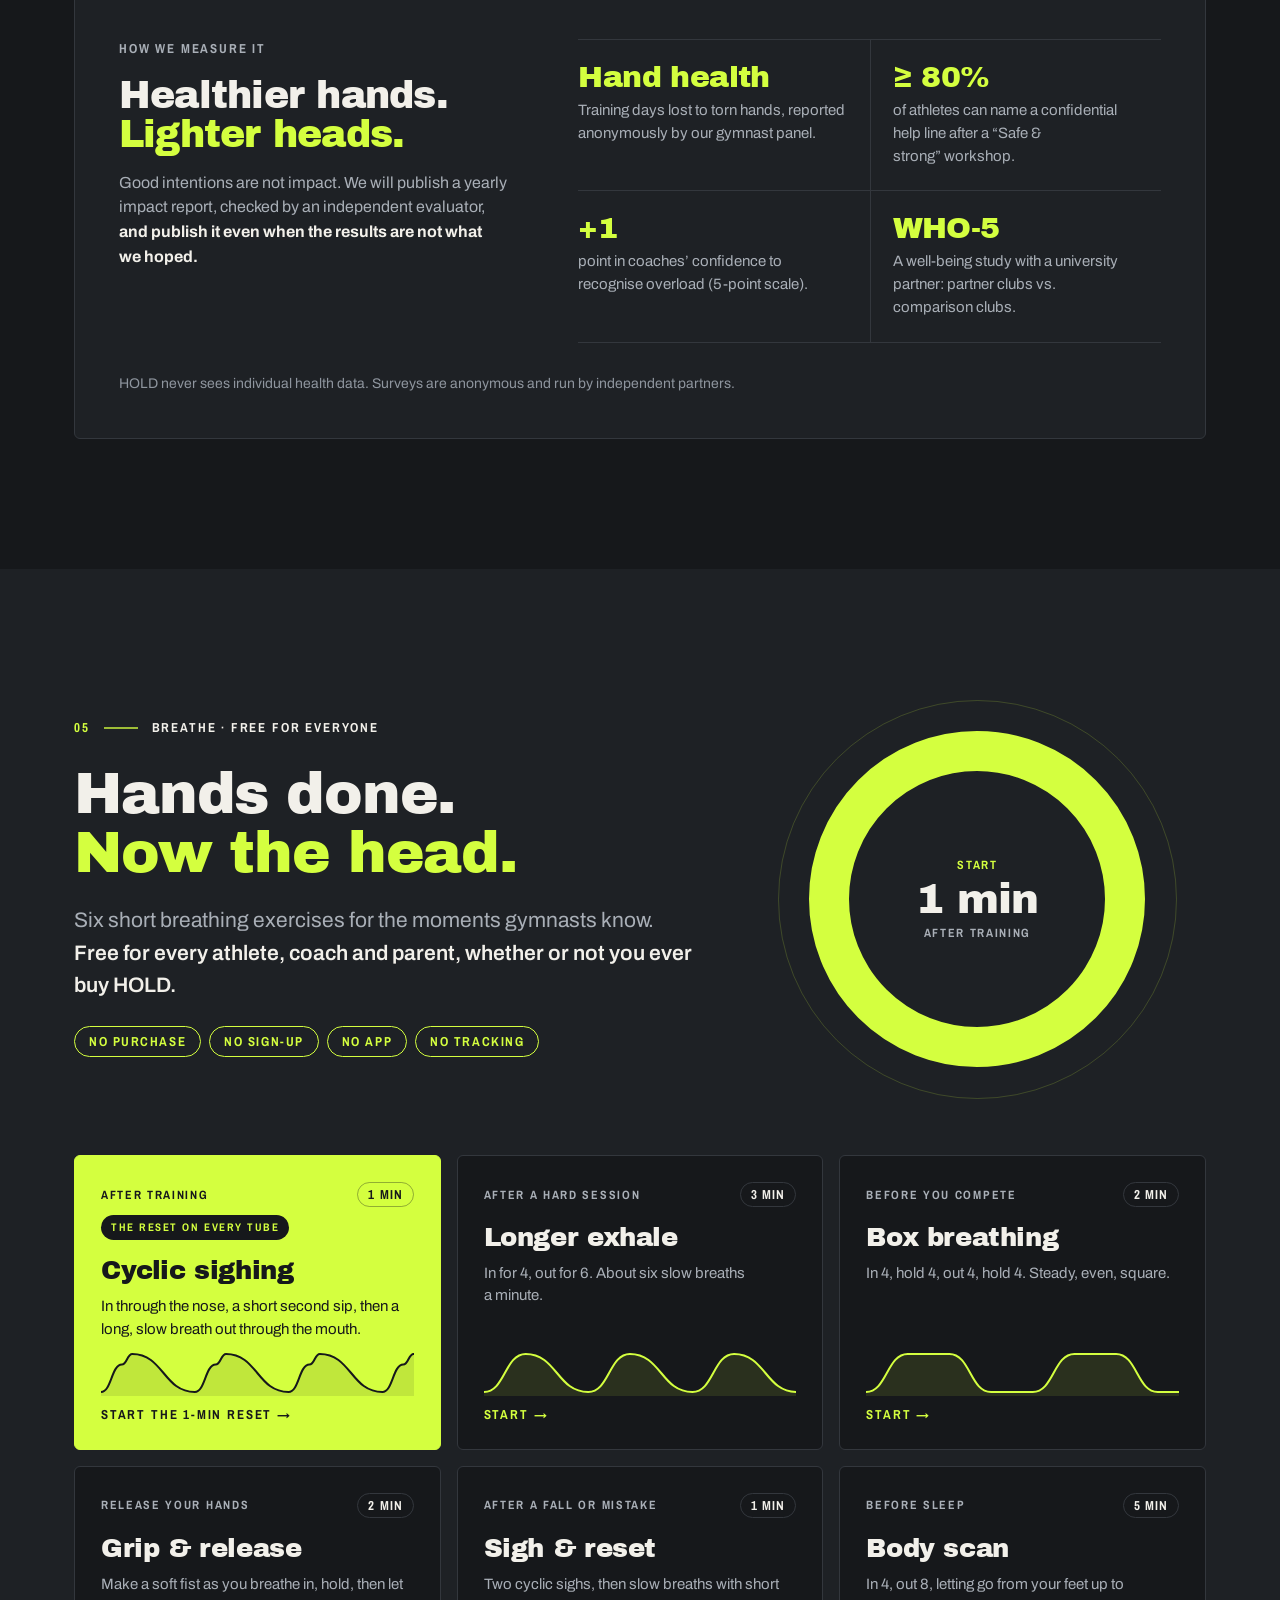
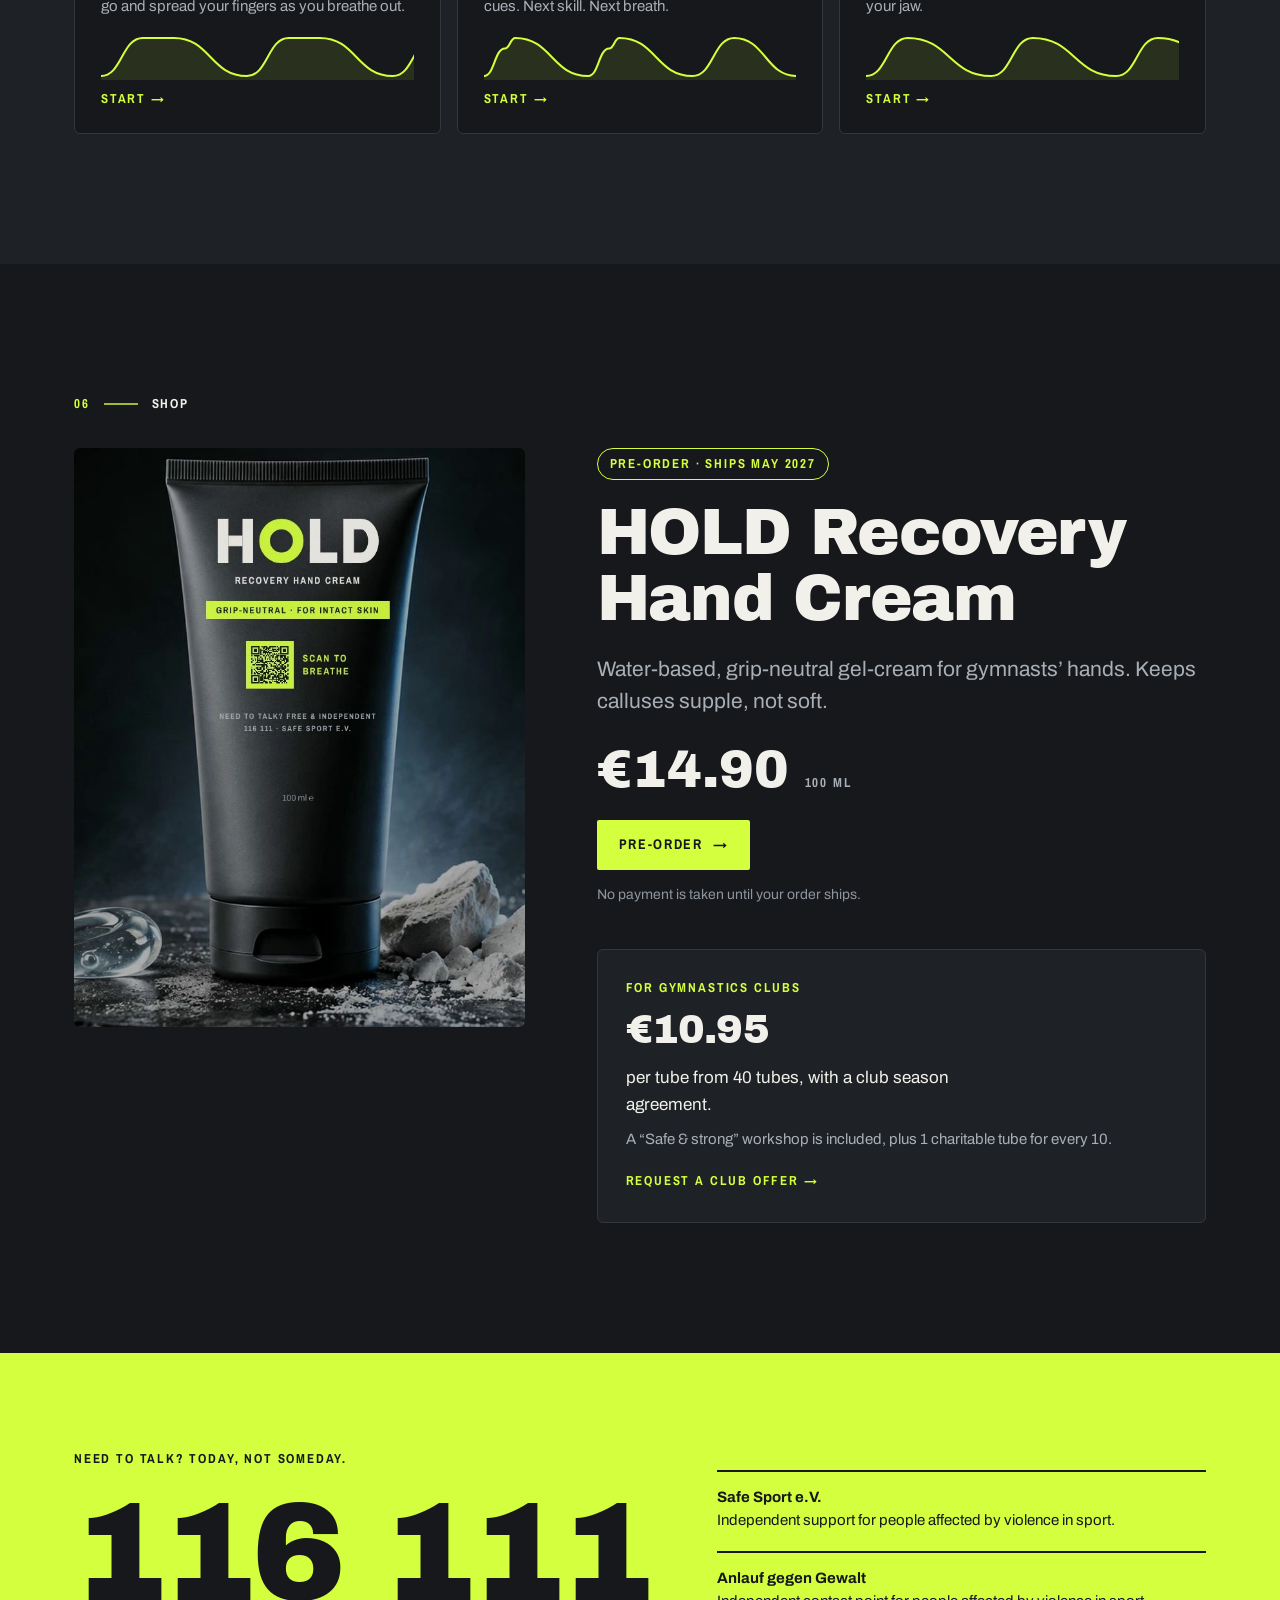
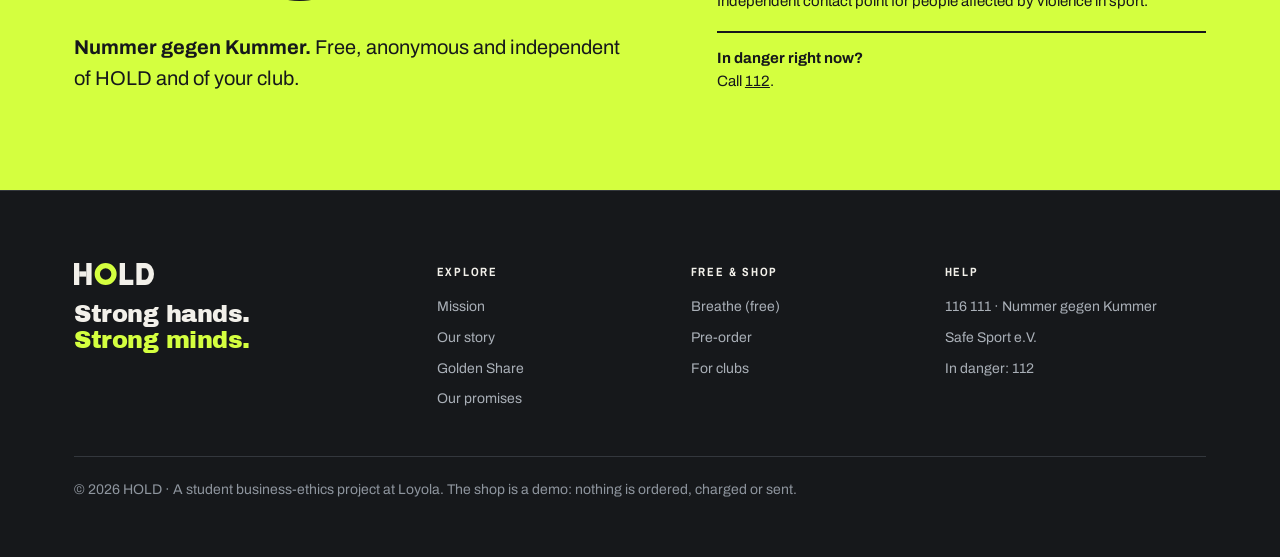
==== commit 7598c7ac: "Redesign landing page with video hero and add six breathing exercises - Hero: clean 16.5 s backgroun" ====
--- a/index.html
+++ b/index.html
@@ -4,14 +4,15 @@
 <meta charset="utf-8">
 <meta name="viewport" content="width=device-width,initial-scale=1,viewport-fit=cover">
 <title>HOLD – Strong hands. Strong minds.</title>
-<meta name="description" content="Recovery hand care for gymnasts, with free, independent help on every tube. Our purpose is protected by an independent athletes' trust.">
+<meta name="description" content="Recovery hand care for gymnasts, with free, independent help on every tube. Our purpose is protected by an independent athletes’ trust.">
 <meta name="theme-color" content="#16181B">
 <link rel="icon" href="assets/logo.svg">
 <meta property="og:title" content="HOLD – Strong hands. Strong minds.">
 <meta property="og:description" content="Care is part of training. Hand care for gymnasts, guided by athletes.">
-<meta property="og:image" content="assets/poster.jpg">
+<meta property="og:image" content="https://jakobbrigola.github.io/hold-website/assets/hero-poster.jpg">
 <link rel="preconnect" href="https://fonts.googleapis.com">
 <link rel="preconnect" href="https://fonts.gstatic.com" crossorigin>
+<link rel="stylesheet" href="https://fonts.googleapis.com/css2?family=Archivo+Black&amp;family=Archivo+Narrow:wght@600;700&amp;family=Archivo:wght@400;500;600;700&amp;display=swap">
 <link rel="stylesheet" href="style.css">
 <script>document.documentElement.classList.add('js');setTimeout(function(){if(!window.HOLD_SITE)document.documentElement.classList.remove('js')},3000)</script>
 </head>
@@ -76,10 +77,10 @@
 <div class="marquee" aria-label="HOLD in short">
   <div class="mq-track">
     <ul class="mq-list">
-      <li>Grip-neutral</li><li>For intact skin</li><li>116 111 on every tube</li><li>Free 1-min breathing reset</li><li>Purpose protected by athletes</li><li>Care claims, never cure claims</li>
+      <li>Grip-neutral</li><li>For intact skin</li><li>116 111 on every tube</li><li>Free 1-min breathing reset</li><li>Purpose protected by an independent trust</li><li>Care claims, never cure claims</li>
     </ul>
     <ul class="mq-list" aria-hidden="true">
-      <li>Grip-neutral</li><li>For intact skin</li><li>116 111 on every tube</li><li>Free 1-min breathing reset</li><li>Purpose protected by athletes</li><li>Care claims, never cure claims</li>
+      <li>Grip-neutral</li><li>For intact skin</li><li>116 111 on every tube</li><li>Free 1-min breathing reset</li><li>Purpose protected by an independent trust</li><li>Care claims, never cure claims</li>
     </ul>
   </div>
 </div>
@@ -106,18 +107,19 @@
       <div class="face4">
         <article class="fc rv"><span class="fn">01</span><h4>Dry, cracked, torn hands.</h4><p>Chalk and bars tear skin open. Normal creams are too greasy for the bar or soften the calluses gymnasts need.</p><p class="ans">HOLD is a water-based, grip-neutral gel-cream, designed to absorb before the next rotation.</p></article>
         <article class="fc rv"><span class="fn">02</span><h4>“Tape it and go again.”</h4><p>Training through pain is still treated as normal.</p><p class="ans">We say the opposite: open rips need cleaning, covering and rest. It is printed on our pack, and we will never advertise pain as strength.</p></article>
-        <article class="fc rv"><span class="fn">03</span><h4>Pressure nobody talks about.</h4><p>Perfection is the standard, and the mind rarely gets a coach.</p><p class="ans">Every tube carries free, independent help and a 1-minute breathing reset.</p></article>
+        <article class="fc rv"><span class="fn">03</span><h4>Pressure nobody talks about.</h4><p>Perfection is the standard, and the mind rarely gets a coach.</p><p class="ans">Every tube carries free, independent help and a <span class="nw">1-minute</span> breathing reset.</p></article>
         <article class="fc rv"><span class="fn">04</span><h4>Brands that never ask.</h4><p>Sports care is built for climbers, CrossFit or kitchens. No brand is built with gymnastics clubs.</p><p class="ans">Athletes help steer ours, and they hold a veto over our purpose.</p></article>
       </div>
     </div>
 
     <div class="block survey">
-      <div class="block-h rv"><span class="n kicker">What we heard</span><p class="muted">A first signal: our survey of 100+ gymnasts and parents comes next.</p></div>
+      <div class="block-h rv"><span class="n kicker">What we heard</span></div>
       <div class="stats3">
         <div class="st rv"><div class="h">7 <small>of</small> 7</div><span class="dots" data-of="7" data-n="7" aria-hidden="true"></span><p>gymnasts we asked get dry, cracked or open hands at least once a month.</p></div>
         <div class="st rv"><div class="h">0 <small>of</small> 7</div><span class="dots" data-of="7" data-n="0" aria-hidden="true"></span><p>use a product made for their sport.</p></div>
         <div class="st rv"><div class="h">6 <small>of</small> 7</div><span class="dots" data-of="7" data-n="6" aria-hidden="true"></span><p>would likely use one.</p></div>
       </div>
+      <p class="survey-note rv">We asked 7 gymnasts. A first signal: our survey of 100+ gymnasts and parents comes next.</p>
     </div>
 
     <div class="block">
@@ -235,7 +237,7 @@
         <span class="ex-d">Make a soft fist as you breathe in, hold, then let go and spread your fingers as you breathe out.</span>
         <span class="ex-w"></span><span class="ex-go">Start <span aria-hidden="true">→</span></span>
       </a>
-      <a class="ex rv" href="breathe.html?x=mistake" data-wave="i2 i1 o6 i2 i1 o6 i4 o6">
+      <a class="ex rv" href="breathe.html?x=mistake" data-wave="i2 i1 o7 i2 i1 o7 i4 o6">
         <span class="ex-top"><span class="n">After a fall or mistake</span><span class="ex-len">1 min</span></span>
         <b class="ex-t">Sigh &amp; reset</b>
         <span class="ex-d">Two cyclic sighs, then slow breaths with short cues. Next skill. Next breath.</span>
@@ -299,13 +301,13 @@
   <nav class="f-col" aria-label="Footer"><span class="n">Explore</span><a href="#mission">Mission</a><a href="#story">Our story</a><a href="#golden-share">Golden Share</a><a href="#promises">Our promises</a></nav>
   <div class="f-col"><span class="n">Free &amp; shop</span><a href="breathe.html">Breathe (free)</a><a href="shop.html">Pre-order</a><a href="shop.html#clubs">For clubs</a></div>
   <div class="f-col"><span class="n">Help</span><a href="tel:116111">116 111 · Nummer gegen Kummer</a><span>Safe Sport e.V.</span><a href="tel:112">In danger: 112</a></div>
-  <p class="f-fine">© 2026 HOLD</p>
+  <p class="f-fine">© 2026 HOLD · A student business-ethics project at Loyola. The shop is a demo: nothing is ordered, charged or sent.</p>
 </div></footer>
 
 <dialog class="filmdlg" id="filmdlg" aria-label="The HOLD film">
   <div class="fd-in">
     <button class="fd-x" type="button" data-film-close aria-label="Close film">×</button>
-    <video id="filmvid" controls playsinline preload="none" data-poster="assets/poster.jpg" data-src="assets/hold.mp4"></video>
+    <video id="filmvid" controls playsinline preload="none" data-poster="assets/poster.jpg" data-src="assets/hold.mp4" data-webm="assets/hold.webm"></video>
   </div>
 </dialog>
 
--- a/style.css
+++ b/style.css
@@ -1,4 +1,4 @@
-@import url('https://fonts.googleapis.com/css2?family=Archivo+Black&family=Archivo+Narrow:wght@600;700&family=Archivo:wght@400;500;600;700&display=swap');
+/* Fonts (Archivo Black, Archivo, Archivo Narrow) are linked from each page's <head>, so they load in parallel with this file. */
 :root{--ink:#16181B;--raised:#1E2125;--raised2:#262A2F;--rule:#33373D;--chalk:#F2F0EA;--dust:#A9AFB7;--dim:#8E959E;--steel:#6E757E;--lime:#D4FF3F;--limeink:#4A6600;--paper:#F2F0EA;--praised:#E4E1D9;--slate:#565C64;--max:1180px;--navh:66px;--ease:cubic-bezier(.2,.7,.2,1)}
 *{box-sizing:border-box;margin:0;padding:0}
 html{scroll-behavior:smooth;-webkit-text-size-adjust:100%;scroll-padding-top:calc(var(--navh) + 8px)}
@@ -11,6 +11,7 @@
 .skip{position:fixed;left:12px;top:-80px;z-index:300;background:var(--lime);color:var(--ink);padding:10px 16px;border-radius:2px;font-weight:700;text-decoration:none}
 .skip:focus{top:12px}
 .sr{position:absolute;width:1px;height:1px;overflow:hidden;clip:rect(0 0 0 0);white-space:nowrap}
+.nw{white-space:nowrap}
 .h{font-family:'Archivo Black',sans-serif;font-weight:400;letter-spacing:-.02em;line-height:1.02}
 .n{font-family:'Archivo Narrow',sans-serif;font-weight:700;text-transform:uppercase;letter-spacing:.14em;font-size:13px}
 .lime{color:var(--lime)}
@@ -28,6 +29,7 @@
 p.lead{font-size:clamp(18px,2vw,21px);color:var(--dust);max-width:720px}
 p.lead b{color:var(--chalk);font-weight:600}
 .muted{color:var(--dust)}
+p,.ex-d,.b-card-line,.b-feat-line,.b-safe{text-wrap:pretty}
 /* ---------- nav (shared) ---------- */
 .nav{position:sticky;top:0;z-index:50;background:rgba(22,24,27,.88);backdrop-filter:blur(12px);-webkit-backdrop-filter:blur(12px);border-bottom:1px solid var(--rule);transition:background-color .35s,border-color .35s}
 .nav .wrap{display:flex;align-items:center;gap:28px;height:var(--navh)}
@@ -50,8 +52,8 @@
 /* transparent over the hero, solid on scroll (home) */
 .nav.over{position:fixed;left:0;right:0;background:transparent;border-bottom-color:transparent;backdrop-filter:none;-webkit-backdrop-filter:none}
 .nav.over.solid,.nav.over.open{background:rgba(22,24,27,.9);border-bottom-color:var(--rule);backdrop-filter:blur(12px);-webkit-backdrop-filter:blur(12px)}
-.nav.over:not(.solid) nav a{color:rgba(242,240,234,.86)}
-.nav.over:not(.solid) nav a:hover{color:var(--chalk)}
+.nav.over:not(.solid):not(.open) nav a{color:rgba(242,240,234,.86)}
+.nav.over:not(.solid):not(.open) nav a:hover{color:var(--chalk)}
 /* buttons */
 .btn{display:inline-flex;align-items:center;gap:10px;background:var(--lime);color:var(--ink);text-decoration:none;font-family:'Archivo Narrow';font-weight:700;letter-spacing:.12em;text-transform:uppercase;font-size:14px;padding:14px 22px;border:0;cursor:pointer;border-radius:2px;transition:background-color .2s,box-shadow .2s,transform .2s}
 .btn:hover{background:#E1FF73}
@@ -121,6 +123,14 @@
   .hero h1{font-size:clamp(40px,min(7vw,15vh,calc(.704vw + 79.7px)),100px)}
   .hero-video{object-position:25% 50%}
 }
+/* short landscape windows (a 1280x720 projector or 1366x768 laptop with browser bars; full-screen 1280x720 keeps the default layout): keep the whole hero, film button included, on the first screen */
+@media(orientation:landscape) and (min-width:700px) and (max-height:719px){
+  .hero-in{padding-top:calc(var(--navh) + 24px);padding-bottom:28px}
+  .hero-k{margin-bottom:14px}
+  .hero h1{font-size:clamp(40px,min(7vw,13vh,calc(.704vw + 79.7px)),100px);margin-bottom:20px}
+  .hero .ctas{margin-top:24px}
+  .hero-bar{padding-top:12px;padding-bottom:16px}
+}
 .hero-sub{font-size:clamp(18px,1.8vw,22px);line-height:1.45;color:#E2E3E4;max-width:30em;text-shadow:0 1px 16px rgba(0,0,0,.6)}
 .hero .ctas{display:flex;gap:12px;flex-wrap:wrap;margin-top:34px}
 .btn.glass{background:rgba(16,17,20,.38);backdrop-filter:blur(10px);-webkit-backdrop-filter:blur(10px);box-shadow:inset 0 0 0 1.5px rgba(242,240,234,.5)}
@@ -163,11 +173,11 @@
 .msn .wrap{position:relative}
 .mgrid{display:grid;grid-template-columns:210px 1fr;gap:40px}
 .mside{padding-top:14px}
-.statement{font-size:clamp(26px,3.3vw,47px);line-height:1.2;letter-spacing:-.022em;font-weight:500;color:var(--dim);max-width:24em;text-wrap:pretty}
+.statement{font-size:clamp(26px,3.3vw,47px);line-height:1.2;letter-spacing:-.022em;font-weight:500;color:var(--dim);max-width:24em;text-wrap:pretty;text-indent:-.42em}
 .statement em{font-style:normal;color:var(--chalk)}
 .statement em.key{background:linear-gradient(var(--lime),var(--lime)) 0 100%/0% 3px no-repeat;-webkit-box-decoration-break:clone;box-decoration-break:clone;transition:background-size 1.4s var(--ease) .5s}
 .statement.in em.key,html:not(.js) .statement em.key{background-size:100% 3px}
-.trio{list-style:none;display:flex;align-items:center;flex-wrap:wrap;row-gap:14px;margin-top:64px}
+.trio{list-style:none;display:flex;align-items:center;flex-wrap:wrap;row-gap:14px;column-gap:18px;margin-top:64px}
 .trio li{display:flex;align-items:center;gap:12px;font:700 14px 'Archivo Narrow';letter-spacing:.14em;text-transform:uppercase;color:var(--chalk)}
 .trio li+li::before{content:'';width:clamp(20px,5vw,72px);height:1.5px;background:var(--rule);margin-right:6px}
 .trio .ring{width:22px;height:22px;border-radius:50%;border:5px solid var(--lime);flex-shrink:0}
@@ -205,16 +215,17 @@
 .fc h4{font-family:'Archivo Black';font-weight:400;font-size:21px;line-height:1.18;letter-spacing:-.01em}
 .fc p{color:var(--dust);font-size:15px}
 .fc .ans{color:var(--chalk);padding-top:12px;margin-top:auto;border-top:1px dashed var(--rule)}
+@supports (grid-template-rows:subgrid){.fc{display:grid;grid-row:span 4;grid-template-rows:subgrid;row-gap:10px;align-content:start}.fc .ans{margin-top:0}}
 @media(max-width:1020px){.face4{grid-template-columns:1fr 1fr}.fc:nth-child(3){padding-left:0;border-left:0}.fc:nth-child(n+3){border-top:1px solid var(--rule);margin-top:20px}}
 @media(max-width:600px){.face4{grid-template-columns:1fr}.fc,.fc+.fc{padding:24px 0;border-left:0}.fc+.fc{border-top:1px solid var(--rule);margin-top:0}}
-.survey .block-h{display:flex;align-items:baseline;justify-content:space-between;gap:20px;flex-wrap:wrap;max-width:none}
-.survey .block-h p{font-size:15px;max-width:420px}
+.survey-note{display:flex;align-items:baseline;gap:12px;margin-top:18px;color:var(--dust);font-size:15px;max-width:640px}
+.survey-note::before{content:'';flex:0 0 18px;height:1.5px;background:var(--lime);transform:translateY(-4px)}
 .stats3{display:grid;grid-template-columns:repeat(3,1fr);gap:22px}
 .st{background:var(--raised);border:1px solid var(--rule);border-radius:6px;padding:30px 28px}
 .st .h{font-size:clamp(52px,6vw,76px);line-height:.95;color:var(--chalk)}
 .st .h small{font-family:'Archivo Narrow';font-weight:700;font-size:.3em;letter-spacing:.14em;text-transform:uppercase;color:var(--dust);vertical-align:.9em;margin:0 4px}
 .dots{display:flex;gap:7px;margin:18px 0 16px}
-.dots i{width:13px;height:13px;border-radius:50%;box-shadow:inset 0 0 0 2px var(--rule)}
+.dots i{width:13px;height:13px;border-radius:50%;box-shadow:inset 0 0 0 2px var(--steel)}
 .dots i.f{background:var(--lime);box-shadow:none}
 .st p{color:var(--dust);font-size:15px;max-width:260px}
 @media(max-width:860px){.stats3{grid-template-columns:1fr;gap:12px}.st{display:grid;grid-template-columns:auto 1fr;column-gap:22px;align-items:center;padding:22px}.st .h{grid-row:span 2;font-size:52px}.dots{margin:0 0 8px;gap:5px}.dots i{width:11px;height:11px}.st p{font-size:14px}}
@@ -330,10 +341,11 @@
   .js .ex6 .ex.rv{opacity:1;transform:none}
   .swipe{display:flex}
   .br-top{margin-bottom:36px}
+  .orbwrap{display:none} /* the lime reset card right below starts the same 1-min reset */
 }
 /* 06 · shop teaser */
 .shop{padding:130px 0}
-.shop-grid{display:grid;grid-template-columns:.85fr 1.15fr;gap:72px;align-items:center}
+.shop-grid{display:grid;grid-template-columns:.85fr 1.15fr;gap:72px;align-items:start}
 .tube{border-radius:6px;overflow:hidden;aspect-ratio:7/9;background:#0c0d0f}
 .tube img{width:100%;height:100%;object-fit:cover}
 .shop .kicker.sec{margin-bottom:34px}
@@ -376,6 +388,7 @@
 .f-col .n{color:var(--chalk);font-size:12px;margin-bottom:6px}
 .f-col a{text-decoration:none}
 .f-col a:hover{color:var(--chalk);text-decoration:underline}
+.f-col span:not(.n){color:var(--dust)}
 .f-fine{grid-column:1/-1;border-top:1px solid var(--rule);padding-top:22px;margin-top:10px;color:var(--dim)}
 @media(max-width:860px){.foot .wrap{grid-template-columns:1fr 1fr}.f-brand{grid-column:1/-1}}
 /* film dialog */
@@ -387,6 +400,7 @@
 .filmdlg video{width:100%;aspect-ratio:16/9;background:#000;border-radius:6px;max-height:calc(100vh - 100px);max-height:calc(100svh - 100px)}
 .fd-x{position:absolute;top:0;right:0;width:44px;height:44px;border-radius:50%;background:rgba(242,240,234,.08);color:var(--chalk);border:1.5px solid rgba(242,240,234,.4);font-size:26px;line-height:1;cursor:pointer}
 .fd-x:hover{border-color:var(--chalk)}
+.fd-fail{display:grid;place-items:center;aspect-ratio:16/9;width:100%;background:#000;border-radius:6px;color:var(--lime);font:700 15px 'Archivo Narrow',sans-serif;letter-spacing:.12em;text-transform:uppercase;text-underline-offset:5px}
 /* reveal on scroll */
 .js .rv{opacity:0;transform:translateY(26px);transition:opacity .9s var(--ease),transform .9s var(--ease)}
 .js .rv.in{opacity:1;transform:none}
@@ -425,8 +439,8 @@
 .acc p{color:var(--dust);margin-top:10px;font-size:16px}
 .club{background:var(--raised);border-top:1px solid var(--rule);border-bottom:1px solid var(--rule)}
 /* drawer & modal */
-.drawer{position:fixed;top:0;right:0;height:100%;width:min(420px,100%);background:var(--raised);z-index:100;transform:translateX(100%);transition:transform .3s;display:flex;flex-direction:column;border-left:1px solid var(--rule)}
-.drawer.open{transform:none}
+.drawer{position:fixed;top:0;right:0;height:100%;width:min(420px,100%);background:var(--raised);z-index:100;transform:translateX(100%);visibility:hidden;transition:transform .3s,visibility 0s .3s;display:flex;flex-direction:column;border-left:1px solid var(--rule)}
+.drawer.open{transform:none;visibility:visible;transition:transform .3s}
 .drawer header{display:flex;justify-content:space-between;align-items:center;padding:22px 24px;border-bottom:1px solid var(--rule)}
 .drawer .items{flex:1;overflow:auto;padding:10px 24px}
 .drawer .it{display:grid;grid-template-columns:64px 1fr auto;gap:14px;padding:14px 0;border-bottom:1px solid var(--rule);align-items:center}
@@ -439,8 +453,9 @@
 .x{background:none;border:0;color:var(--chalk);font-size:26px;cursor:pointer;line-height:1}
 .scrim{position:fixed;inset:0;background:rgba(0,0,0,.6);z-index:90;opacity:0;pointer-events:none;transition:opacity .3s}
 .scrim.on{opacity:1;pointer-events:auto}
-.modal{position:fixed;left:50%;top:50%;transform:translate(-50%,-50%) scale(.98);width:min(560px,calc(100% - 28px));max-height:calc(100% - 40px);overflow:auto;background:var(--raised);z-index:110;border-radius:6px;border:1px solid var(--rule);padding:30px;opacity:0;pointer-events:none;transition:.25s}
-.modal.on{opacity:1;pointer-events:auto;transform:translate(-50%,-50%)}
+.modal{position:fixed;left:50%;top:50%;transform:translate(-50%,-50%) scale(.98);width:min(560px,calc(100% - 28px));max-height:calc(100% - 40px);overflow:auto;background:var(--raised);z-index:110;border-radius:6px;border:1px solid var(--rule);padding:30px;opacity:0;pointer-events:none;visibility:hidden;transition:opacity .25s,transform .25s,visibility 0s .25s}
+.modal.on{opacity:1;pointer-events:auto;visibility:visible;transform:translate(-50%,-50%);transition:opacity .25s,transform .25s}
+.demo-note{font-size:14px;color:var(--chalk);background:var(--ink);border-left:3px solid var(--lime);padding:10px 14px;border-radius:2px;margin-top:12px}
 .modal h3.h{font-size:28px;margin-bottom:6px}
 .field{display:block;margin-top:14px}
 .field span{display:block;font-size:13px;color:var(--dust);margin-bottom:6px}
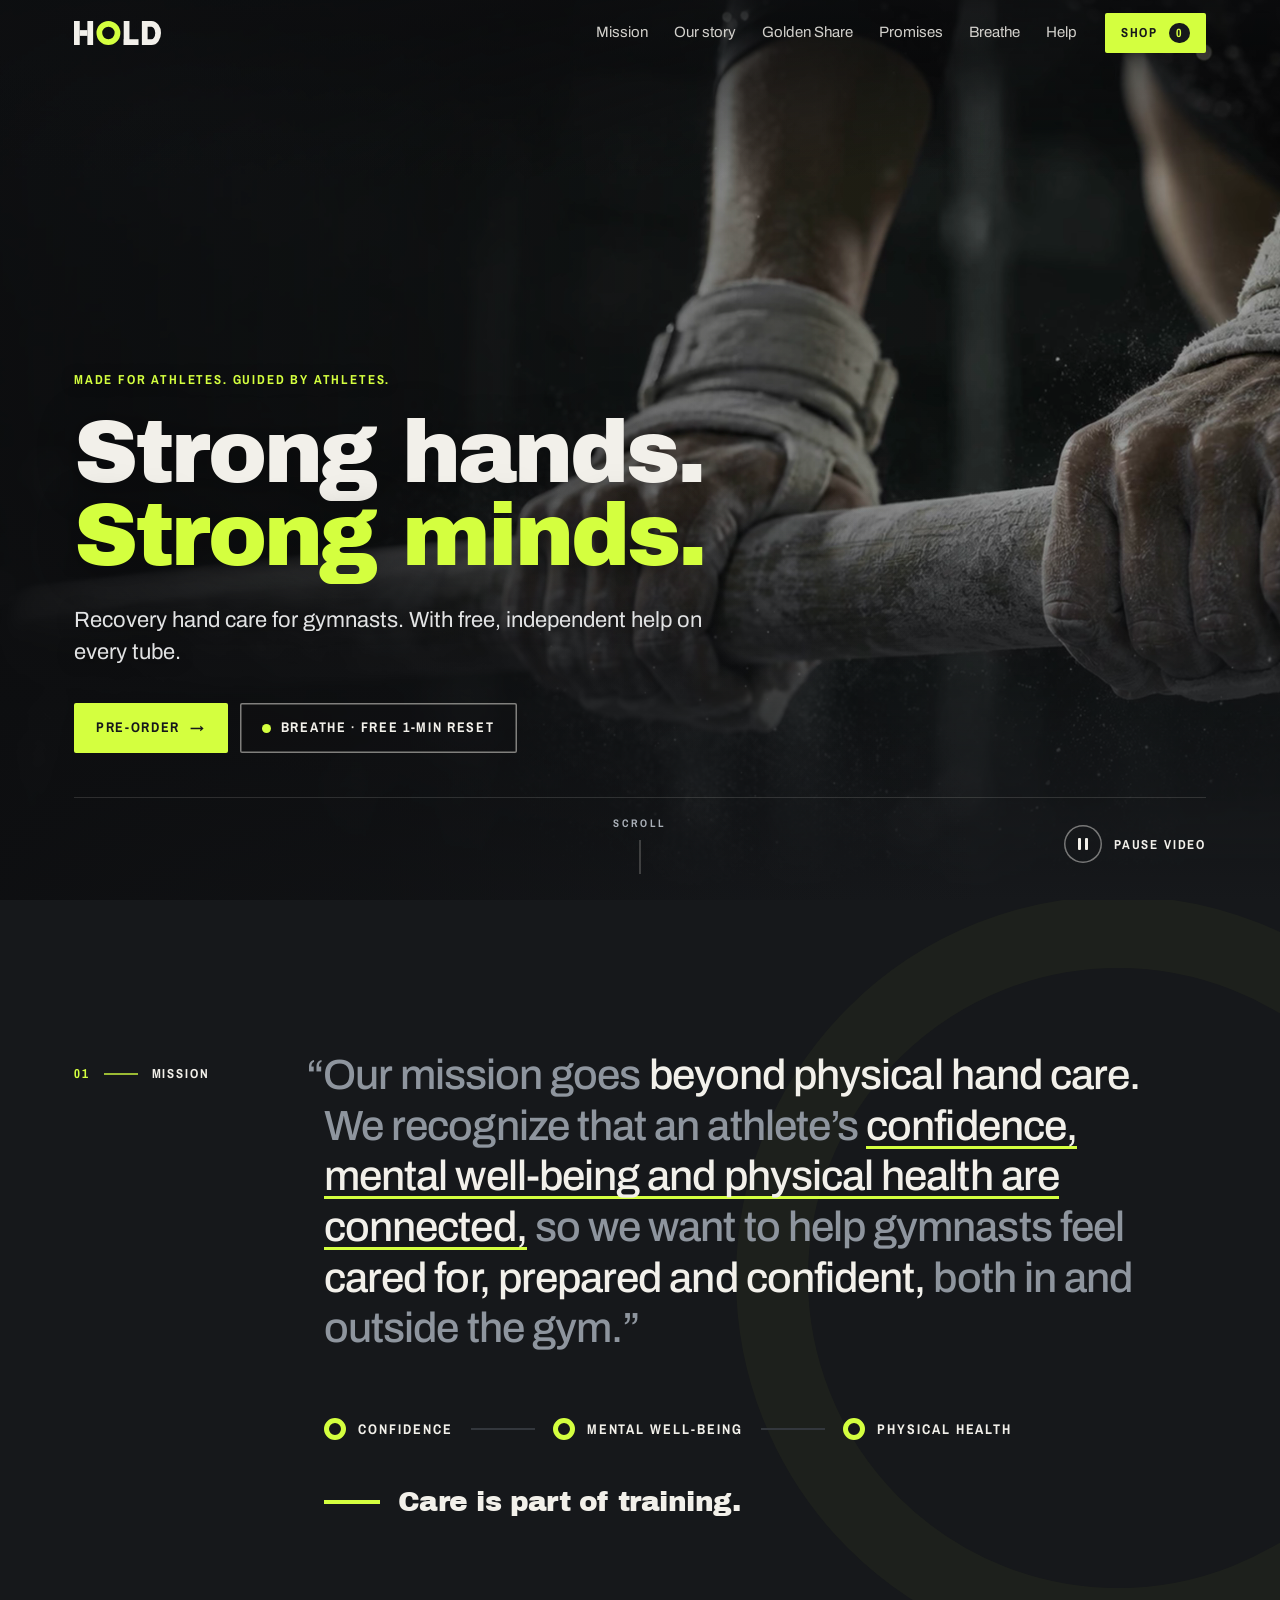
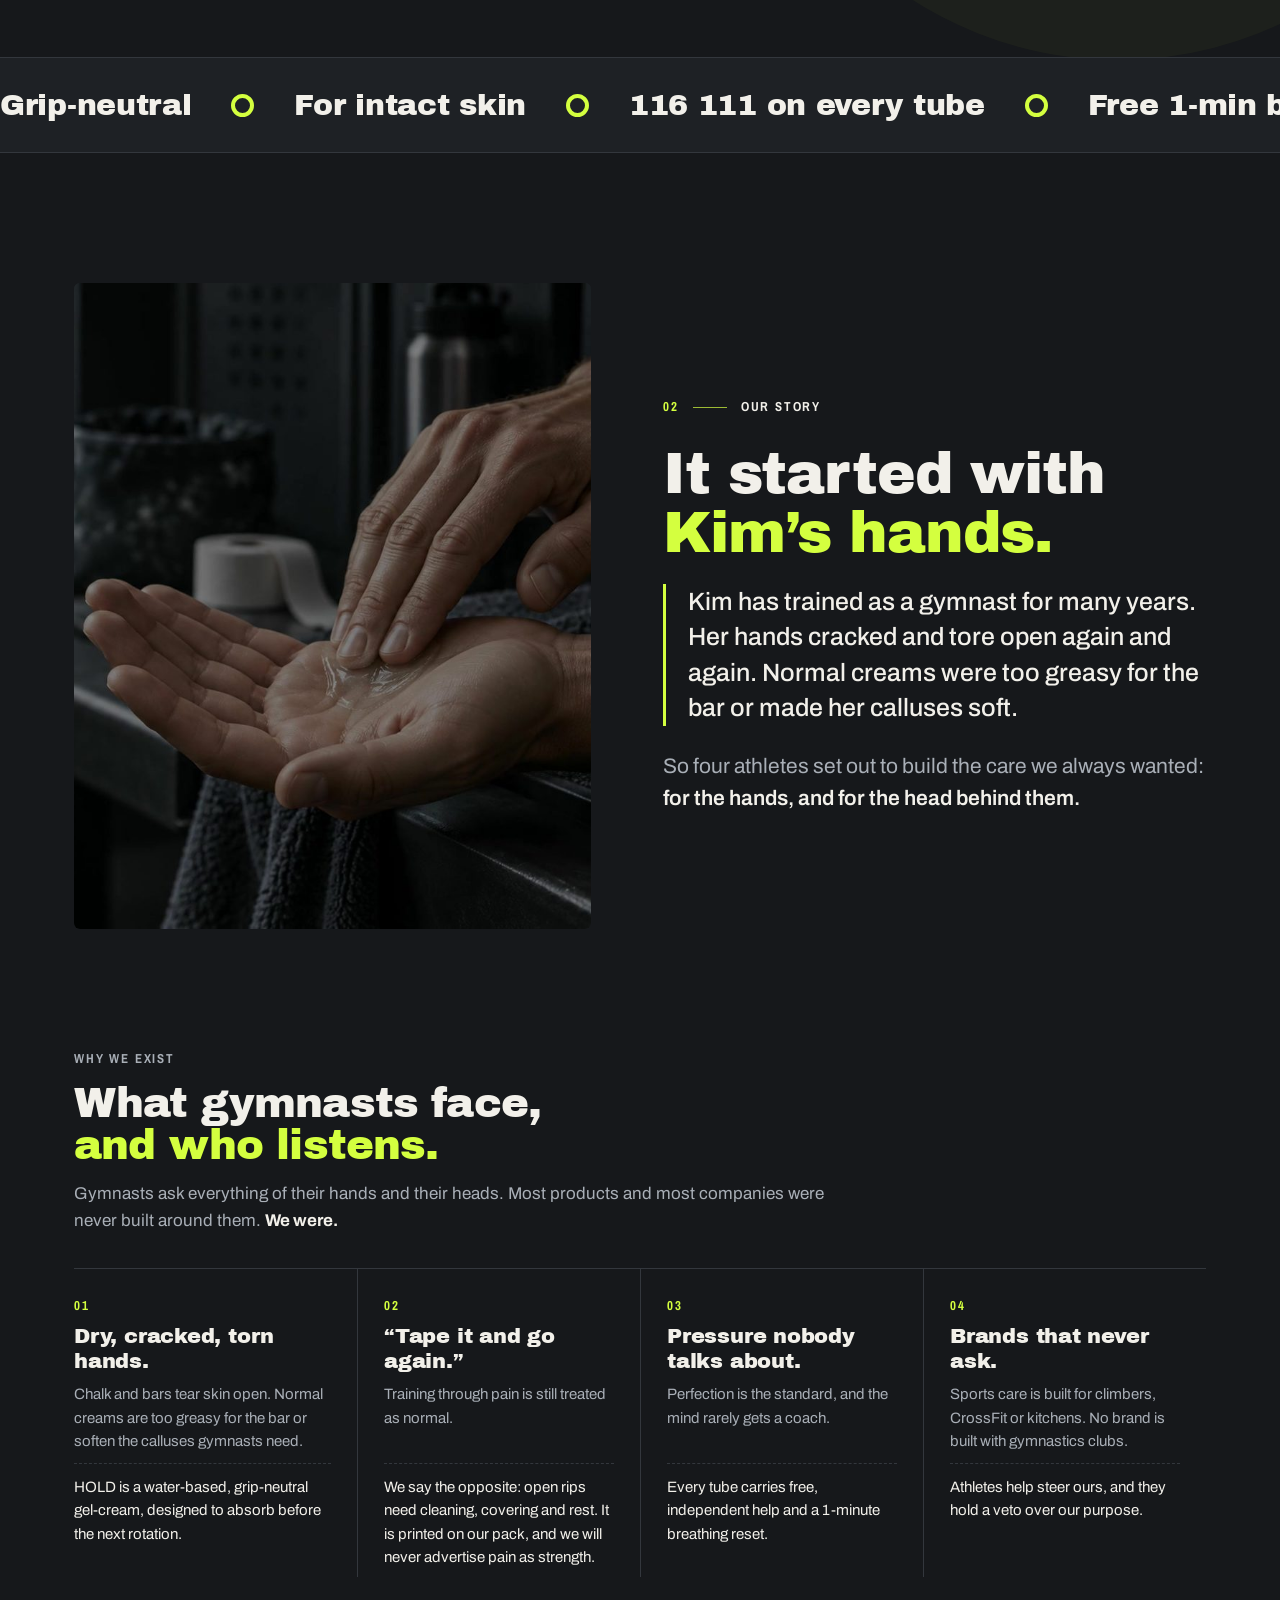
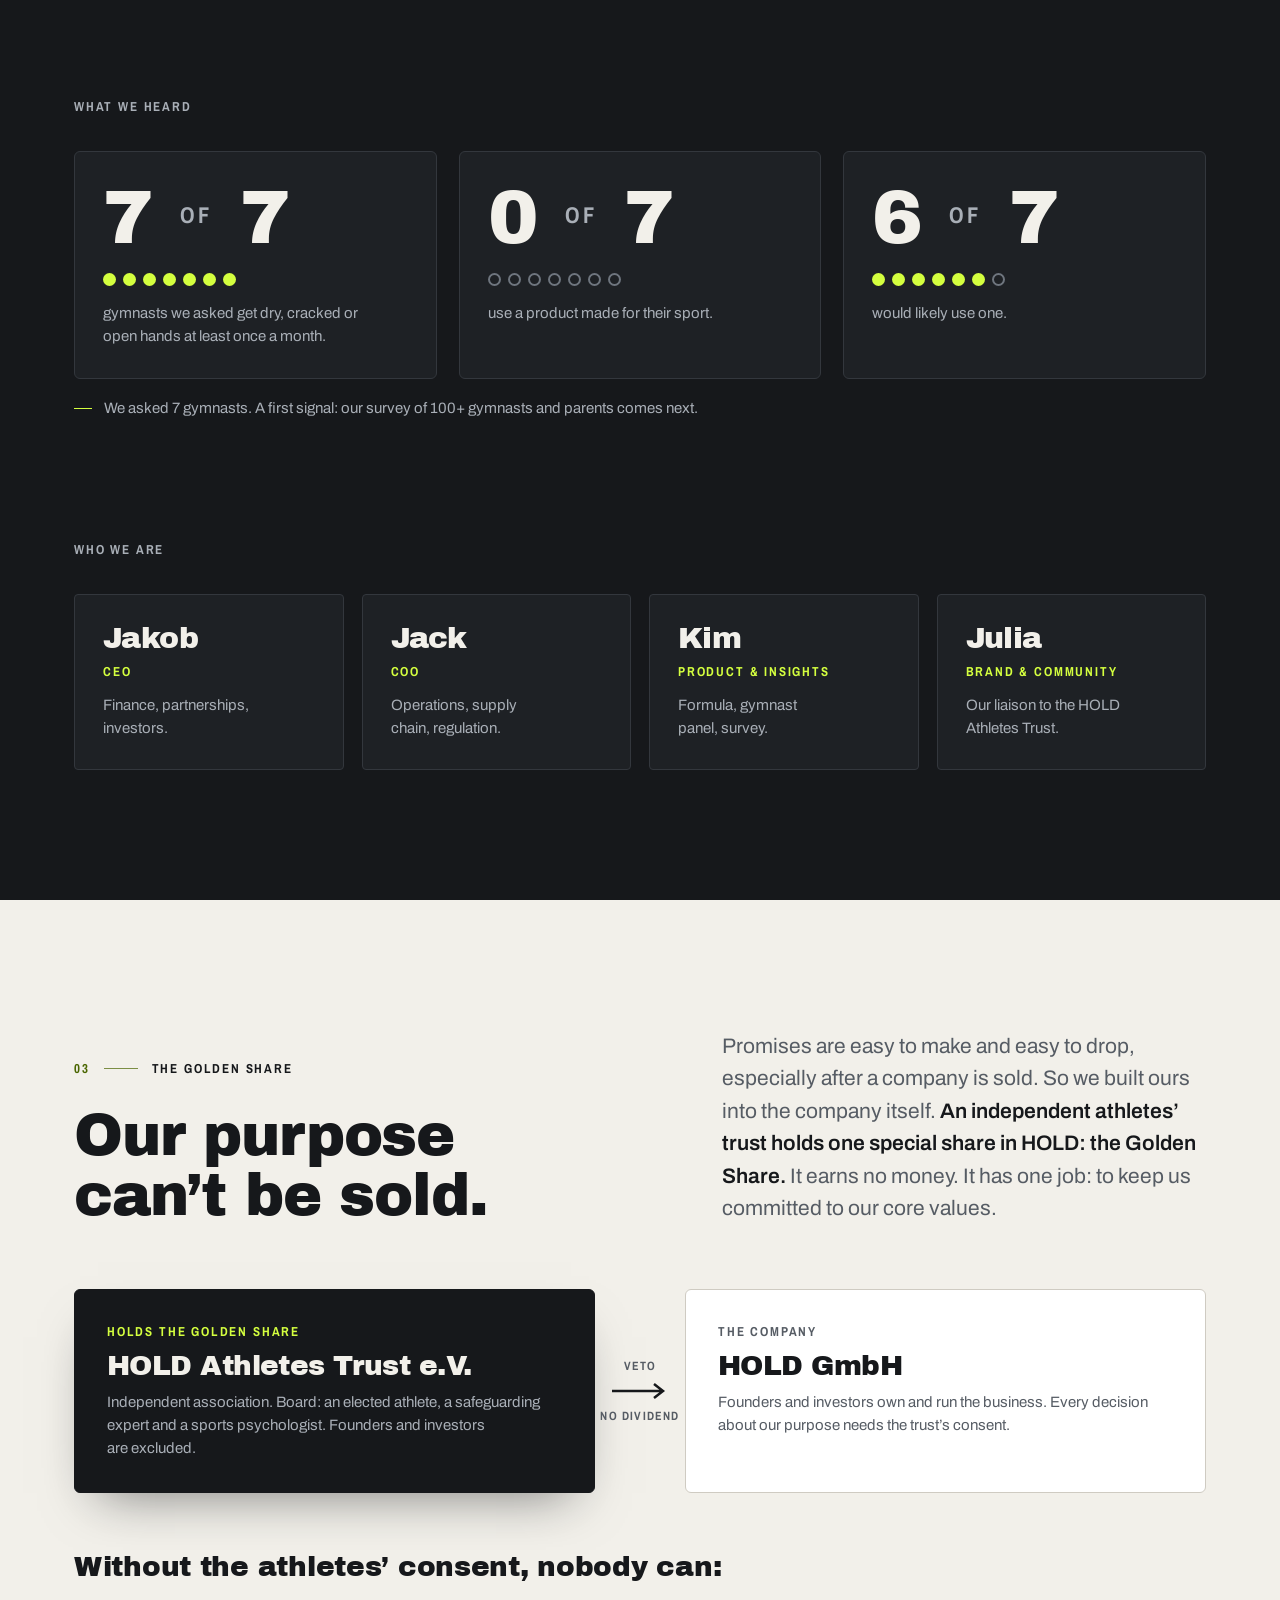
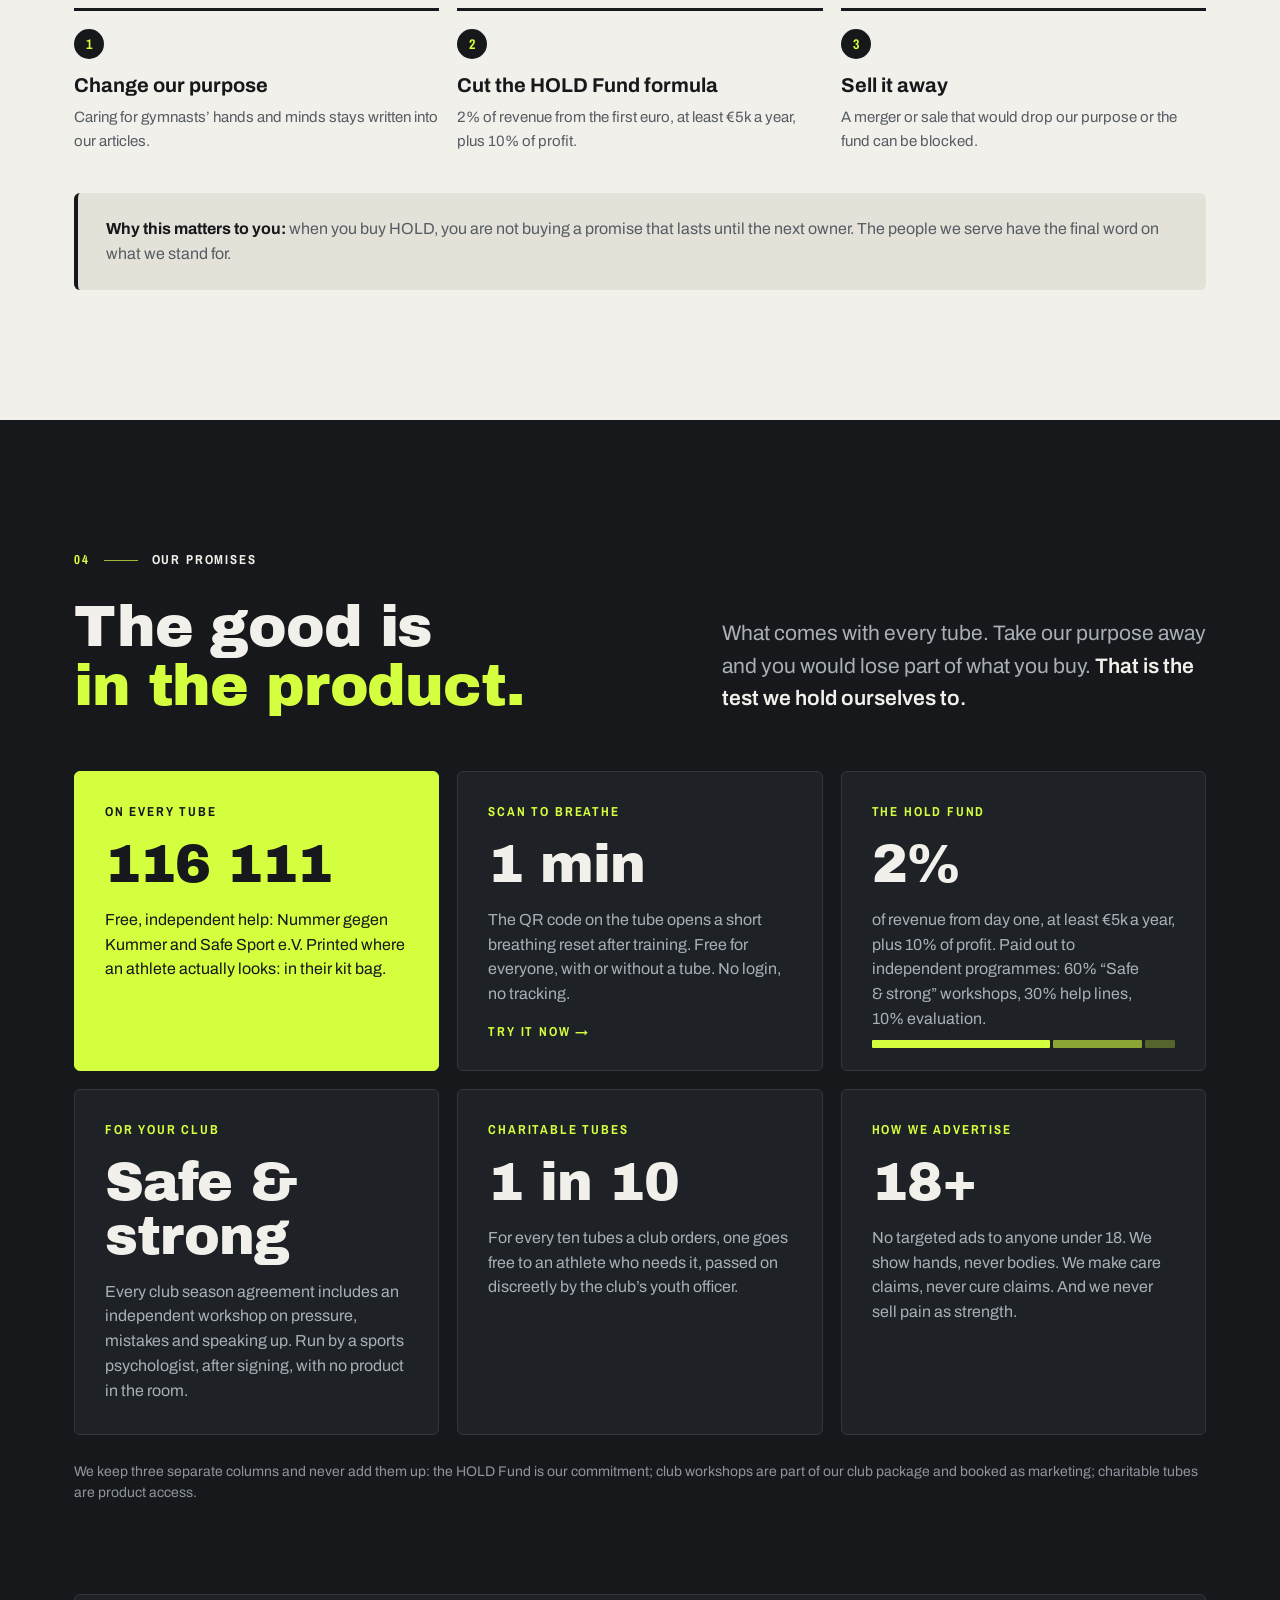
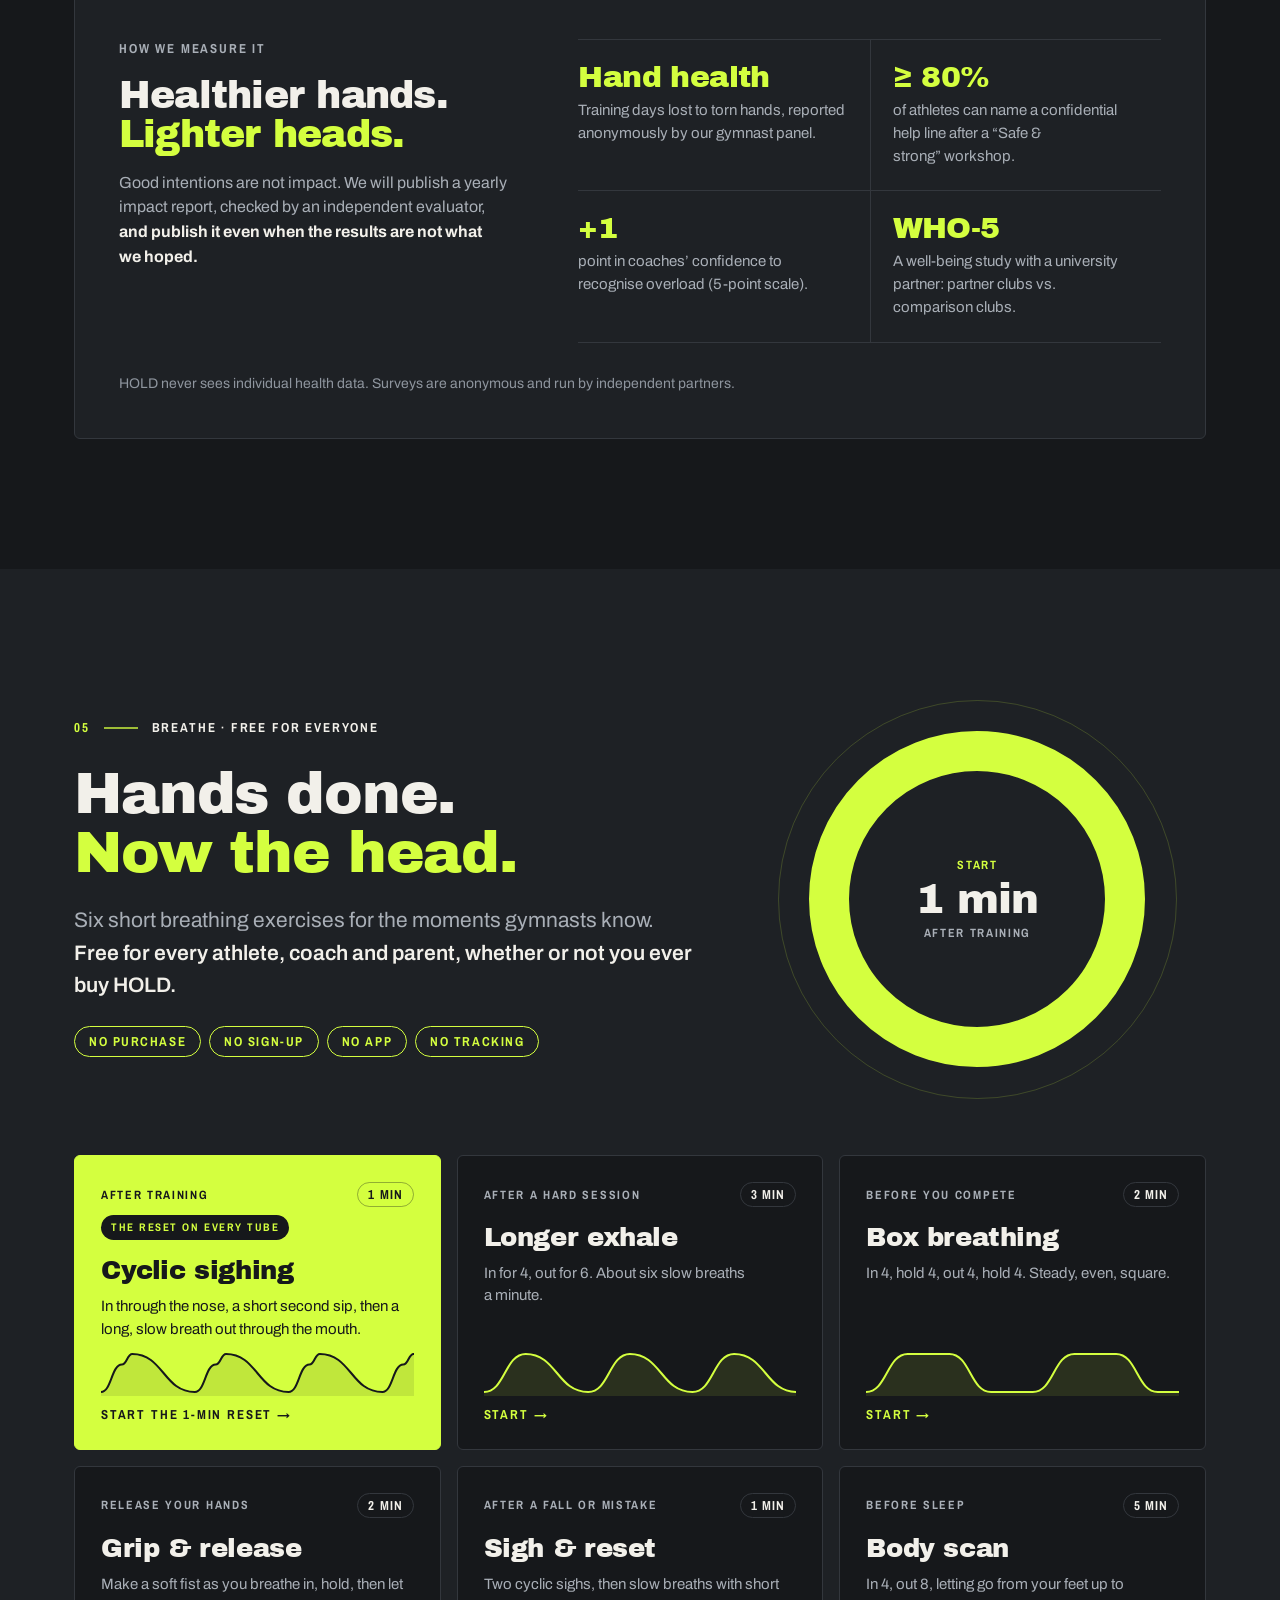
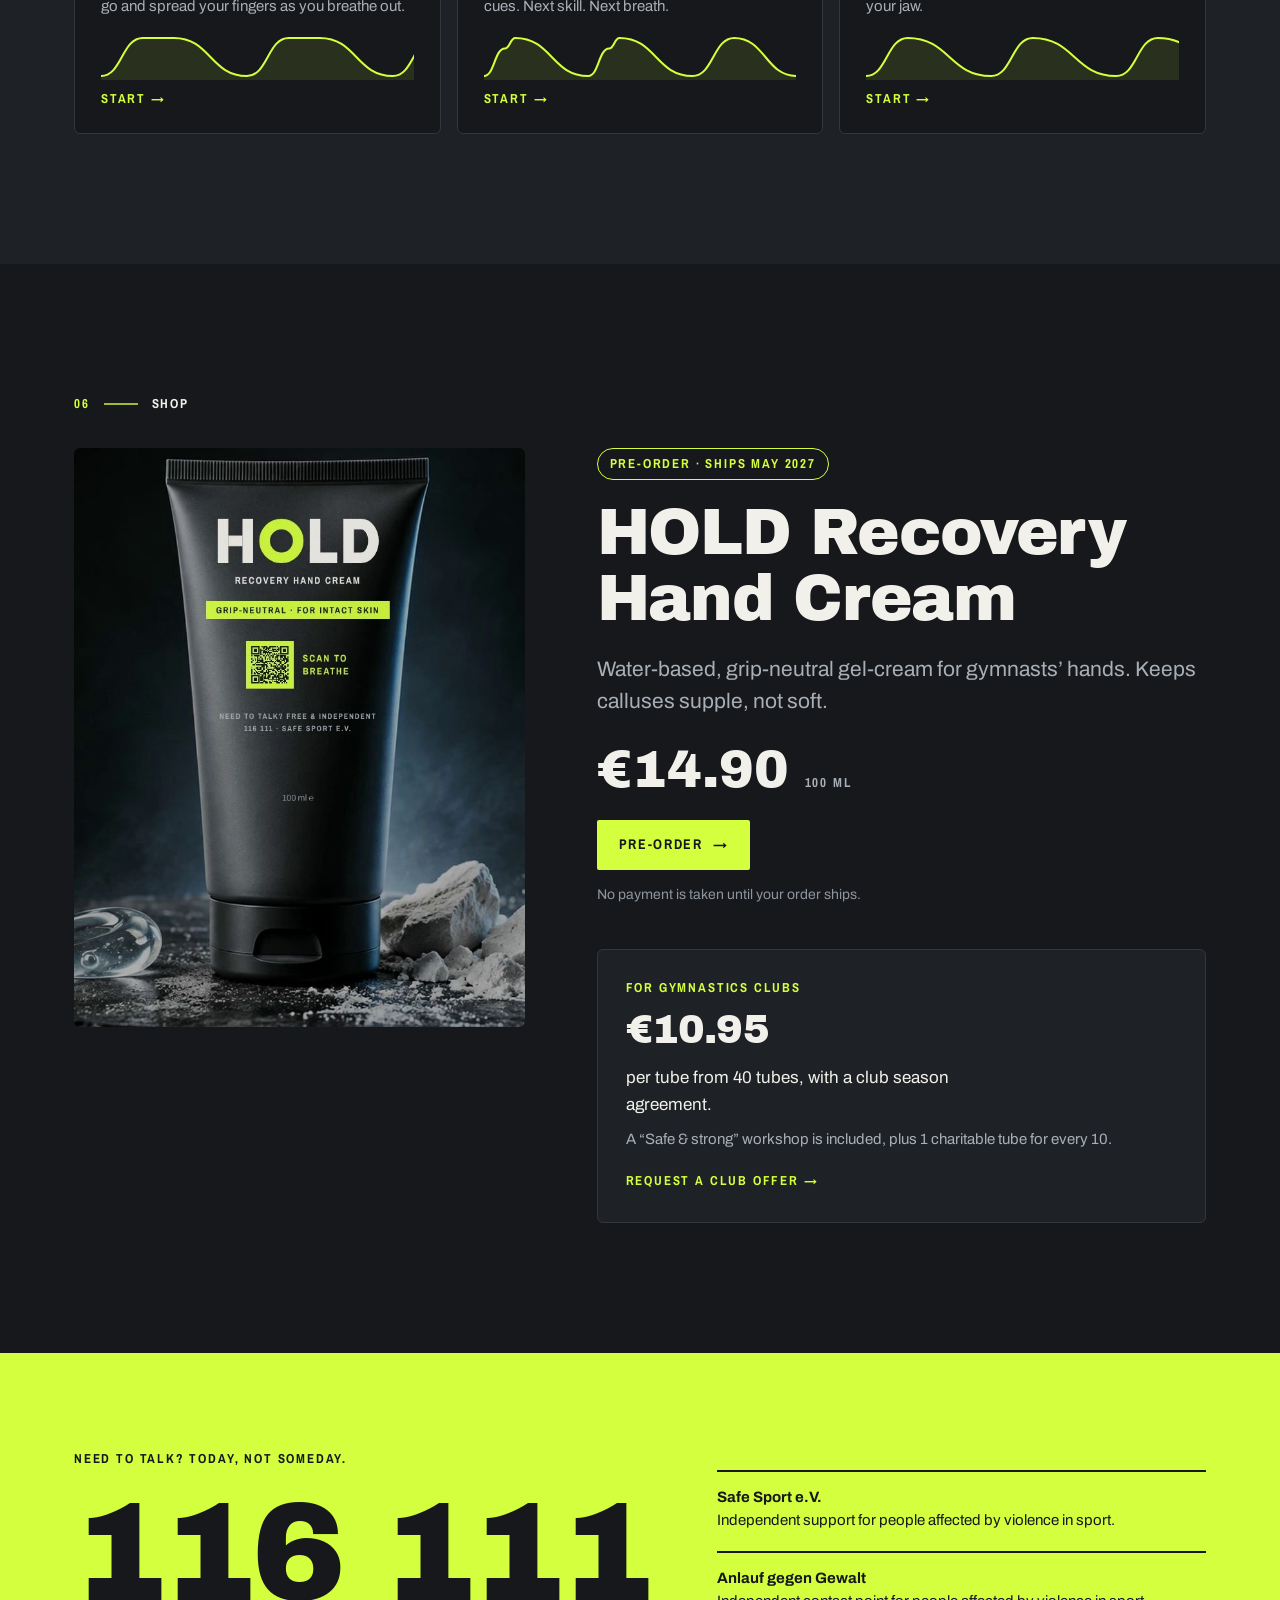
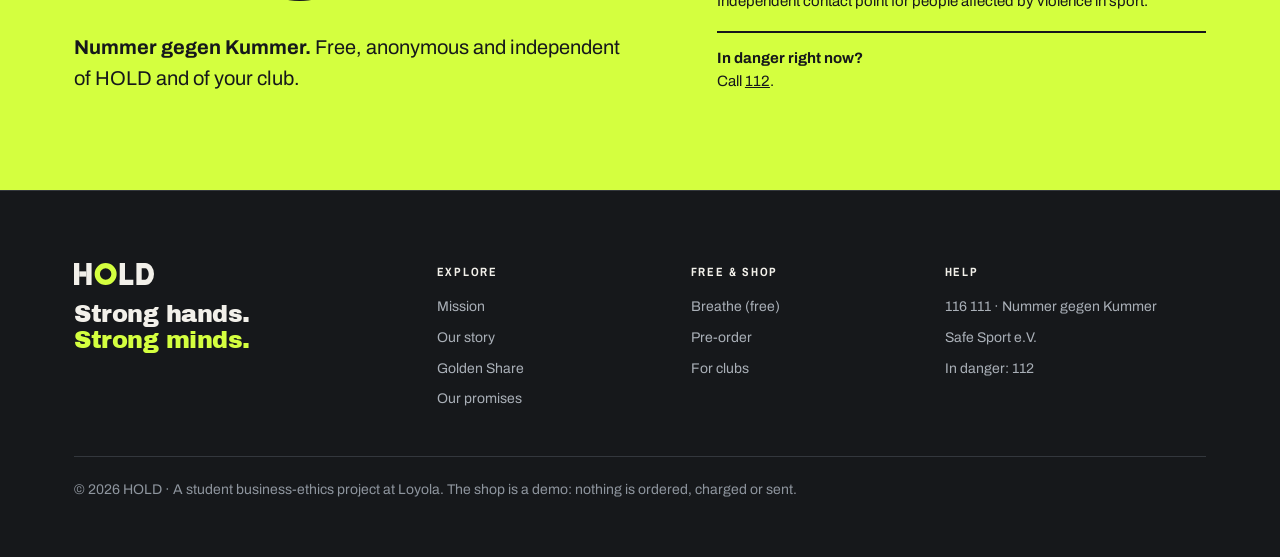
==== commit c55b53d6: "Remove the film button and dialog from the hero The background video is enough; drop the unused film" ====
--- a/index.html
+++ b/index.html
@@ -50,7 +50,6 @@
     </div>
   </div>
   <div class="wrap hero-bar">
-    <button class="hb film-open" type="button" data-film><span class="ic play" aria-hidden="true"></span><span>Watch the film <span class="muted dur-t">0:26</span></span></button>
     <a class="scrollcue" href="#mission"><span class="n">Scroll</span><span class="line" aria-hidden="true"></span></a>
     <button class="hb vidctl" type="button" id="vidctl"><span class="ic pause" aria-hidden="true"></span><span class="vlabel">Pause video</span></button>
   </div>
@@ -304,13 +303,6 @@
   <p class="f-fine">© 2026 HOLD · A student business-ethics project at Loyola. The shop is a demo: nothing is ordered, charged or sent.</p>
 </div></footer>
 
-<dialog class="filmdlg" id="filmdlg" aria-label="The HOLD film">
-  <div class="fd-in">
-    <button class="fd-x" type="button" data-film-close aria-label="Close film">×</button>
-    <video id="filmvid" controls playsinline preload="none" data-poster="assets/poster.jpg" data-src="assets/hold.mp4" data-webm="assets/hold.webm"></video>
-  </div>
-</dialog>
-
 <script src="app.js"></script>
 <script src="site.js"></script>
 </body>
--- a/style.css
+++ b/style.css
@@ -123,7 +123,7 @@
   .hero h1{font-size:clamp(40px,min(7vw,15vh,calc(.704vw + 79.7px)),100px)}
   .hero-video{object-position:25% 50%}
 }
-/* short landscape windows (a 1280x720 projector or 1366x768 laptop with browser bars; full-screen 1280x720 keeps the default layout): keep the whole hero, film button included, on the first screen */
+/* short landscape windows (a 1280x720 projector or 1366x768 laptop with browser bars; full-screen 1280x720 keeps the default layout): keep the whole hero, video control included, on the first screen */
 @media(orientation:landscape) and (min-width:700px) and (max-height:719px){
   .hero-in{padding-top:calc(var(--navh) + 24px);padding-bottom:28px}
   .hero-k{margin-bottom:14px}
@@ -140,8 +140,8 @@
 .hero-bar{position:relative;width:100%;display:grid;grid-template-columns:1fr auto 1fr;align-items:center;gap:16px;padding-top:18px;padding-bottom:26px}
 .hero-bar::before{content:'';position:absolute;left:24px;right:24px;top:0;height:1px;background:rgba(242,240,234,.14)}
 .hb{display:inline-flex;align-items:center;gap:12px;white-space:nowrap;background:none;border:0;color:var(--chalk);cursor:pointer;font:700 13px 'Archivo Narrow';letter-spacing:.14em;text-transform:uppercase;padding:6px 0;min-height:44px;justify-self:start}
-.hb .muted{color:var(--dust);margin-left:4px}
-.hb.vidctl{justify-self:end}
+.hb.vidctl{justify-self:end;grid-column:3}
+.scrollcue{grid-column:2}
 .hb .ic{position:relative;width:38px;height:38px;border-radius:50%;box-shadow:inset 0 0 0 1.5px rgba(242,240,234,.45);flex-shrink:0;transition:box-shadow .2s,background-color .2s}
 .hb:hover .ic{box-shadow:inset 0 0 0 1.5px var(--chalk);background:rgba(242,240,234,.08)}
 .ic.play::before{content:'';position:absolute;left:15px;top:12px;border-left:11px solid var(--lime);border-top:7px solid transparent;border-bottom:7px solid transparent}
@@ -162,11 +162,11 @@
   .hero h1{margin-bottom:20px}
   .hero .ctas{flex-direction:column;align-items:stretch;margin-top:26px}
   .hero .ctas .btn{justify-content:center;padding:16px 18px}
-  .hero-bar{grid-template-columns:1fr auto;padding-bottom:18px}
+  .hero-bar{grid-template-columns:1fr;padding-bottom:18px}
+  .hb.vidctl{grid-column:1}
   .scrollcue{display:none}
   .hb{font-size:12px;gap:10px}
 }
-@media(max-width:420px){.hb .dur-t{display:none}}
 /* 01 · mission */
 .msn{padding:150px 0 140px;overflow:hidden}
 .msn::before{content:'';position:absolute;right:-220px;top:50%;width:620px;aspect-ratio:1;border-radius:50%;border:72px solid rgba(212,255,63,.035);transform:translateY(-50%);pointer-events:none}
@@ -391,16 +391,6 @@
 .f-col span:not(.n){color:var(--dust)}
 .f-fine{grid-column:1/-1;border-top:1px solid var(--rule);padding-top:22px;margin-top:10px;color:var(--dim)}
 @media(max-width:860px){.foot .wrap{grid-template-columns:1fr 1fr}.f-brand{grid-column:1/-1}}
-/* film dialog */
-.filmdlg{border:0;padding:0;background:transparent;width:min(1100px,calc(100vw - 32px));max-width:none;max-height:none;margin:auto;color:var(--chalk);overflow:visible}
-.filmdlg::backdrop{background:rgba(8,9,10,.88);backdrop-filter:blur(6px);-webkit-backdrop-filter:blur(6px)}
-.filmdlg[open]{animation:dlg .35s var(--ease)}
-@keyframes dlg{from{opacity:0;transform:scale(.97)}}
-.fd-in{position:relative;padding-top:56px}
-.filmdlg video{width:100%;aspect-ratio:16/9;background:#000;border-radius:6px;max-height:calc(100vh - 100px);max-height:calc(100svh - 100px)}
-.fd-x{position:absolute;top:0;right:0;width:44px;height:44px;border-radius:50%;background:rgba(242,240,234,.08);color:var(--chalk);border:1.5px solid rgba(242,240,234,.4);font-size:26px;line-height:1;cursor:pointer}
-.fd-x:hover{border-color:var(--chalk)}
-.fd-fail{display:grid;place-items:center;aspect-ratio:16/9;width:100%;background:#000;border-radius:6px;color:var(--lime);font:700 15px 'Archivo Narrow',sans-serif;letter-spacing:.12em;text-transform:uppercase;text-underline-offset:5px}
 /* reveal on scroll */
 .js .rv{opacity:0;transform:translateY(26px);transition:opacity .9s var(--ease),transform .9s var(--ease)}
 .js .rv.in{opacity:1;transform:none}
@@ -482,7 +472,7 @@
 /* ================= reduced motion ================= */
 @media(prefers-reduced-motion:reduce){
   html{scroll-behavior:auto}
-  .hero h1 .ln,.hero-k,.hero-sub,.hero .ctas,.pulse,.nav.open nav,.filmdlg[open]{animation:none}
+  .hero h1 .ln,.hero-k,.hero-sub,.hero .ctas,.pulse,.nav.open nav{animation:none}
   .js .rv,.statement em,.hero-video,.btn,.btn .arr,.ex,.ex-go span,.tm,.prom .card,.clubcard,.nav nav a::after{transition:none!important}
   .js .prom .card.rv.in:hover,.js .ex.rv.in:hover,.js .tm.rv.in:hover,.js .clubcard.rv.in:hover,.ex:hover,.tm:hover,.prom .card:hover,.clubcard:hover{transform:none}
   .orbwrap .orb{animation:none;transform:scale(.85)}
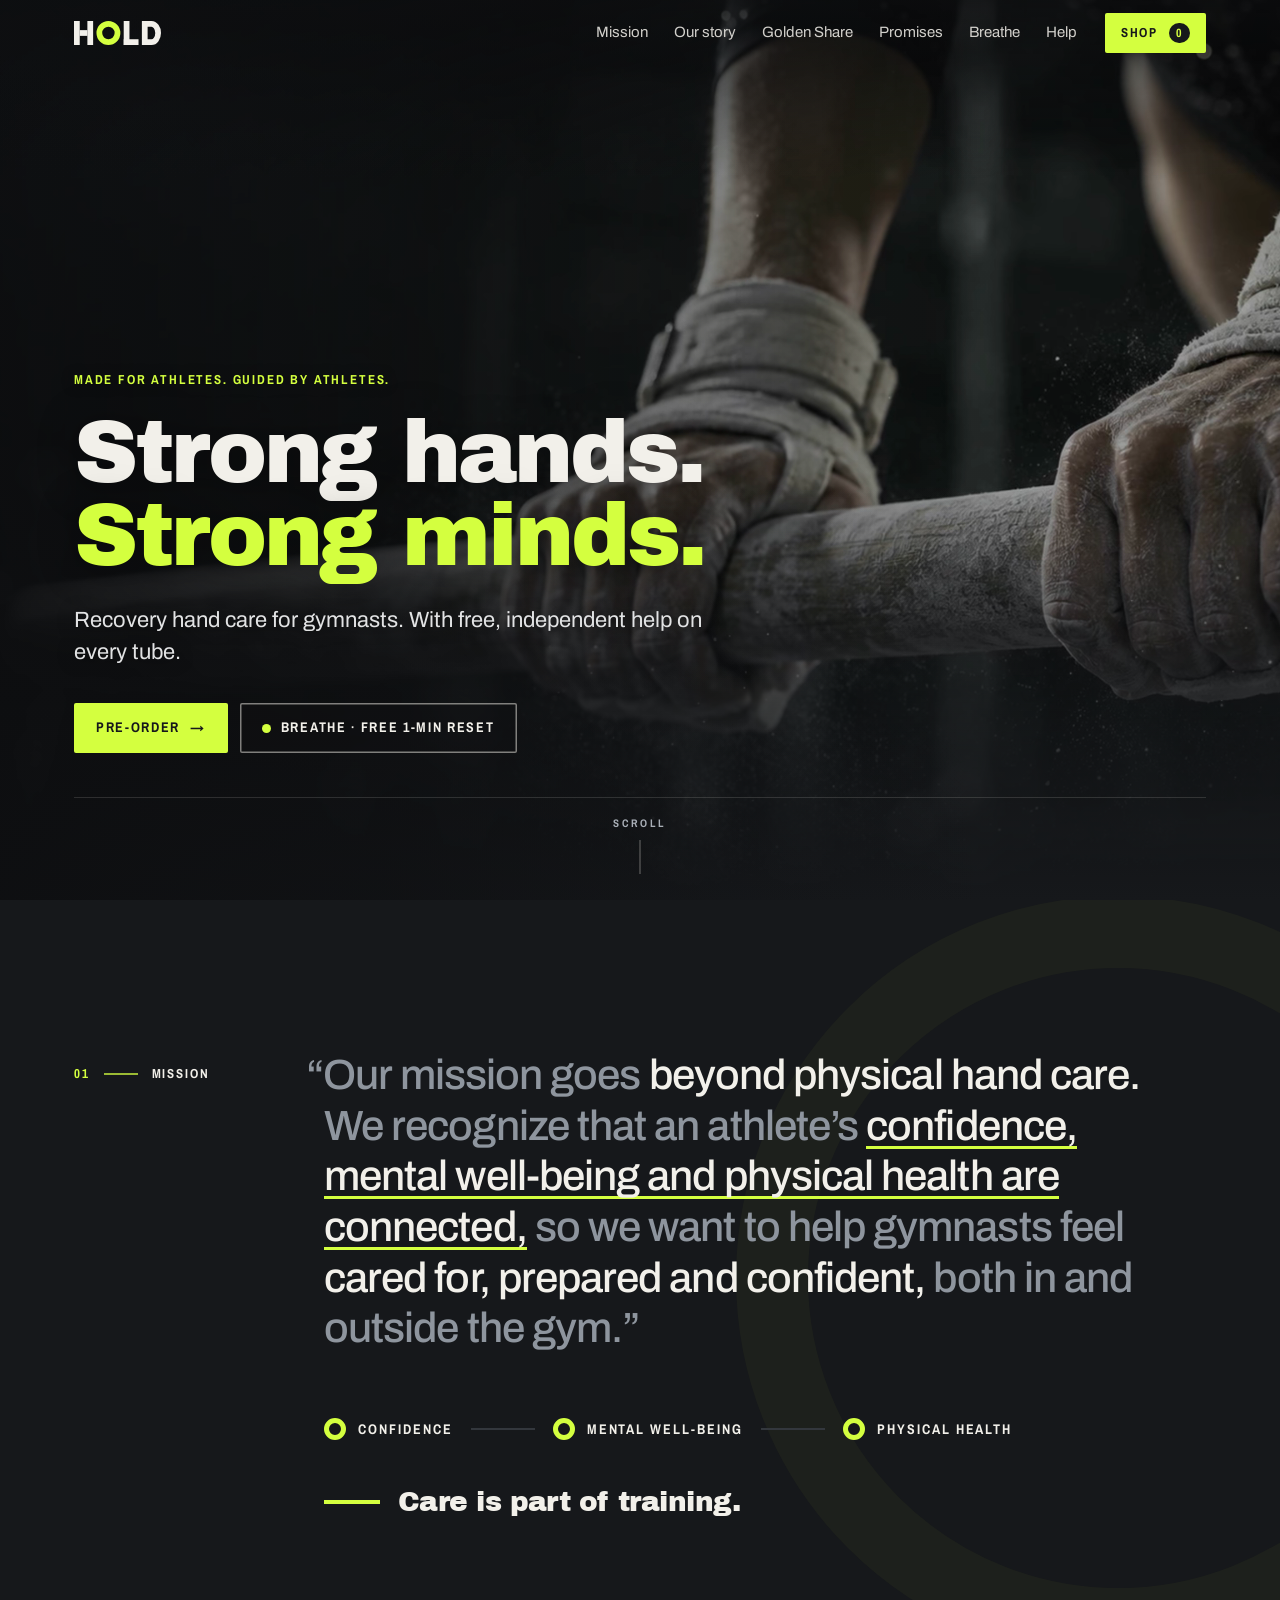
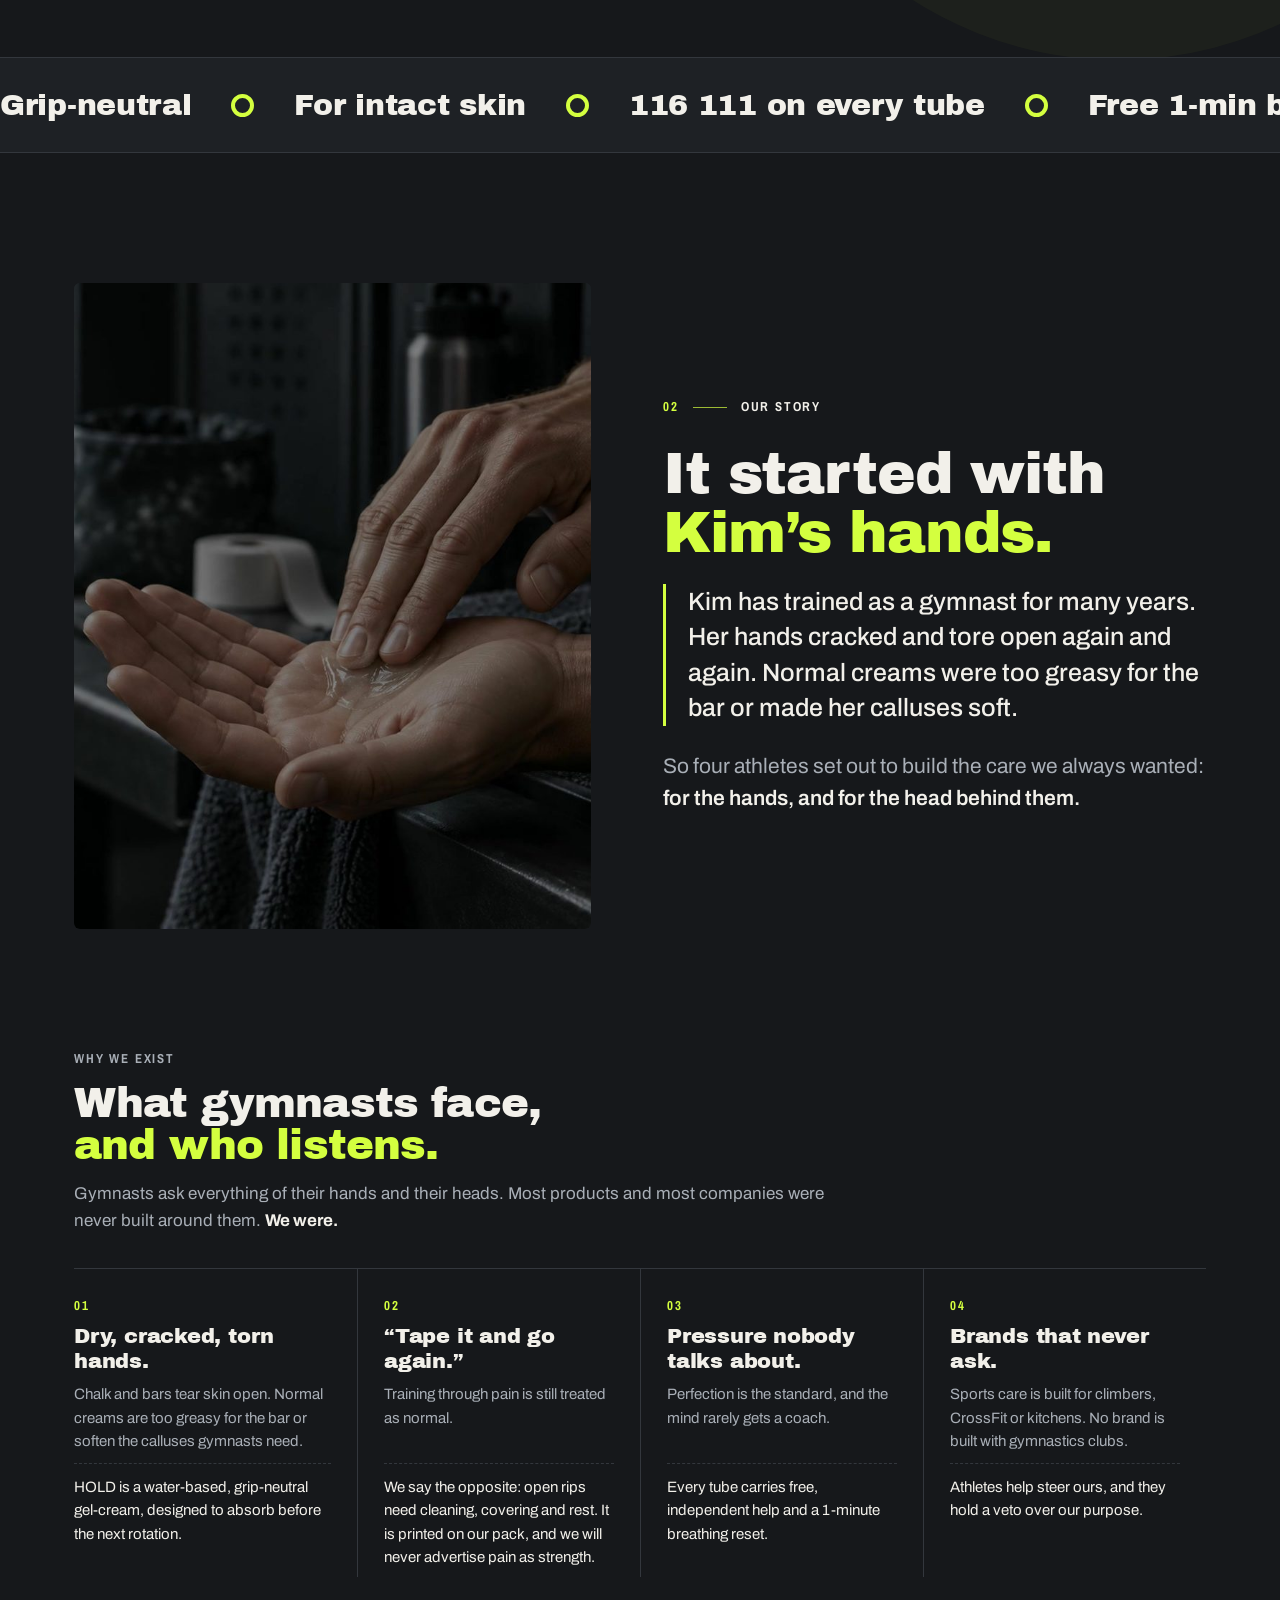
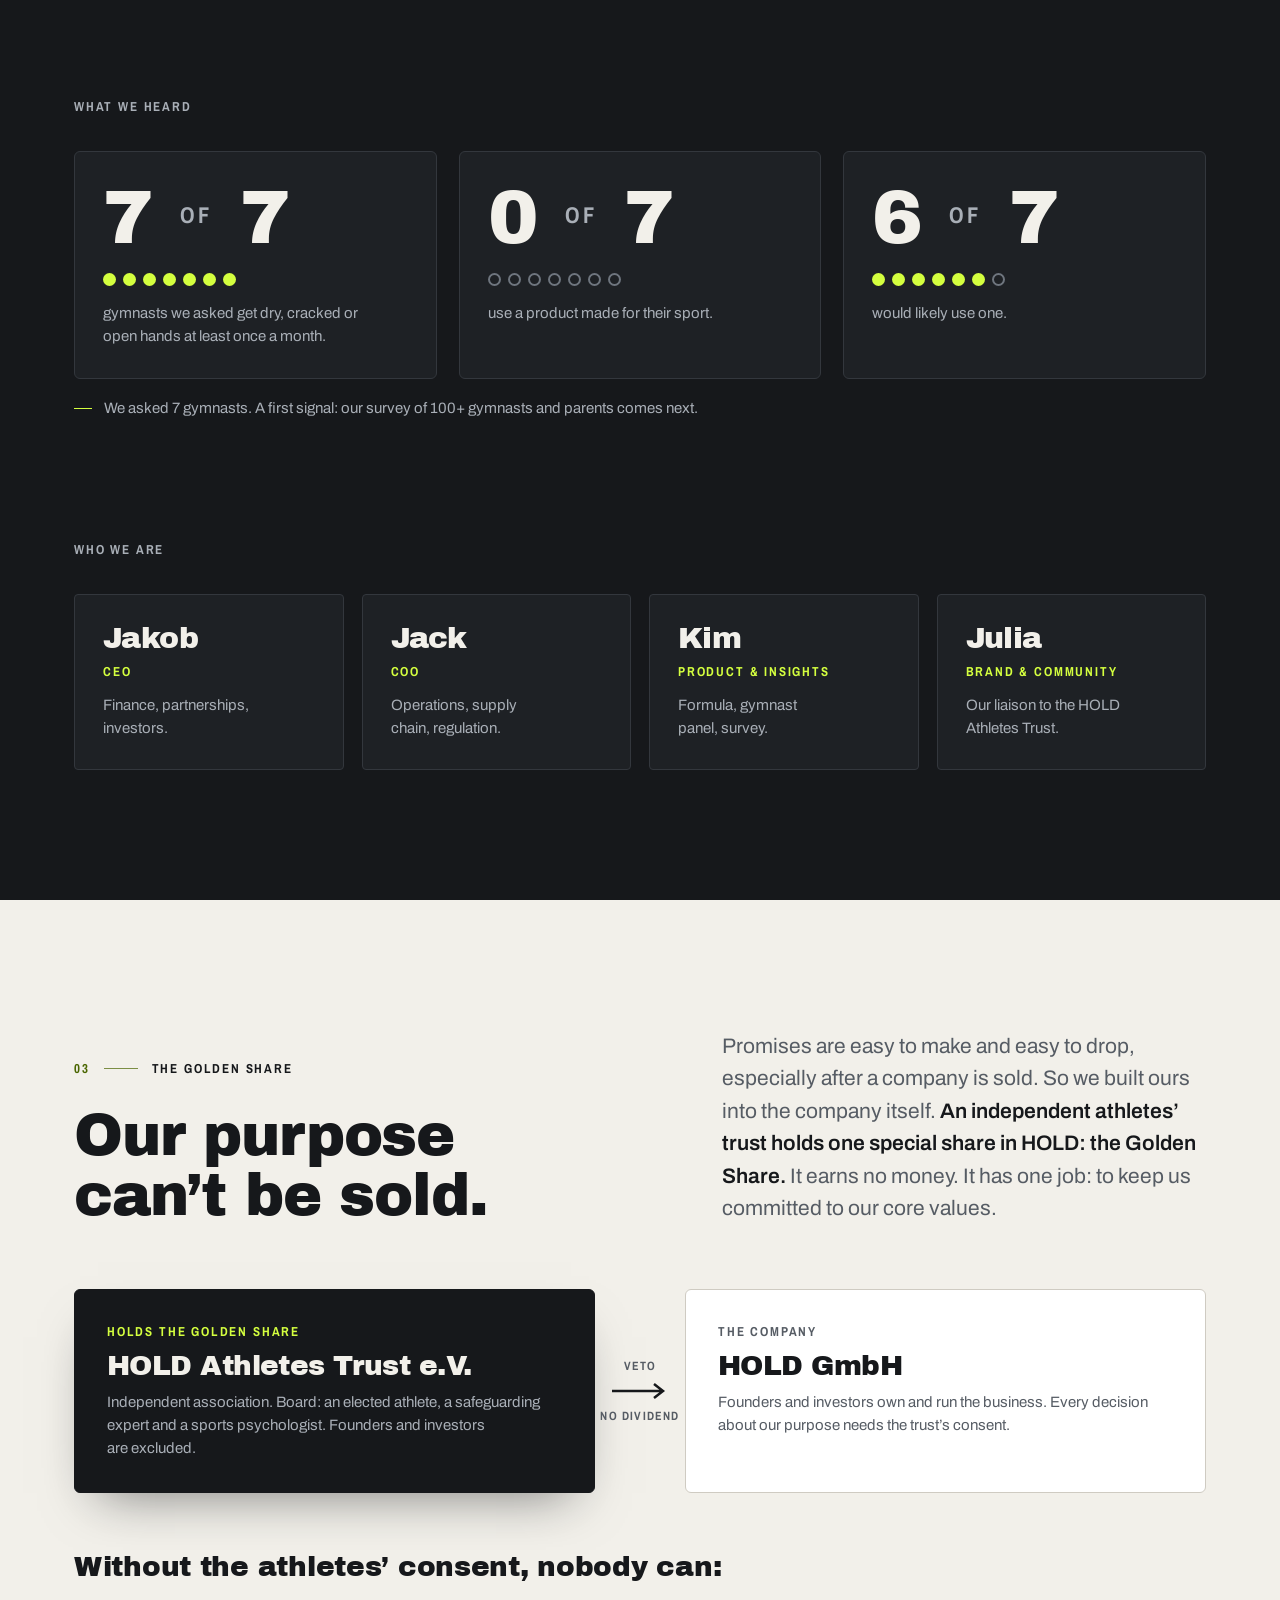
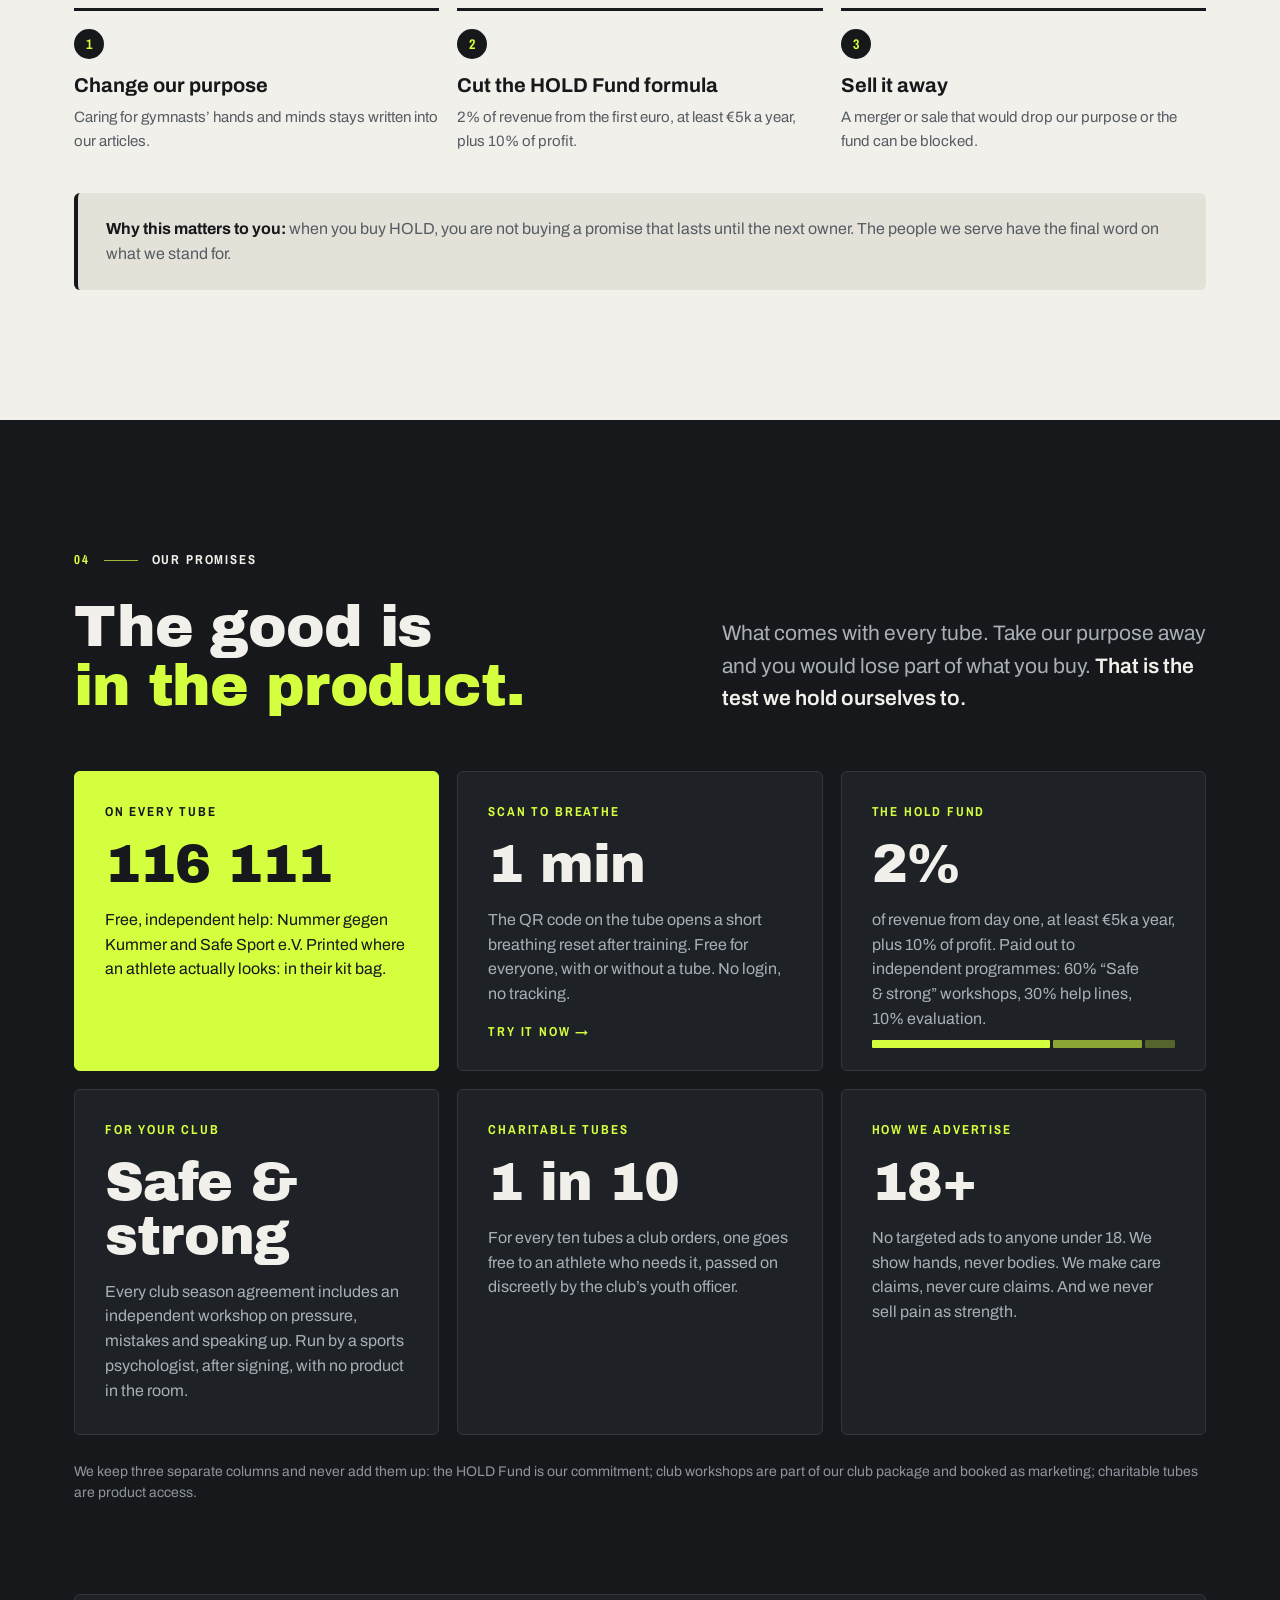
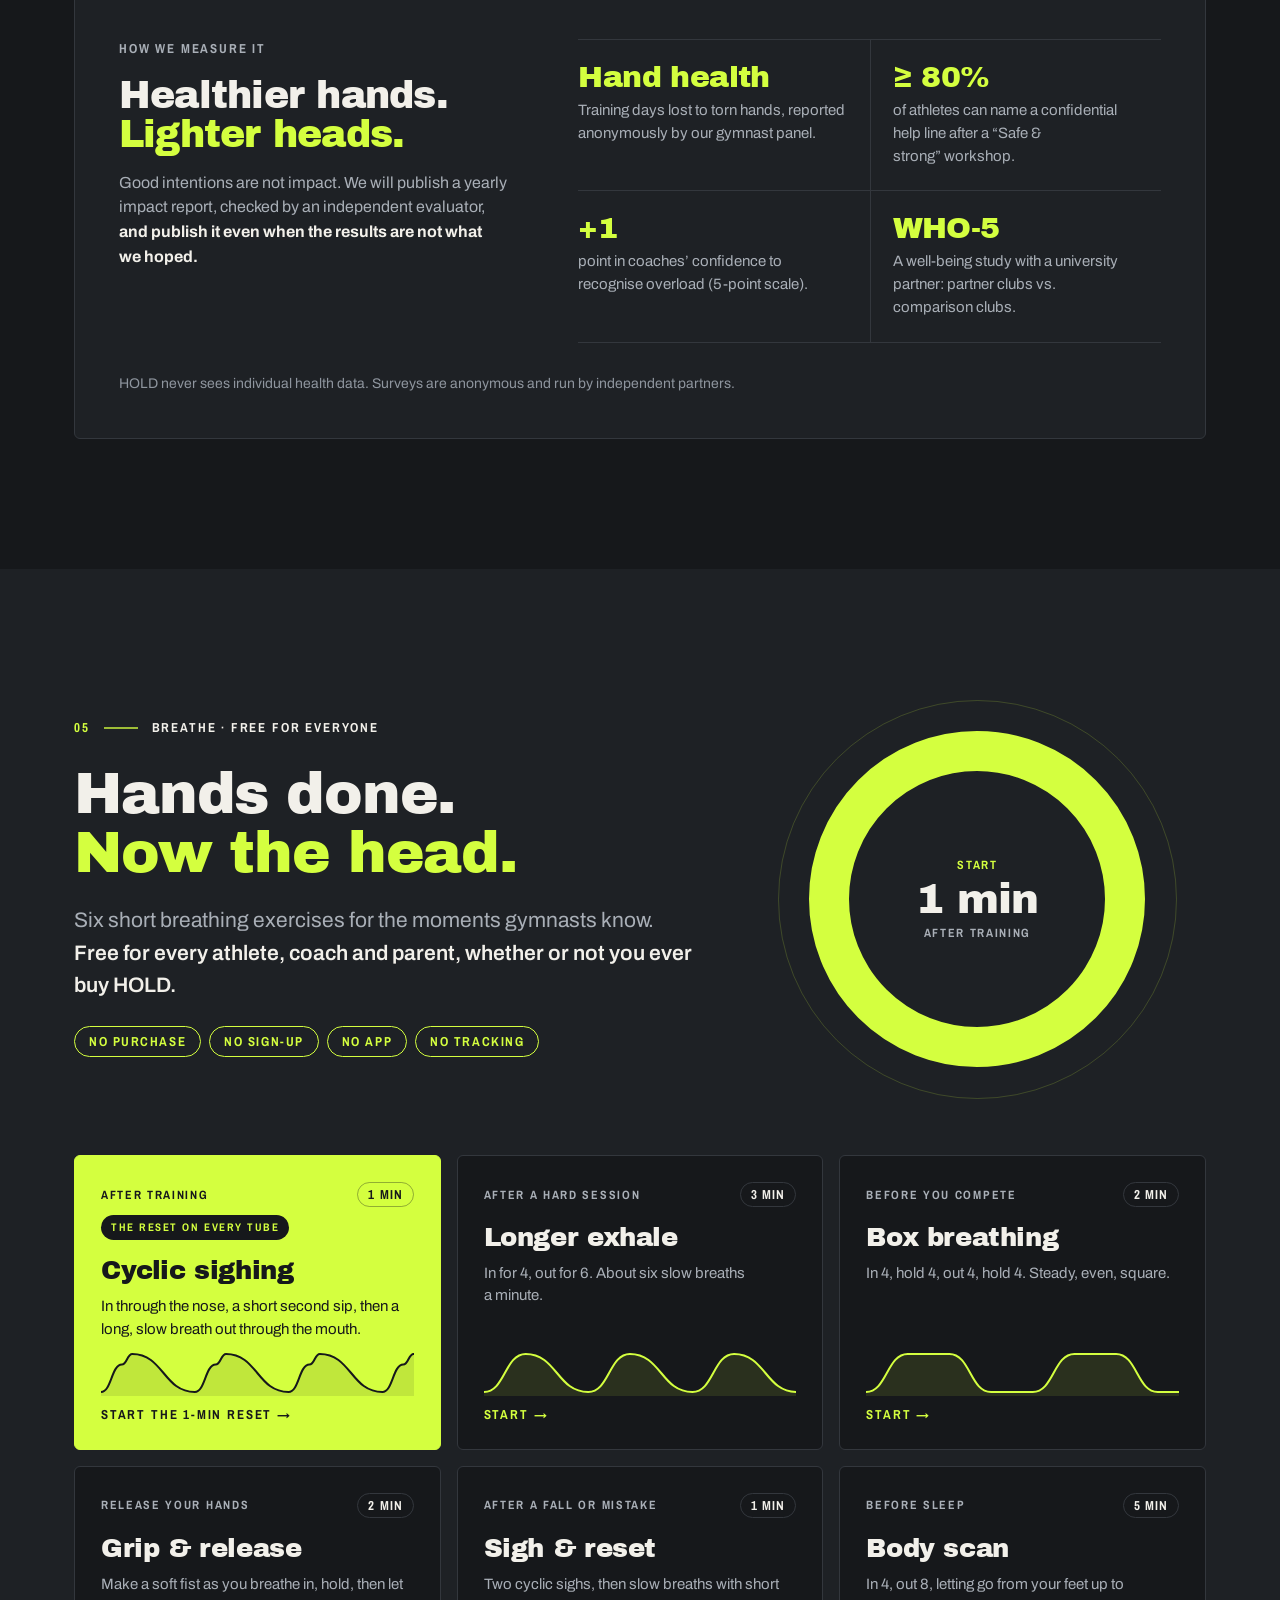
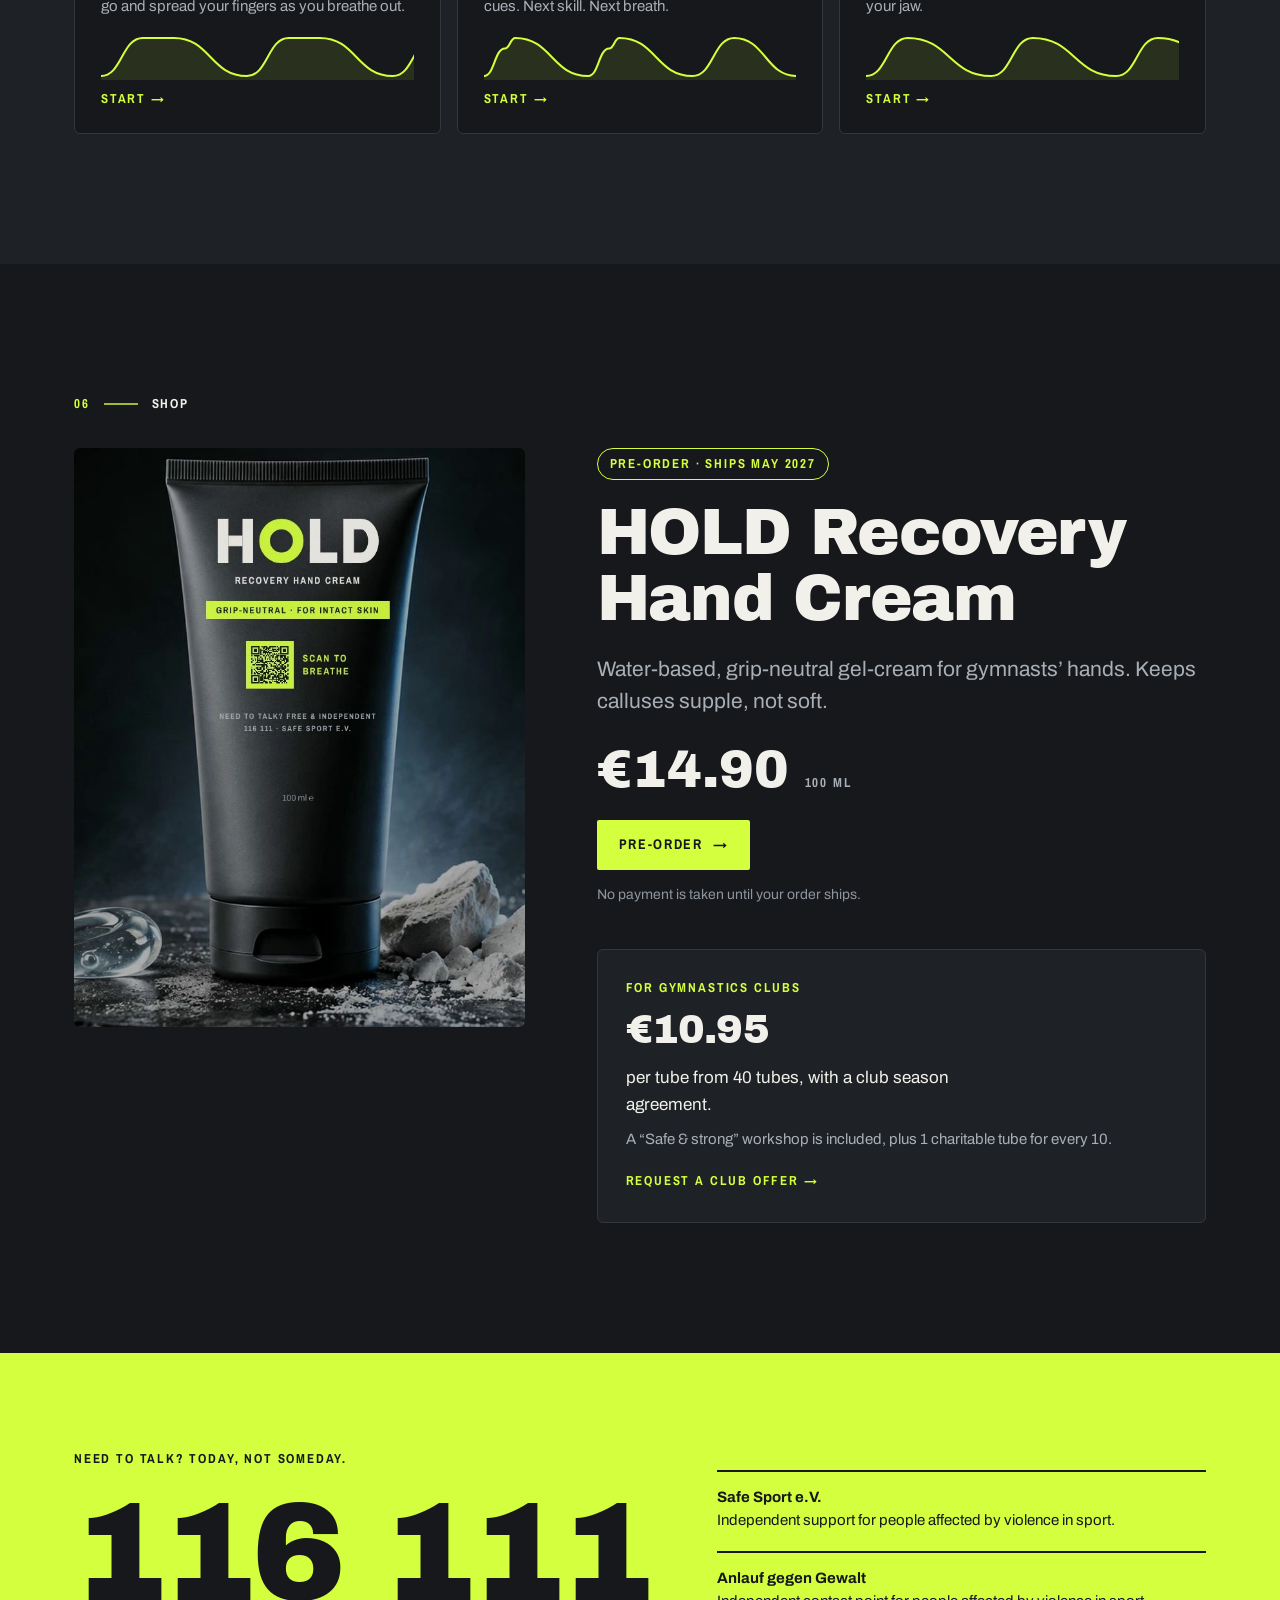
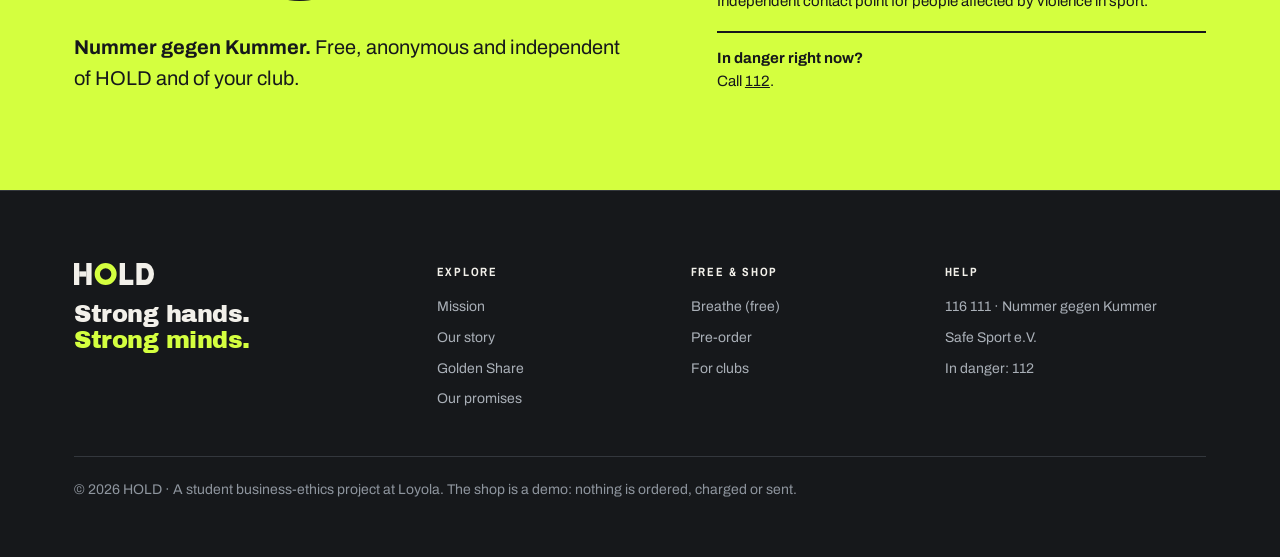
==== commit e5d48305: "Remove the hero pause control; fit Start on short screens - The background video now just runs (redu" ====
--- a/index.html
+++ b/index.html
@@ -51,7 +51,6 @@
   </div>
   <div class="wrap hero-bar">
     <a class="scrollcue" href="#mission"><span class="n">Scroll</span><span class="line" aria-hidden="true"></span></a>
-    <button class="hb vidctl" type="button" id="vidctl"><span class="ic pause" aria-hidden="true"></span><span class="vlabel">Pause video</span></button>
   </div>
 </section>
 
--- a/style.css
+++ b/style.css
@@ -123,7 +123,7 @@
   .hero h1{font-size:clamp(40px,min(7vw,15vh,calc(.704vw + 79.7px)),100px)}
   .hero-video{object-position:25% 50%}
 }
-/* short landscape windows (a 1280x720 projector or 1366x768 laptop with browser bars; full-screen 1280x720 keeps the default layout): keep the whole hero, video control included, on the first screen */
+/* short landscape windows (a 1280x720 projector or 1366x768 laptop with browser bars; full-screen 1280x720 keeps the default layout): keep the whole hero on the first screen */
 @media(orientation:landscape) and (min-width:700px) and (max-height:719px){
   .hero-in{padding-top:calc(var(--navh) + 24px);padding-bottom:28px}
   .hero-k{margin-bottom:14px}
@@ -139,14 +139,7 @@
 @keyframes pulse{0%,100%{transform:scale(.7);box-shadow:0 0 0 0 rgba(212,255,63,.5)}30%{transform:scale(1.15);box-shadow:0 0 0 6px rgba(212,255,63,0)}}
 .hero-bar{position:relative;width:100%;display:grid;grid-template-columns:1fr auto 1fr;align-items:center;gap:16px;padding-top:18px;padding-bottom:26px}
 .hero-bar::before{content:'';position:absolute;left:24px;right:24px;top:0;height:1px;background:rgba(242,240,234,.14)}
-.hb{display:inline-flex;align-items:center;gap:12px;white-space:nowrap;background:none;border:0;color:var(--chalk);cursor:pointer;font:700 13px 'Archivo Narrow';letter-spacing:.14em;text-transform:uppercase;padding:6px 0;min-height:44px;justify-self:start}
-.hb.vidctl{justify-self:end;grid-column:3}
 .scrollcue{grid-column:2}
-.hb .ic{position:relative;width:38px;height:38px;border-radius:50%;box-shadow:inset 0 0 0 1.5px rgba(242,240,234,.45);flex-shrink:0;transition:box-shadow .2s,background-color .2s}
-.hb:hover .ic{box-shadow:inset 0 0 0 1.5px var(--chalk);background:rgba(242,240,234,.08)}
-.ic.play::before{content:'';position:absolute;left:15px;top:12px;border-left:11px solid var(--lime);border-top:7px solid transparent;border-bottom:7px solid transparent}
-.ic.pause::before,.ic.pause::after{content:'';position:absolute;top:13px;width:3px;height:12px;background:var(--chalk);border-radius:1px}
-.ic.pause::before{left:14px}.ic.pause::after{left:21px}
 .scrollcue{display:flex;flex-direction:column;align-items:center;gap:8px;text-decoration:none;color:var(--dust)}
 .scrollcue .n{font-size:11px;letter-spacing:.22em}
 .scrollcue .line{position:relative;width:1.5px;height:34px;background:rgba(242,240,234,.2);overflow:hidden}
@@ -162,10 +155,15 @@
   .hero h1{margin-bottom:20px}
   .hero .ctas{flex-direction:column;align-items:stretch;margin-top:26px}
   .hero .ctas .btn{justify-content:center;padding:16px 18px}
-  .hero-bar{grid-template-columns:1fr;padding-bottom:18px}
-  .hb.vidctl{grid-column:1}
-  .scrollcue{display:none}
-  .hb{font-size:12px;gap:10px}
+  .hero-bar{display:none}
+}
+/* short portrait phones (iPhone SE with Safari bars, 320x568): keep the whole hero on the first screen */
+@media(max-width:640px) and (max-height:620px){
+  .hero-in{padding-top:calc(var(--navh) + 40px);padding-bottom:18px}
+  .hero h1{margin-bottom:14px}
+  .hero .ctas{margin-top:16px;gap:10px}
+  .hero .ctas .btn{padding:13px 18px}
+  .hero-bar{padding-top:8px;padding-bottom:10px}
 }
 /* 01 · mission */
 .msn{padding:150px 0 140px;overflow:hidden}
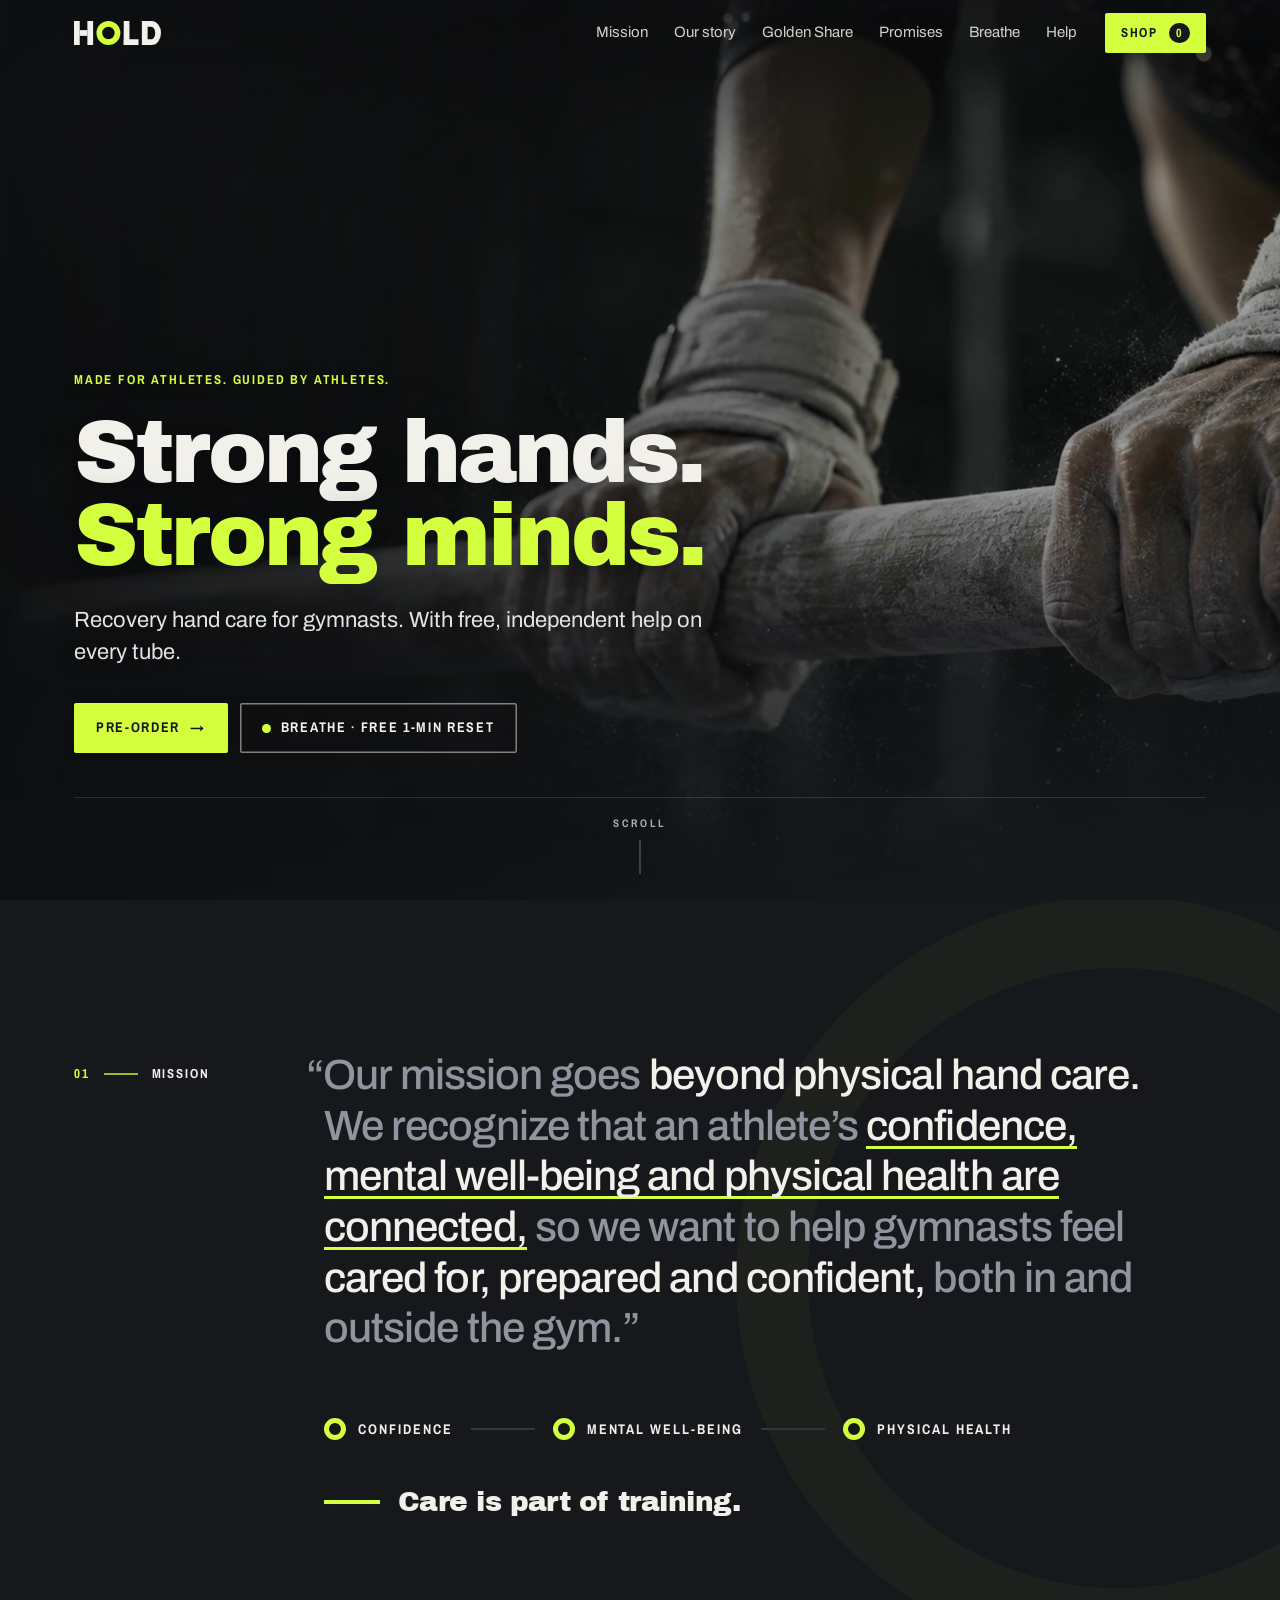
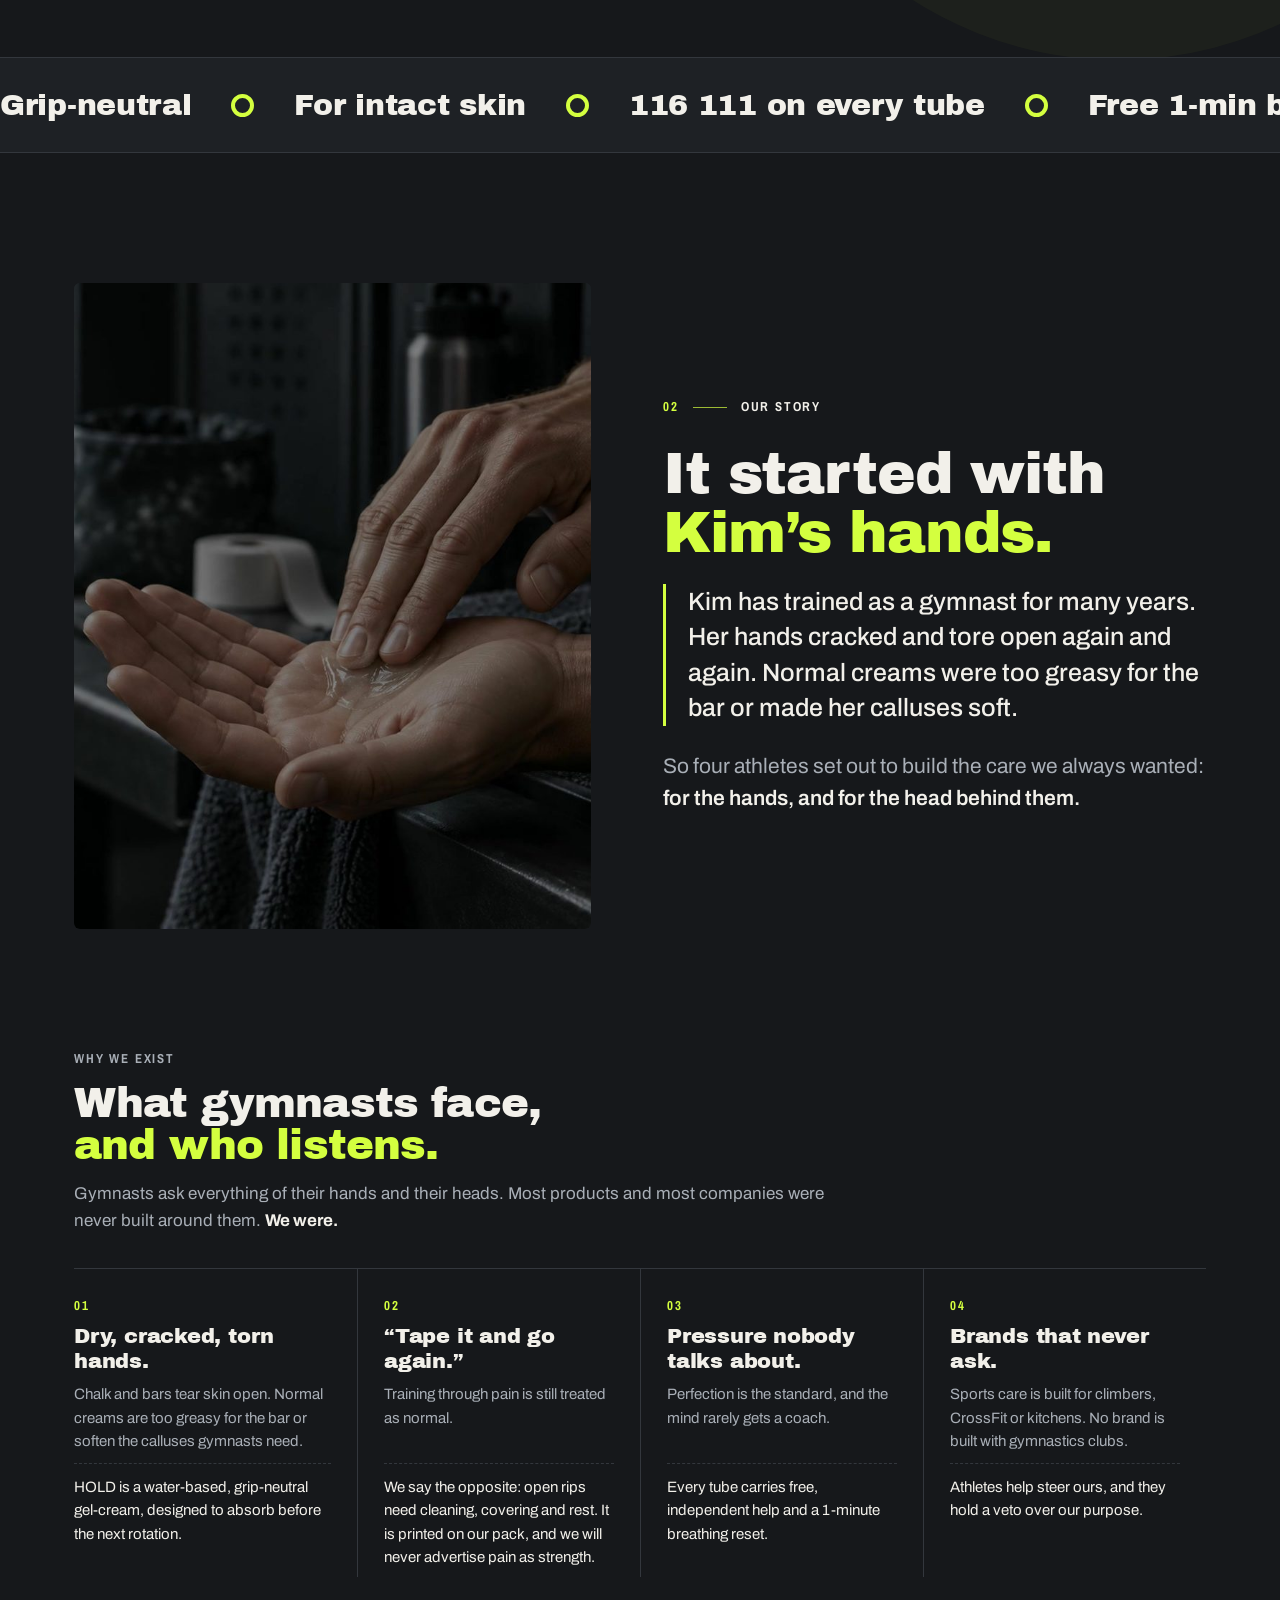
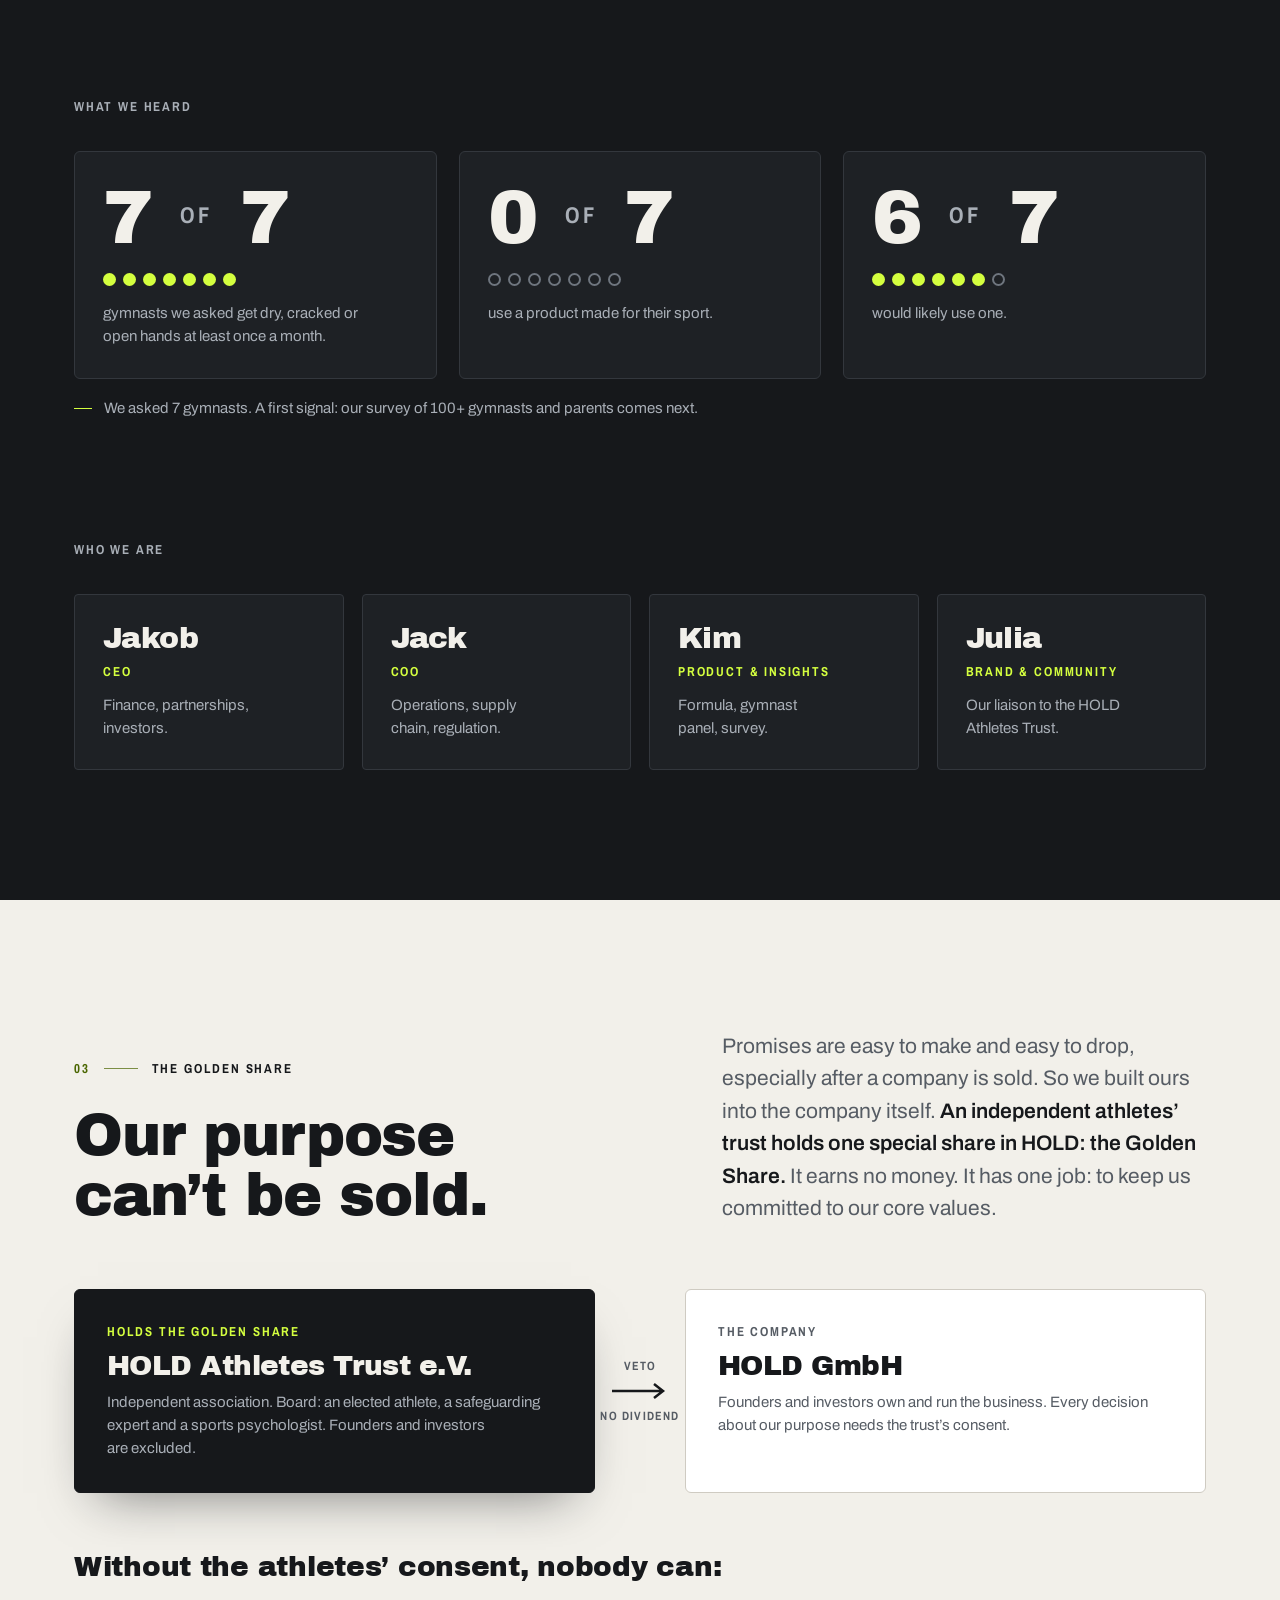
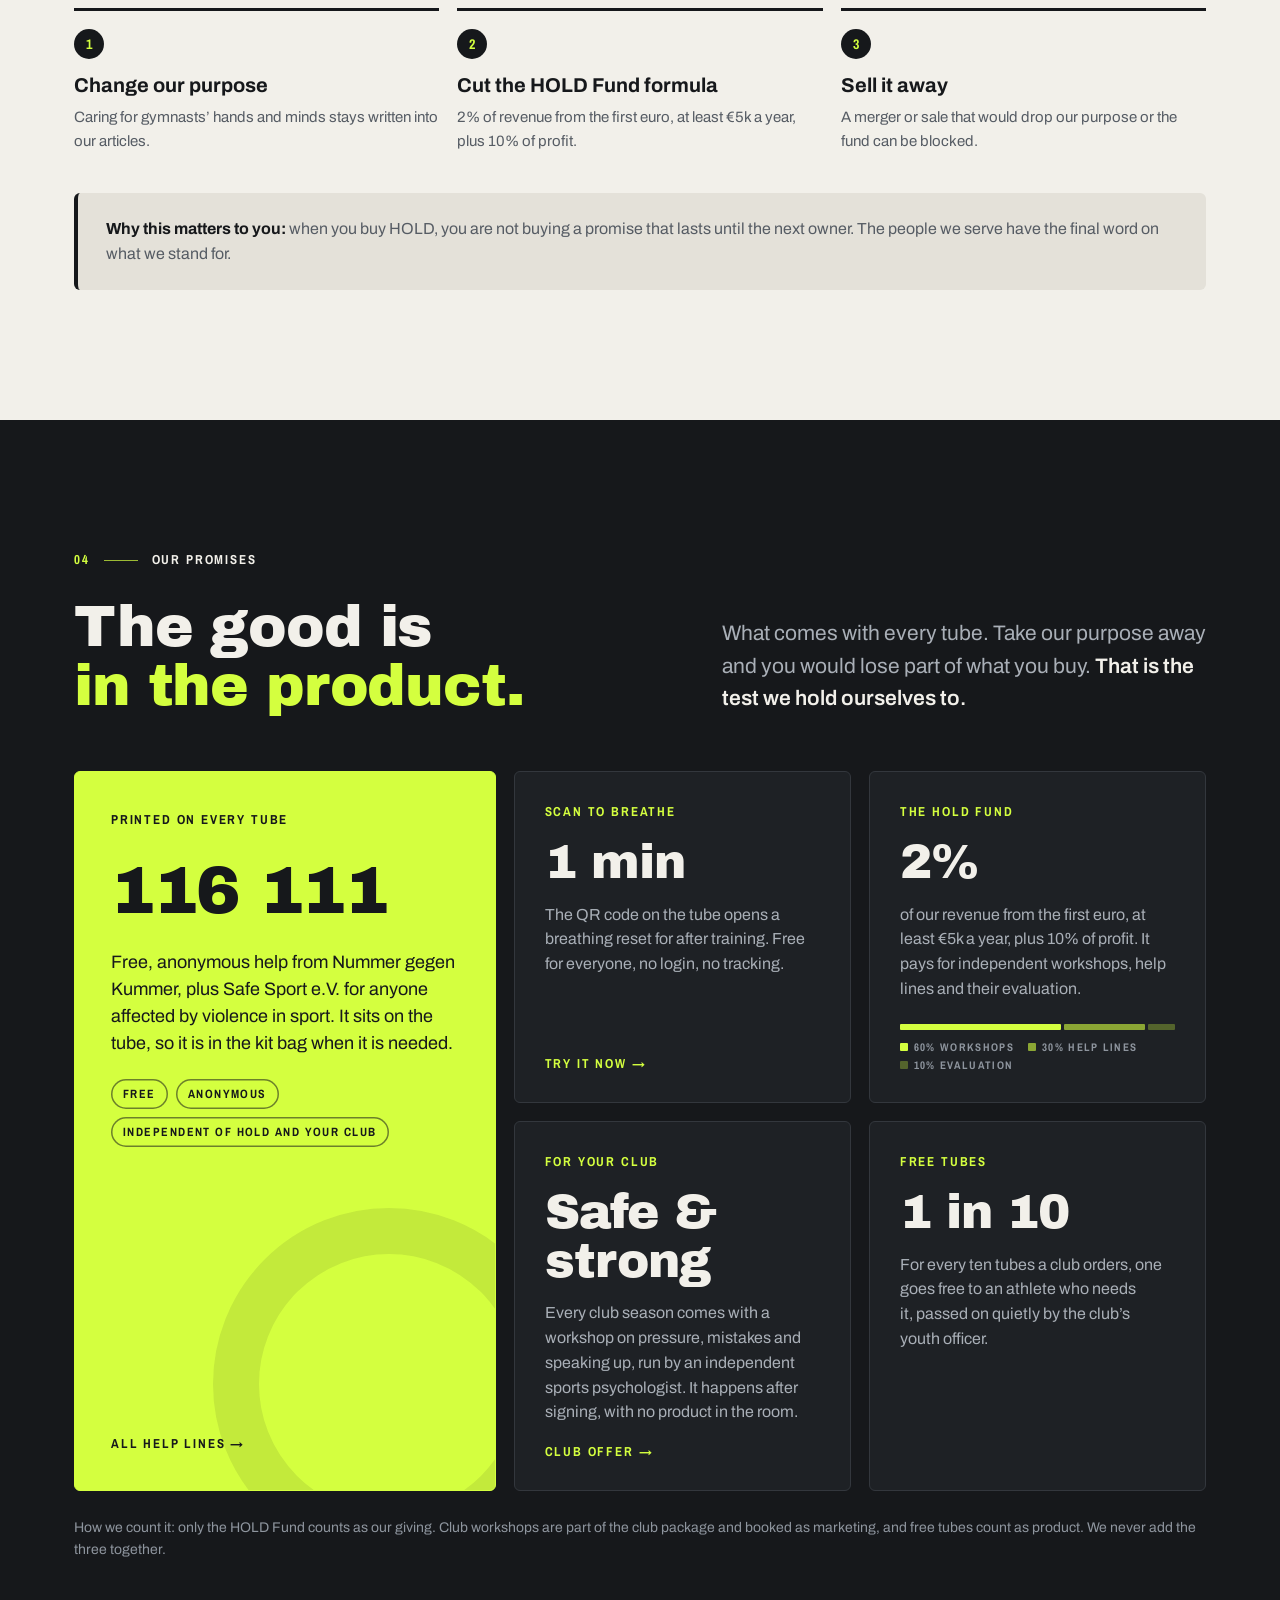
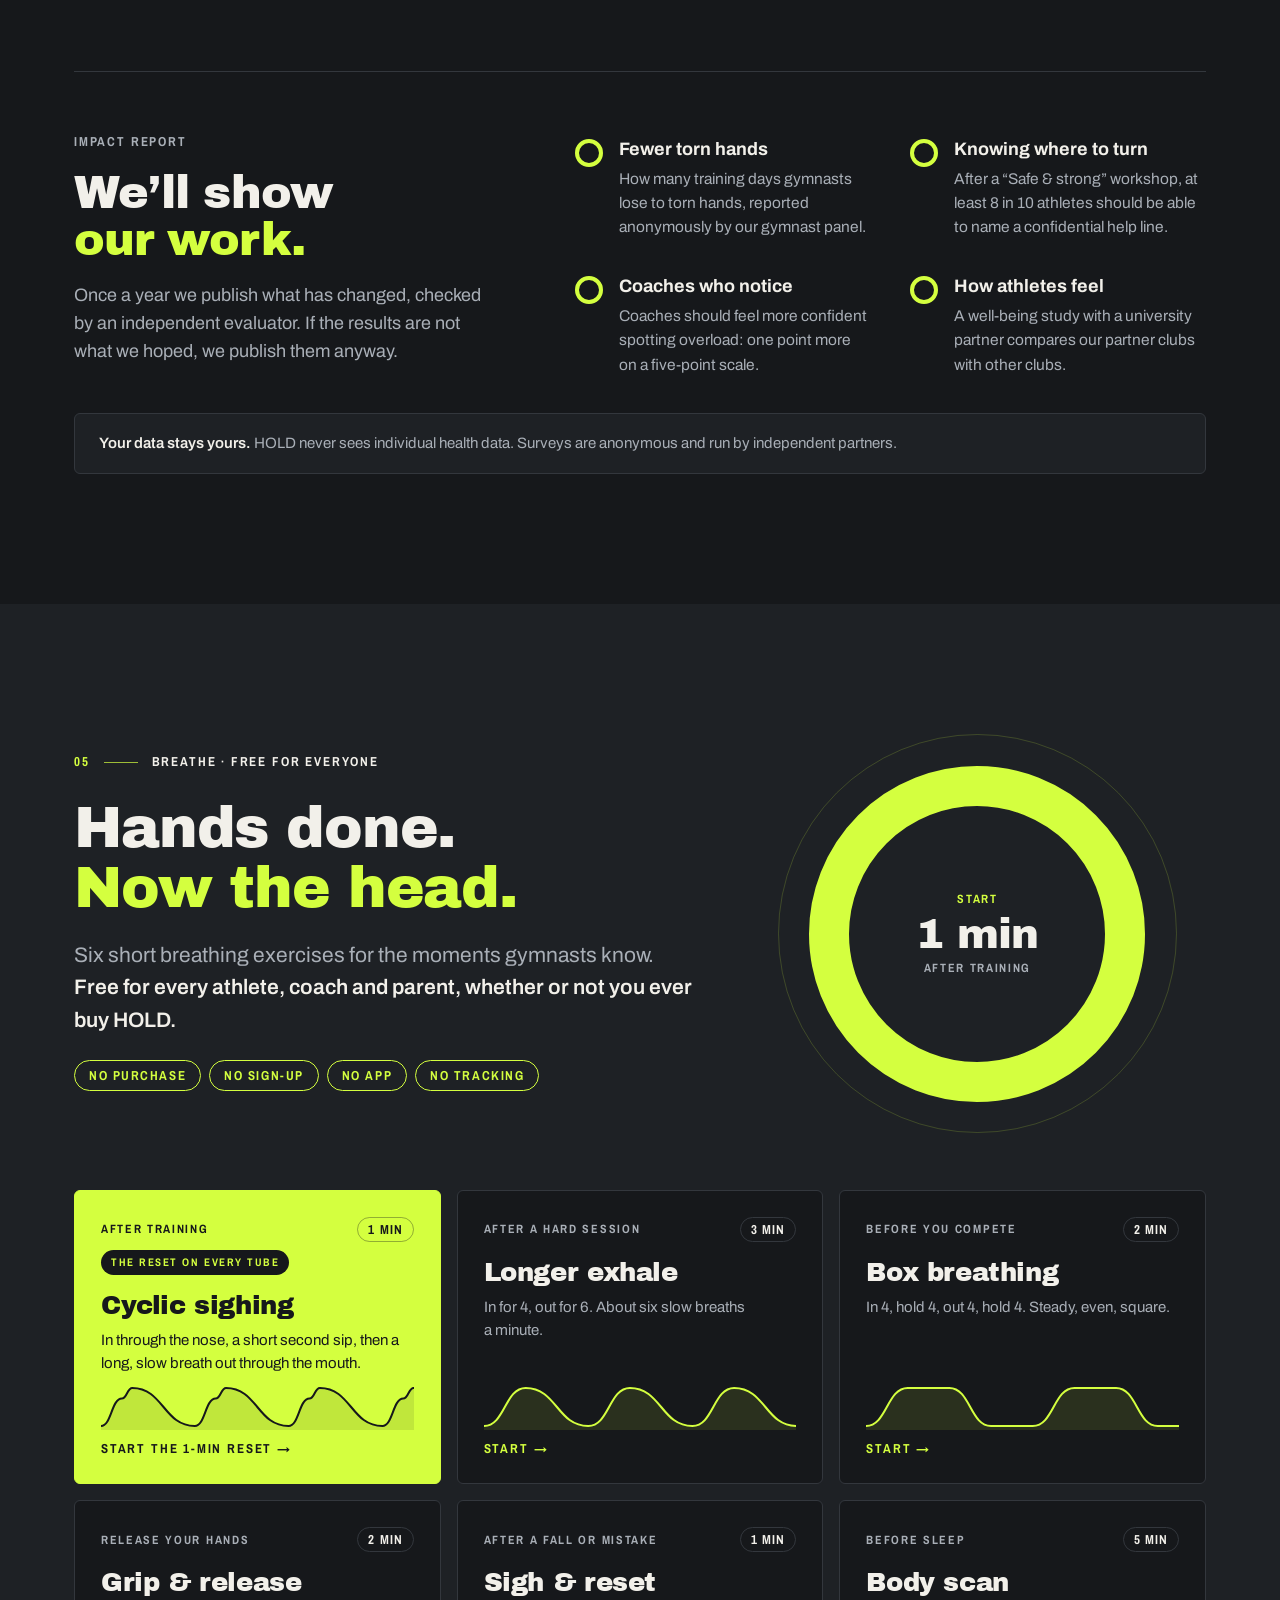
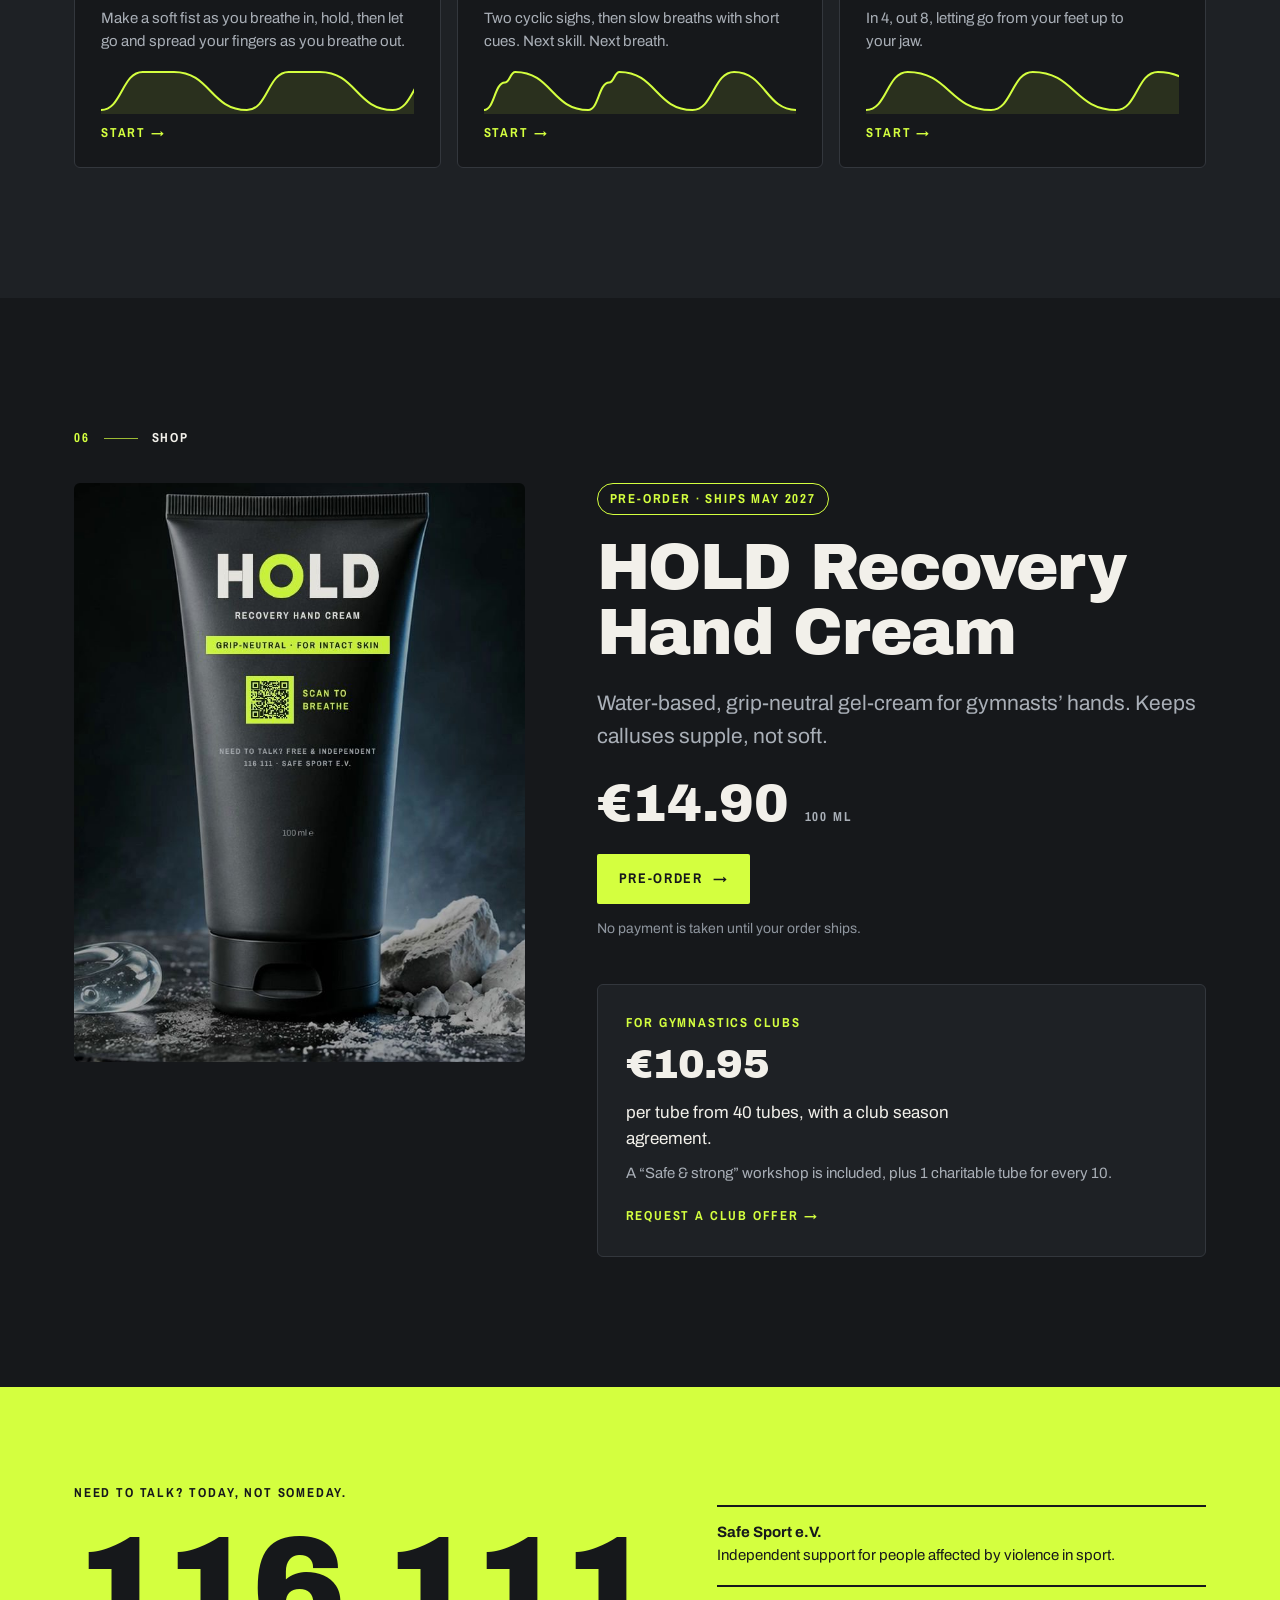
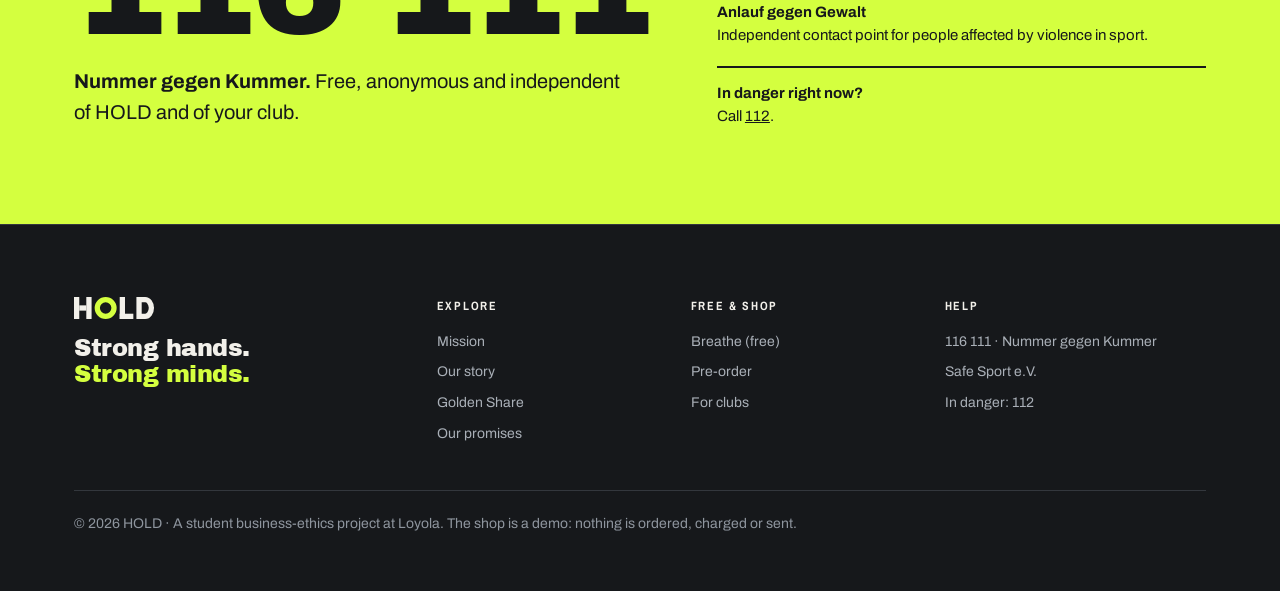
==== commit 2d7ed88c: "Rework the promises and impact sections - Drop the 18+ advertising card; the help line becomes a tal" ====
--- a/index.html
+++ b/index.html
@@ -168,28 +168,53 @@
       <p class="lead rv">What comes with every tube. Take our purpose away and you would lose part of what you buy. <b>That is the test we hold ourselves to.</b></p>
     </div>
     <div class="pgrid">
-      <div class="card hl rv"><span class="n">On every tube</span><div class="big">116 111</div><p>Free, independent help: Nummer gegen Kummer and Safe Sport e.V. Printed where an athlete actually looks: in their kit bag.</p></div>
-      <div class="card rv"><span class="n">Scan to breathe</span><div class="big">1 min</div><p>The QR code on the tube opens a short breathing reset after training. Free for everyone, with or without a tube. No login, no tracking.</p><a class="more" href="#breathe">Try it now <span aria-hidden="true">→</span></a></div>
-      <div class="card rv"><span class="n">The HOLD Fund</span><div class="big">2%</div><p>of revenue from day one, at least €5k a year, plus 10% of profit. Paid out to independent programmes: 60% “Safe &amp; strong” workshops, 30% help lines, 10% evaluation.</p><div class="split" aria-hidden="true"><i style="flex:60"></i><i style="flex:30"></i><i style="flex:10"></i></div></div>
-      <div class="card rv"><span class="n">For your club</span><div class="big">Safe &amp; strong</div><p>Every club season agreement includes an independent workshop on pressure, mistakes and speaking up. Run by a sports psychologist, after signing, with no product in the room.</p></div>
-      <div class="card rv"><span class="n">Charitable tubes</span><div class="big">1 in 10</div><p>For every ten tubes a club orders, one goes free to an athlete who needs it, passed on discreetly by the club’s youth officer.</p></div>
-      <div class="card rv"><span class="n">How we advertise</span><div class="big">18+</div><p>No targeted ads to anyone under 18. We show hands, never bodies. We make care claims, never cure claims. And we never sell pain as strength.</p></div>
-    </div>
-    <p class="ledger rv">We keep three separate columns and never add them up: the HOLD Fund is our commitment; club workshops are part of our club package and booked as marketing; charitable tubes are product access.</p>
+      <article class="card hl p-help rv">
+        <span class="n">Printed on every tube</span>
+        <div class="big">116 111</div>
+        <p>Free, anonymous help from Nummer gegen Kummer, plus Safe Sport e.V. for anyone affected by violence in sport. It sits on the tube, so it is in the kit bag when it is needed.</p>
+        <ul class="p-tags"><li>Free</li><li>Anonymous</li><li>Independent of HOLD and your club</li></ul>
+        <a class="more" href="#help">All help lines <span aria-hidden="true">→</span></a>
+      </article>
+      <article class="card rv">
+        <span class="n">Scan to breathe</span>
+        <div class="big">1 min</div>
+        <p>The QR code on the tube opens a breathing reset for after training. Free for everyone, no login, no tracking.</p>
+        <a class="more" href="#breathe">Try it now <span aria-hidden="true">→</span></a>
+      </article>
+      <article class="card rv">
+        <span class="n">The HOLD Fund</span>
+        <div class="big">2%</div>
+        <p>of our revenue from the first euro, at least €5k a year, plus 10% of profit. It pays for independent workshops, help lines and their evaluation.</p>
+        <div class="split" aria-hidden="true"><i style="flex:60"></i><i style="flex:30"></i><i style="flex:10"></i></div>
+        <ul class="split-l" aria-label="How the fund is split"><li>60% workshops</li><li>30% help lines</li><li>10% evaluation</li></ul>
+      </article>
+      <article class="card rv">
+        <span class="n">For your club</span>
+        <div class="big">Safe &amp; strong</div>
+        <p>Every club season comes with a workshop on pressure, mistakes and speaking up, run by an independent sports psychologist. It happens after signing, with no product in the room.</p>
+        <a class="more" href="shop.html#clubs">Club offer <span aria-hidden="true">→</span></a>
+      </article>
+      <article class="card rv">
+        <span class="n">Free tubes</span>
+        <div class="big">1 in 10</div>
+        <p>For every ten tubes a club orders, one goes free to an athlete who needs it, passed on quietly by the club’s youth officer.</p>
+      </article>
+    </div>
+    <p class="ledger rv">How we count it: only the HOLD Fund counts as our giving. Club workshops are part of the club package and booked as marketing, and free tubes count as product. We never add the three together.</p>
 
     <div id="impact" class="impact rv">
       <div class="impact-h">
-        <span class="n kicker">How we measure it</span>
-        <h3 class="h">Healthier hands. <span class="lime">Lighter heads.</span></h3>
-        <p class="muted">Good intentions are not impact. We will publish a yearly impact report, checked by an independent evaluator, <b class="chalk">and publish it even when the results are not what we hoped.</b></p>
-      </div>
-      <div class="kpis">
-        <div><div class="h">Hand health</div><p>Training days lost to torn hands, reported anonymously by our gymnast panel.</p></div>
-        <div><div class="h">≥ 80%</div><p>of athletes can name a confidential help line after a “Safe &amp; strong” workshop.</p></div>
-        <div><div class="h">+1</div><p>point in coaches’ confidence to recognise overload (5-point scale).</p></div>
-        <div><div class="h">WHO-5</div><p>A well-being study with a university partner: partner clubs vs. comparison clubs.</p></div>
-      </div>
-      <p class="ledger">HOLD never sees individual health data. Surveys are anonymous and run by independent partners.</p>
+        <span class="n kicker">Impact report</span>
+        <h3 class="h">We’ll show<br><span class="lime">our work.</span></h3>
+        <p>Once a year we publish what has changed, checked by an independent evaluator. If the results are not what we hoped, we publish them anyway.</p>
+      </div>
+      <ul class="track">
+        <li><span class="t-ic" aria-hidden="true"></span><div><h4>Fewer torn hands</h4><p>How many training days gymnasts lose to torn hands, reported anonymously by our gymnast panel.</p></div></li>
+        <li><span class="t-ic" aria-hidden="true"></span><div><h4>Knowing where to turn</h4><p>After a “Safe &amp; strong” workshop, at least 8 in 10 athletes should be able to name a confidential help line.</p></div></li>
+        <li><span class="t-ic" aria-hidden="true"></span><div><h4>Coaches who notice</h4><p>Coaches should feel more confident spotting overload: one point more on a five-point scale.</p></div></li>
+        <li><span class="t-ic" aria-hidden="true"></span><div><h4>How athletes feel</h4><p>A well-being study with a university partner compares our partner clubs with other clubs.</p></div></li>
+      </ul>
+      <p class="privacy"><b>Your data stays yours.</b> HOLD never sees individual health data. Surveys are anonymous and run by independent partners.</p>
     </div>
   </div>
 </section>
--- a/style.css
+++ b/style.css
@@ -271,30 +271,45 @@
 .prom{padding:130px 0}
 .sec-head{margin-bottom:56px}
 .sec-head h2.h{margin-bottom:0}
-.pgrid{display:grid;grid-template-columns:repeat(3,1fr);gap:18px}
+.pgrid{display:grid;grid-template-columns:1.25fr 1fr 1fr;gap:18px}
 .prom .card{display:flex;flex-direction:column;padding:30px;border-radius:6px;transition:border-color .25s,transform .25s var(--ease)}
 .prom .card:hover{border-color:#4a4f56;transform:translateY(-3px)}
-.prom .card .big{font-family:'Archivo Black';font-size:clamp(40px,4.2vw,56px);color:var(--chalk);line-height:1;margin:2px 0 16px;letter-spacing:-.02em}
+.prom .card .big{font-family:'Archivo Black';font-size:clamp(38px,3.8vw,52px);color:var(--chalk);line-height:1;margin:2px 0 16px;letter-spacing:-.02em}
+.prom .card p{font-size:16px}
 .prom .card.hl{background:var(--lime);color:var(--ink);border-color:var(--lime)}
-.prom .card.hl .n,.prom .card.hl p,.prom .card.hl .big{color:var(--ink)}
-.prom .card .more{margin-top:auto;padding-top:16px;color:var(--lime);font:700 13px 'Archivo Narrow';letter-spacing:.14em;text-transform:uppercase;text-decoration:none}
+.prom .card.hl .n,.prom .card.hl p,.prom .card.hl .big,.prom .card.hl .more{color:var(--ink)}
+.prom .card .more{margin-top:auto;padding-top:18px;color:var(--lime);font:700 13px 'Archivo Narrow';letter-spacing:.14em;text-transform:uppercase;text-decoration:none}
 .prom .card .more:hover{text-decoration:underline}
-.split{display:flex;gap:3px;height:8px;margin-top:auto;padding-top:0;transform:translateY(8px)}
-.split i{background:var(--lime);border-radius:1px}
+/* the help line is the promise that matters most: a tall card with the logo ring in the corner */
+.p-help{grid-row:span 2;position:relative;overflow:hidden;padding:38px 36px!important}
+.p-help .big{font-size:clamp(48px,5.2vw,76px)!important;white-space:nowrap;margin:14px 0 24px!important}
+.p-help p{font-size:18px!important;line-height:1.5;max-width:20em;position:relative}
+.p-help::after{content:'';position:absolute;right:-70px;bottom:-70px;width:260px;aspect-ratio:1;border-radius:50%;border:46px solid rgba(22,24,27,.09);pointer-events:none}
+.p-help .more{position:relative}
+.p-tags{list-style:none;display:flex;flex-wrap:wrap;gap:8px;margin-top:22px;position:relative}
+.p-tags li{font:700 12px 'Archivo Narrow';letter-spacing:.12em;text-transform:uppercase;padding:7px 12px;border-radius:30px;box-shadow:inset 0 0 0 1.5px rgba(22,24,27,.55)}
+.split{display:flex;gap:3px;margin-top:auto;padding-top:22px}
+.split i{height:6px;background:var(--lime);border-radius:1px}
 .split i:nth-child(2){opacity:.6}.split i:nth-child(3){opacity:.3}
-@media(max-width:1020px){.pgrid{grid-template-columns:1fr 1fr}}
-@media(max-width:600px){.pgrid{grid-template-columns:1fr;gap:12px}.prom{padding:96px 0}.prom .card{padding:24px}.prom .card .big{font-size:36px;margin-bottom:12px}.sec-head{margin-bottom:36px}}
-.impact{margin-top:90px;display:grid;grid-template-columns:.9fr 1.3fr;gap:30px 56px;background:var(--raised);border:1px solid var(--rule);border-radius:6px;padding:44px}
-.impact-h .h{font-size:clamp(28px,3vw,38px);margin-bottom:16px}
-.impact-h p{font-size:16px}
-.kpis{display:grid;grid-template-columns:1fr 1fr;gap:0;border-top:1px solid var(--rule)}
-.kpis>div{padding:22px 22px 22px 0;border-bottom:1px solid var(--rule)}
-.kpis>div:nth-child(even){padding-left:22px;border-left:1px solid var(--rule)}
-.kpis .h{font-size:30px;color:var(--lime);margin-bottom:6px}
-.kpis p{color:var(--dust);font-size:15px}
-.impact>.ledger{grid-column:1/-1;margin-top:0}
-@media(max-width:900px){.impact{grid-template-columns:1fr;padding:30px 24px}}
-@media(max-width:480px){.kpis{grid-template-columns:1fr}.kpis>div:nth-child(even){padding-left:0;border-left:0}}
+.split-l{list-style:none;display:flex;flex-wrap:wrap;gap:4px 14px;margin-top:10px;font:700 11px 'Archivo Narrow';letter-spacing:.12em;text-transform:uppercase;color:var(--dim)}
+.split-l li{display:flex;align-items:center;gap:6px}
+.split-l li::before{content:'';width:8px;height:8px;border-radius:1px;background:var(--lime)}
+.split-l li:nth-child(2)::before{opacity:.6}.split-l li:nth-child(3)::before{opacity:.3}
+@media(max-width:1020px){.pgrid{grid-template-columns:1fr 1fr}.p-help{grid-column:1/-1;grid-row:auto}}
+@media(max-width:600px){.pgrid{grid-template-columns:1fr;gap:12px}.prom{padding:96px 0}.prom .card{padding:24px}.prom .card .big{font-size:36px;margin-bottom:12px}.p-help{padding:30px 24px!important}.p-help .big{font-size:clamp(44px,14vw,60px)!important}.sec-head{margin-bottom:36px}}
+/* impact report */
+.impact{margin-top:110px;display:grid;grid-template-columns:.8fr 1.2fr;gap:36px 80px;padding-top:60px;border-top:1px solid var(--rule)}
+.impact-h .h{font-size:clamp(32px,3.6vw,48px);margin-bottom:18px}
+.impact-h p{font-size:18px;color:var(--dust);max-width:24em}
+.track{list-style:none;display:grid;grid-template-columns:1fr 1fr;gap:36px 40px;align-content:start;padding-top:6px}
+.track li{display:flex;gap:16px;align-items:flex-start}
+.t-ic{flex:none;width:28px;height:28px;border-radius:50%;border:4.5px solid var(--lime);margin-top:1px}
+.track h4{font-size:18px;font-weight:700;line-height:1.3;margin-bottom:6px;color:var(--chalk)}
+.track p{font-size:15.5px;color:var(--dust);line-height:1.55}
+.privacy{grid-column:1/-1;background:var(--raised);border:1px solid var(--rule);border-radius:6px;padding:18px 24px;font-size:15px;color:var(--dust)}
+.privacy b{color:var(--chalk);font-weight:600}
+@media(max-width:900px){.impact{grid-template-columns:1fr;gap:36px;margin-top:84px;padding-top:48px}}
+@media(max-width:560px){.track{grid-template-columns:1fr;gap:26px}}
 /* 05 · breathe */
 .breathe{background:var(--raised);overflow:hidden;padding:130px 0}
 .br-top{display:grid;grid-template-columns:1.15fr .85fr;gap:56px;align-items:center;margin-bottom:56px}
